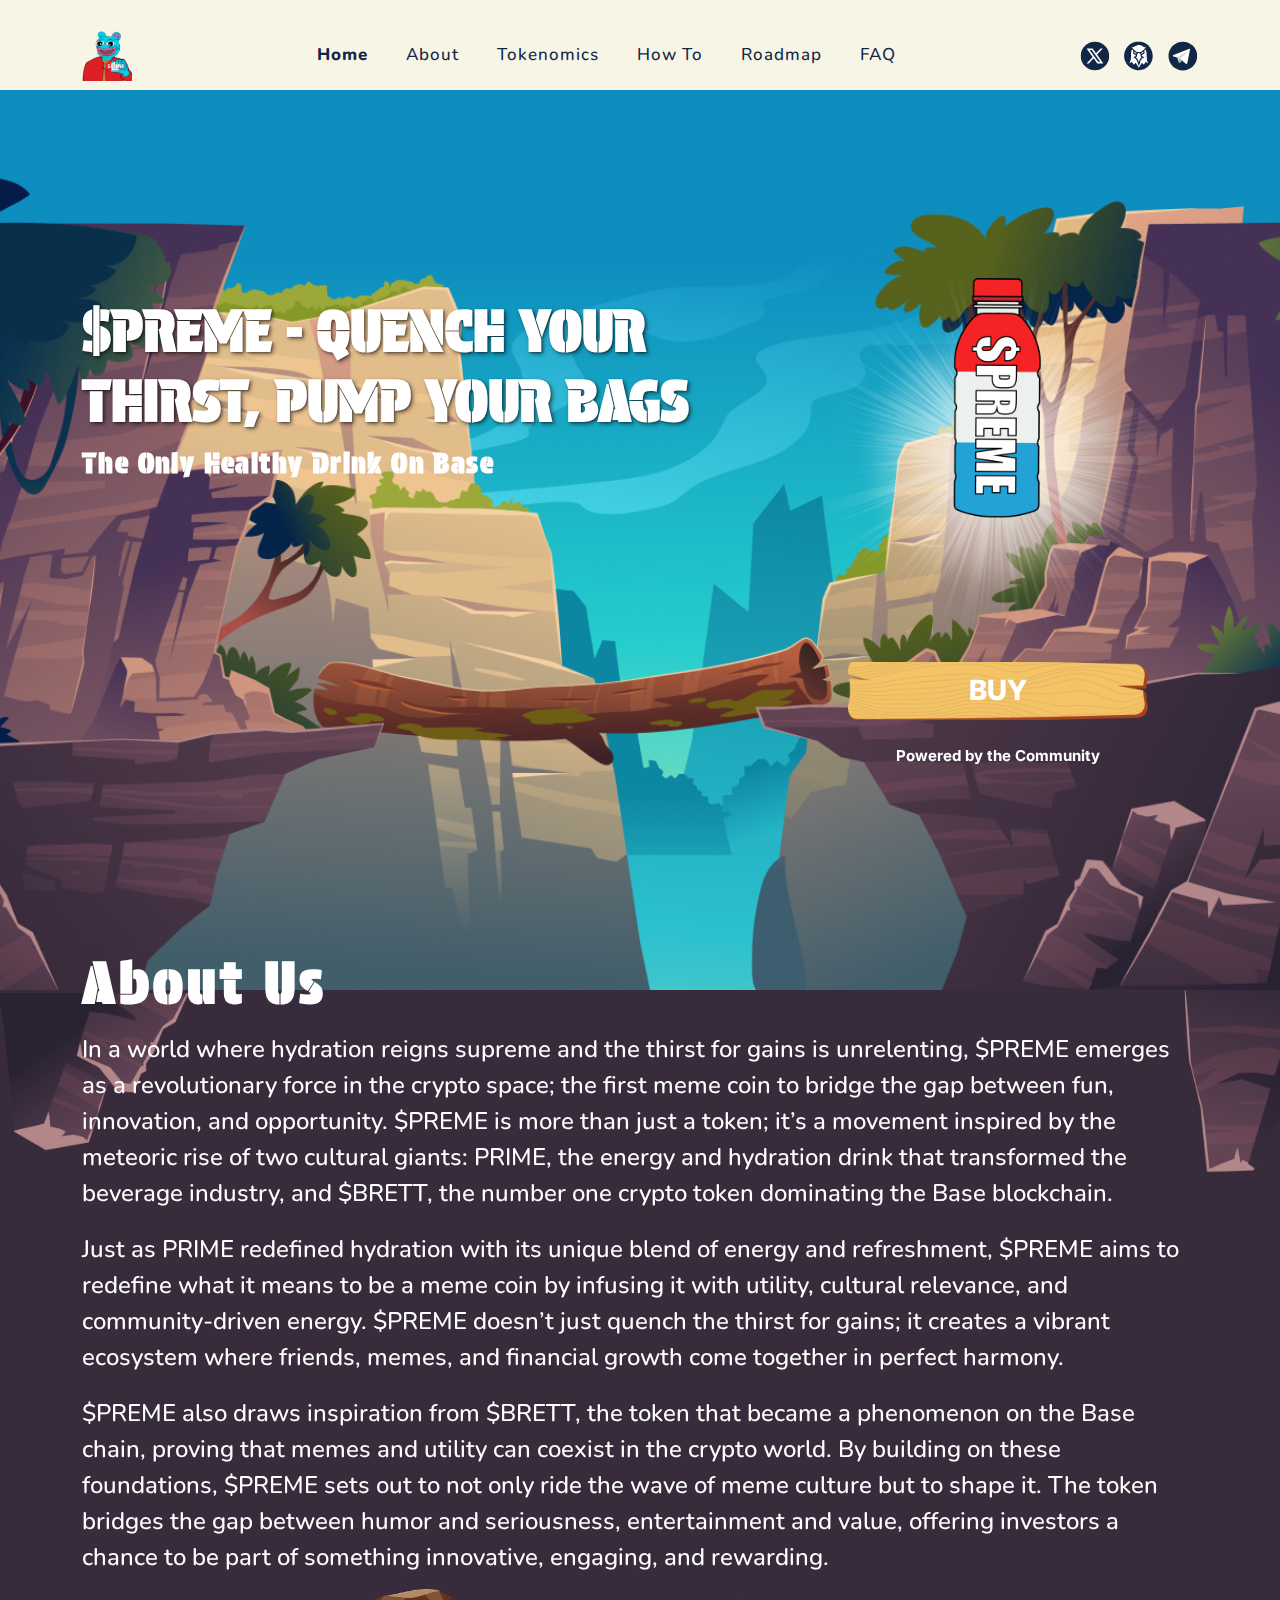
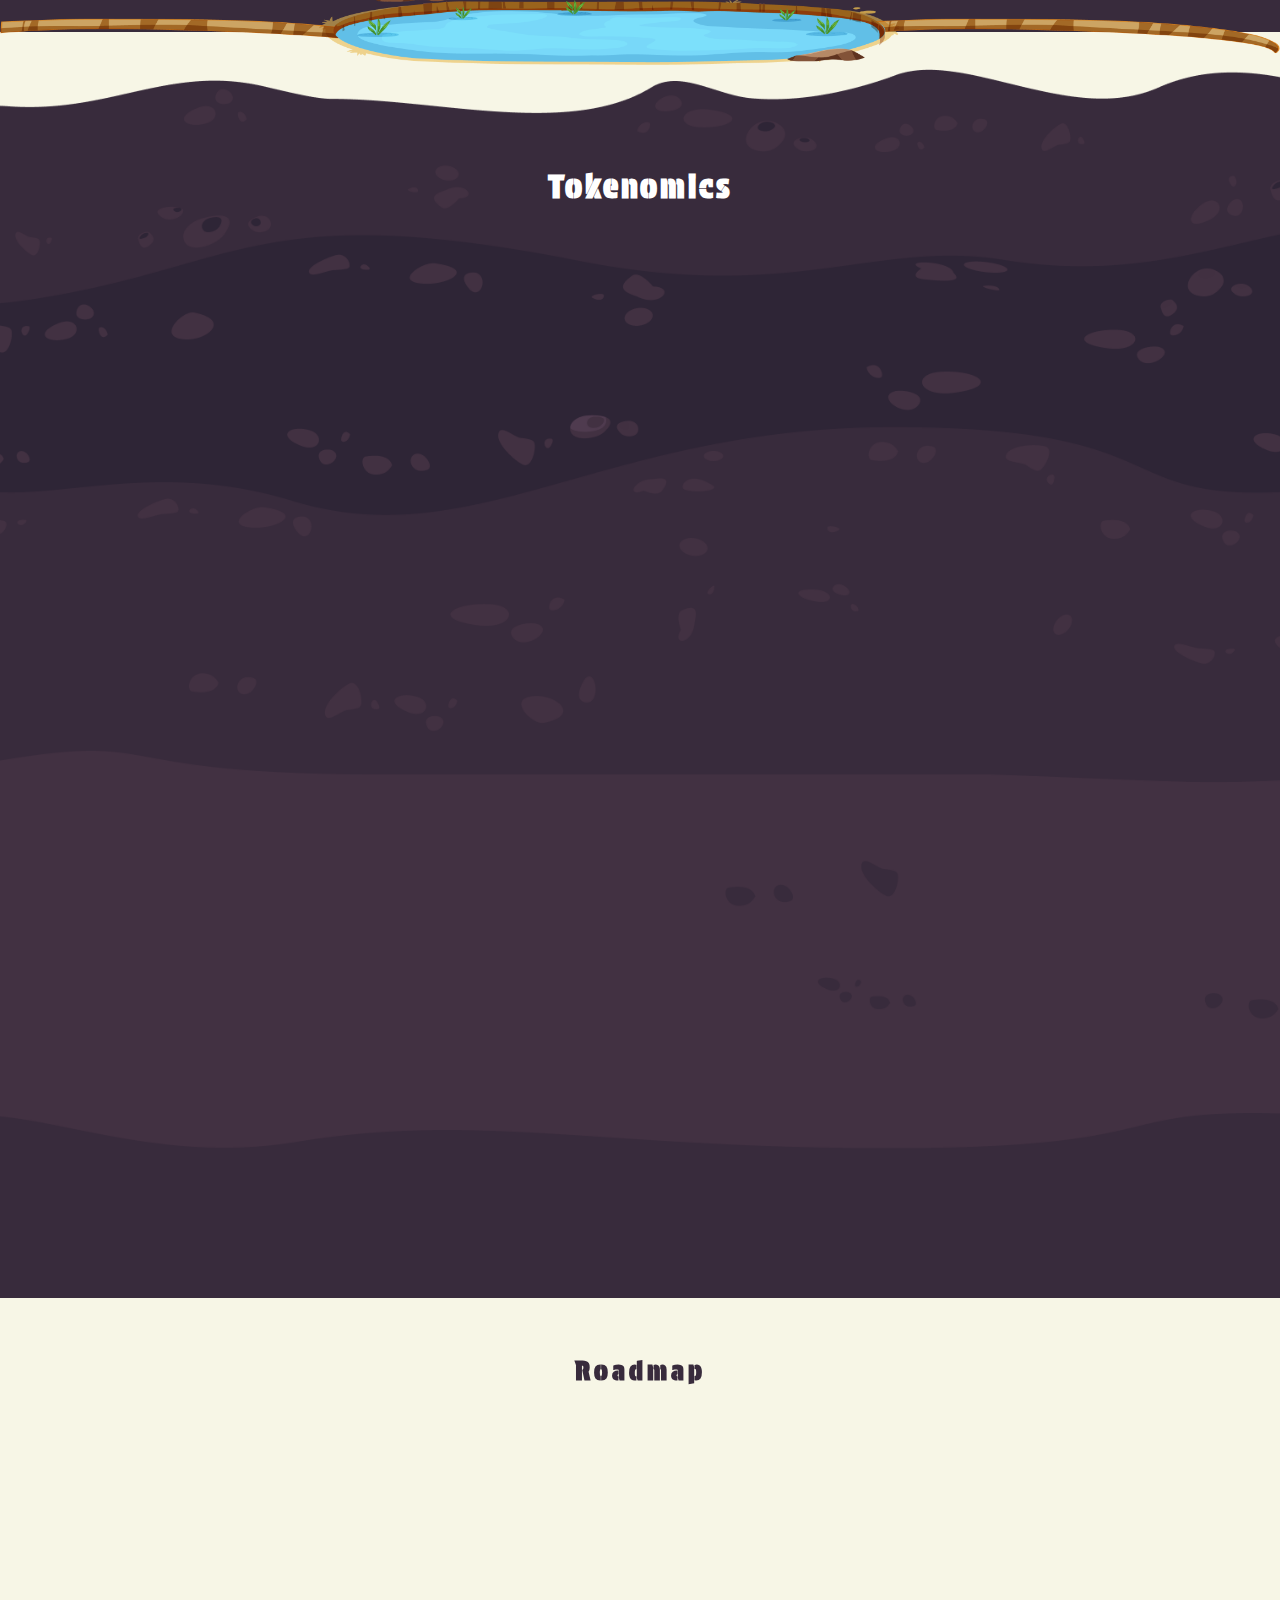
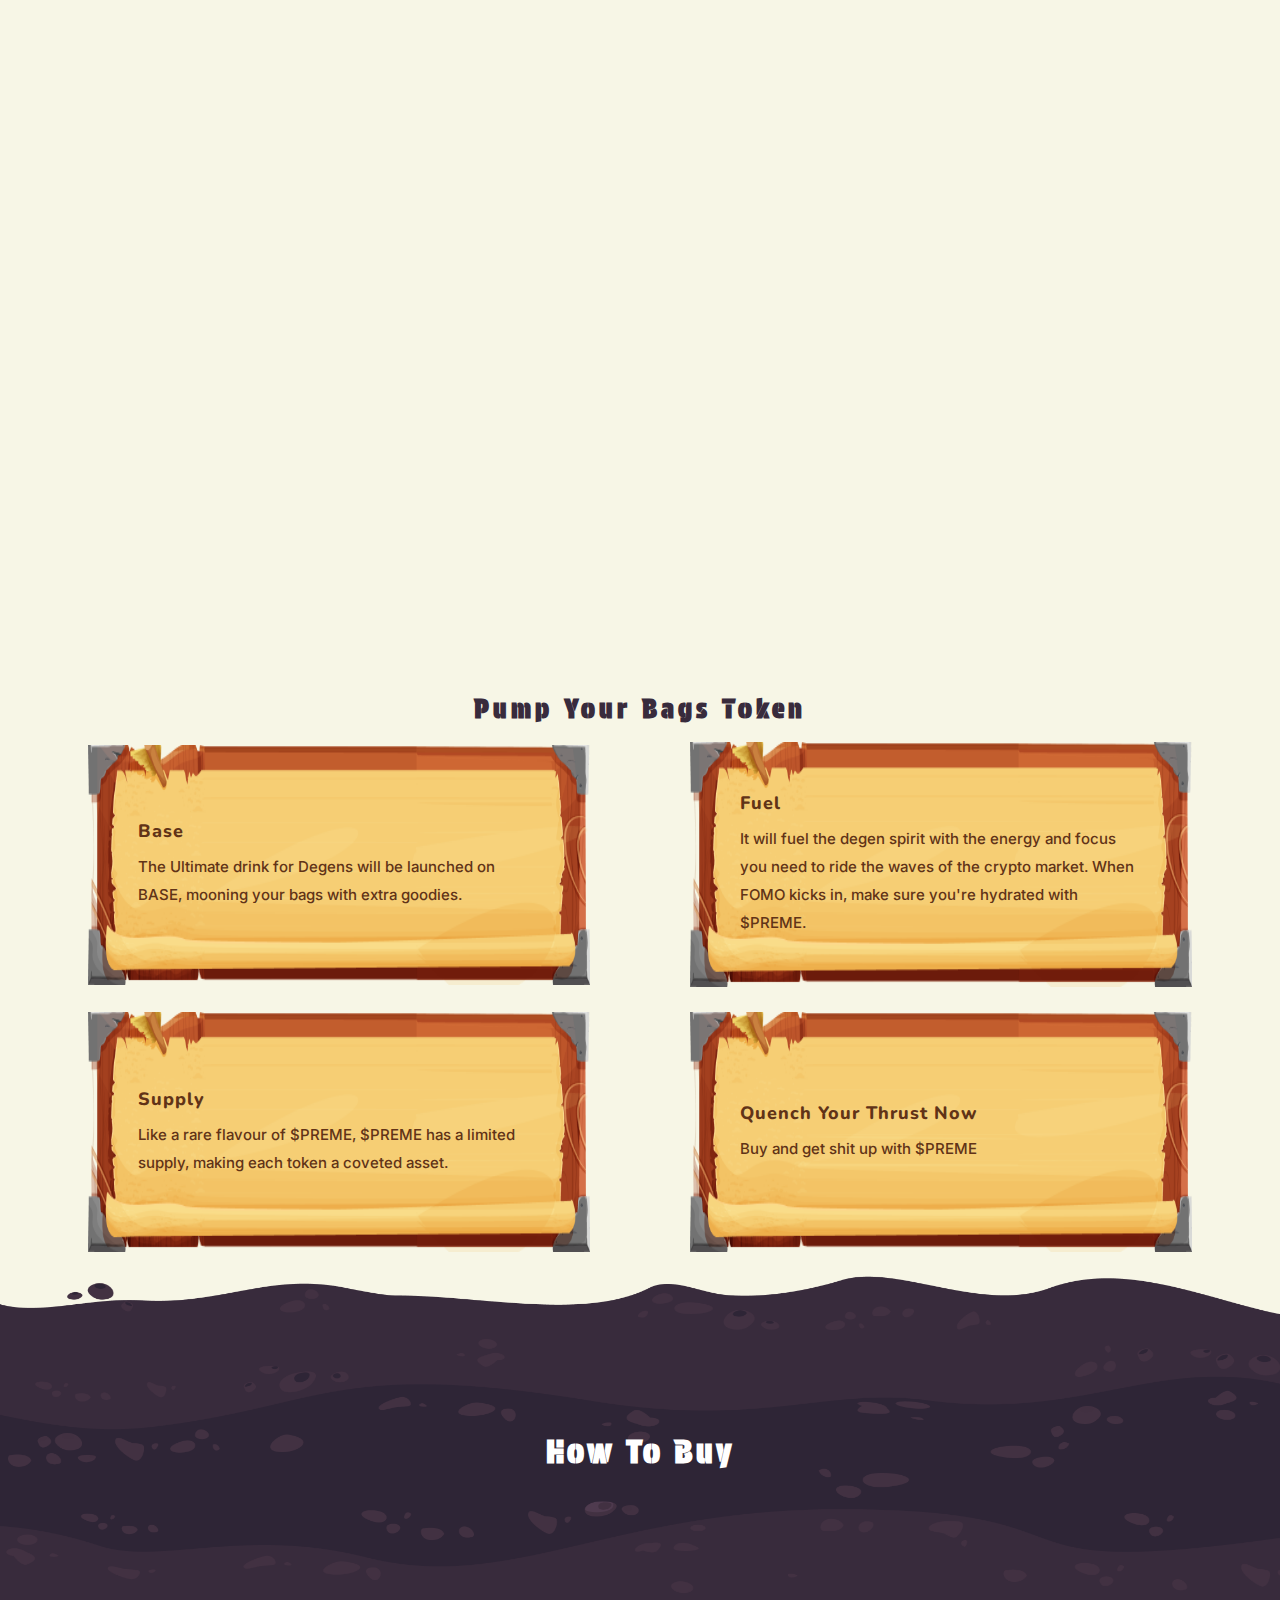
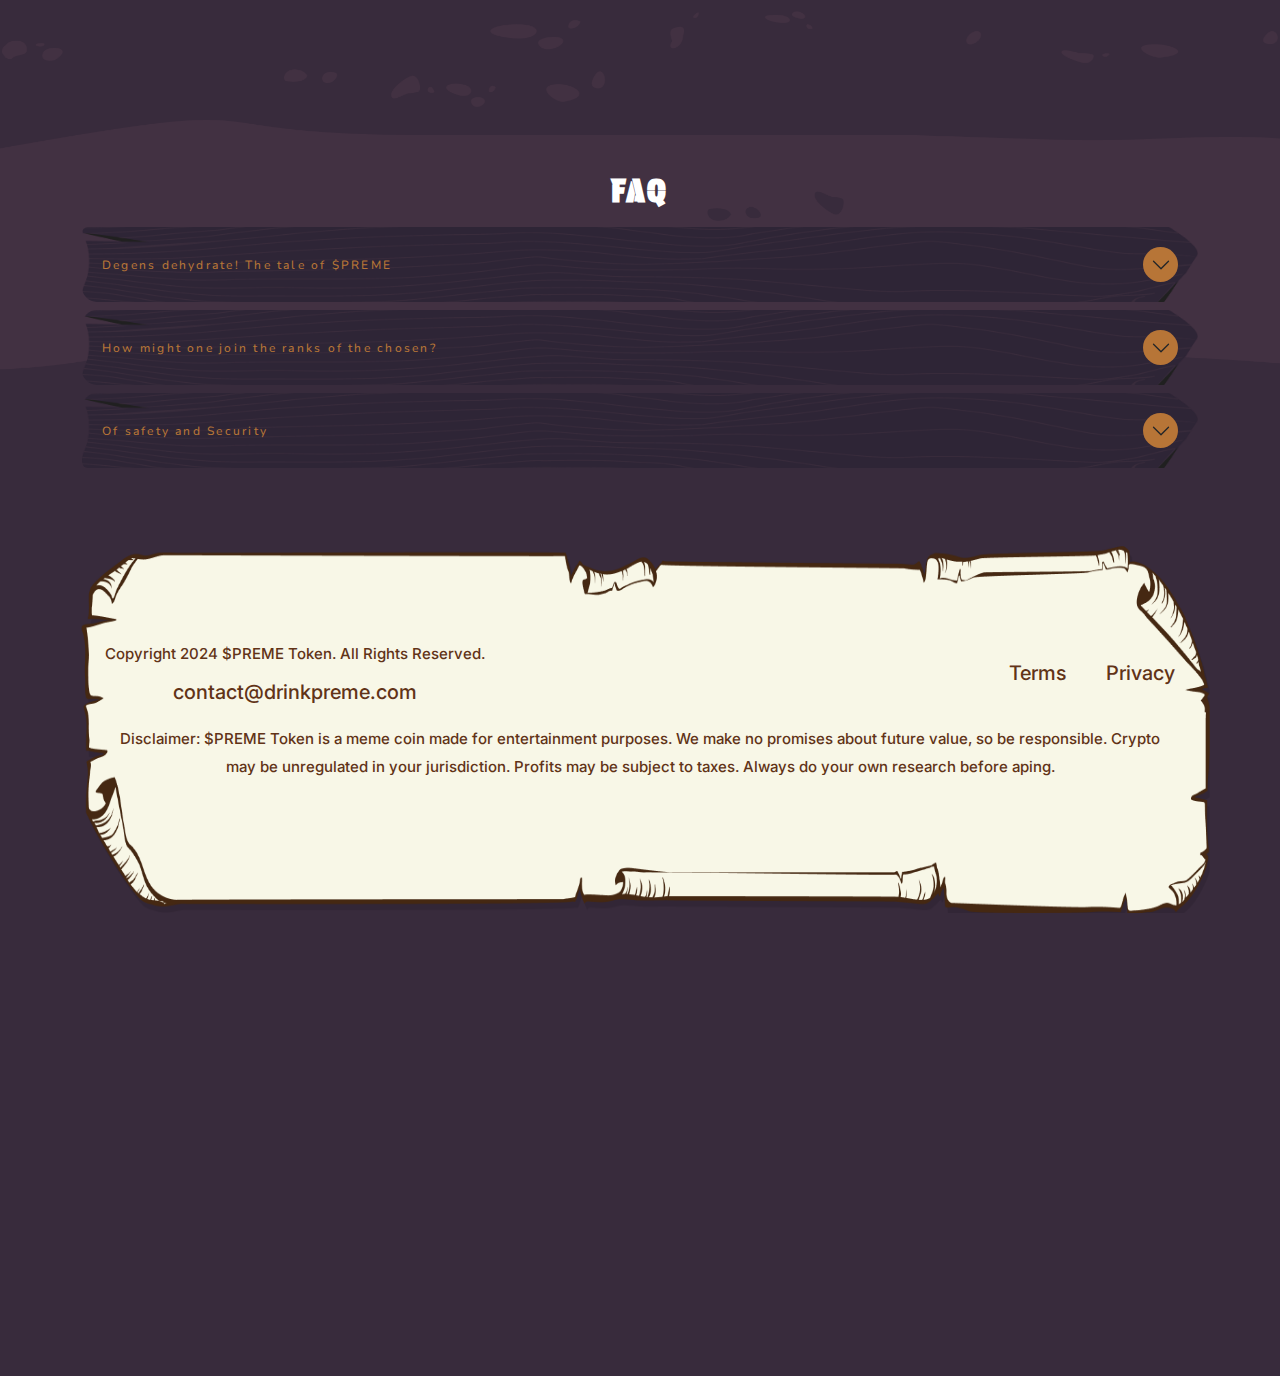
==== index.html @ 11e1de34 "first commit" ====
<!DOCTYPE html>
<html lang="en">

<head>
  <meta charset="UTF-8" />
  <meta name="viewport" content="width=device-width, initial-scale=1.0, maximum-scale=1.0" />
  <title>$preme</title>
  <!-- Favicon -->
  <link rel="icon" href="assets/images/nav-logo.png" type="image/x-icon" />
  <!-- All Plugins CSS -->
  <link rel="stylesheet" href="./assets/css/plugins/bootstrap.min.css" />
  <link rel="stylesheet" href="./assets/css/plugins/aos.css" />
  <link rel="stylesheet" href="./assets/css/plugins/nice-select.min.css" />
  <link rel="stylesheet" href="./assets/css/plugins/owl.carousel.min.css" />
  <!-- Font Awesome CDN -->
  <link href="https://cdnjs.cloudflare.com/ajax/libs/font-awesome/6.0.0-beta3/css/all.min.css" rel="stylesheet" />
  <!-- Custom Css -->
  <link rel="stylesheet" href="./assets/css/helper.css" />
  <link rel="stylesheet" href="./assets/css/style.css" />
  <link rel="stylesheet" href="./assets/css/responsive.css" />
</head>

<body>
  <!-- header area starts -->
  <header class="header-for-desktop">
    <div class="container navbar-items-container">
      <a href="index.html" class="header-logo">
        <img src="assets/images/nav-logo.png" alt="" srcset="" />
      </a>
      <!-- routes -->
      <div class="header-routes">
        <a href="index.html" class="bi-route active">Home</a>
        <a href="#about-section-link" class="bi-route">About</a>
        <a href="#tokenomics-section-link" class="bi-route">Tokenomics</a>
        <a href="#how-to-section-link" class="bi-route">How to</a>
        <a href="#roadmap-section-link" class="bi-route">Roadmap</a>
        <a href="#faq-section-link" class="bi-route">FAQ</a>
      </div>
      <!-- social links -->
      <div class="header-social-links">
        <a href="https://x.com/PREME_BASE" target="_blank">
          <svg xmlns="http://www.w3.org/2000/svg" width="30" height="30" viewBox="0 0 30 30" fill="none">
            <g clip-path="url(#clip0_24699_24105)">
              <path
                d="M29.2288 14.9113C29.2288 22.8015 22.8328 29.1975 14.9425 29.1975C7.05227 29.1975 0.65625 22.8015 0.65625 14.9113C0.65625 7.02102 7.05227 0.625 14.9425 0.625C22.8328 0.625 29.2288 7.02102 29.2288 14.9113Z"
                fill="#122746" />
              <path
                d="M17.0039 13.5991L22.7831 7.41797H20.5884L16.0527 12.2702L12.5789 7.41797H6.57617L12.6522 15.9057L6.57617 22.4053H8.77075L13.6043 17.2353L17.3052 22.4053H23.3079L17.0039 13.5991ZM9.66885 9.00708H11.7613L20.2146 20.8148H18.1221L9.66885 9.00708Z"
                fill="white" />
            </g>
            <defs>
              <clipPath id="clip0_24699_24105">
                <rect width="28.75" height="30" fill="white" transform="translate(0.65625)" />
              </clipPath>
            </defs>
          </svg>
        </a>

        <a href="#">
          <svg xmlns="http://www.w3.org/2000/svg" width="31" height="30" viewBox="0 0 31 30" fill="none">
            <path
              d="M22.5563 4.19785L13.1801 2.8584L7.37579 3.30487L5.58984 22.9502L14.073 27.8615H18.5379L26.1281 22.9502L25.2351 6.87675L22.5563 4.19785Z"
              fill="white" />
            <path
              d="M14.9145 0.625C15.256 0.625 15.601 0.625 15.9425 0.625C15.9669 0.628485 15.9913 0.638941 16.0156 0.638941C16.1028 0.642427 16.1865 0.638941 16.2735 0.645913C16.8799 0.684251 17.4793 0.757444 18.0751 0.868976C19.375 1.11295 20.6156 1.52075 21.7935 2.12023C24.794 3.64334 27.0138 5.93324 28.4251 8.98991C29.2266 10.7222 29.6518 12.545 29.6936 14.455C29.711 15.1974 29.6971 15.9398 29.5996 16.6788C29.5229 17.2781 29.4183 17.8708 29.265 18.4528C28.5436 21.2166 27.1358 23.5728 25.0169 25.4898C22.4974 27.7658 19.5319 28.989 16.1411 29.1808C15.4441 29.2191 14.7506 29.1983 14.0606 29.1354C13.3671 29.0728 12.6841 28.9576 12.0082 28.7869C9.35268 28.1246 7.07012 26.8106 5.16392 24.8484C3.55392 23.1929 2.41439 21.2515 1.7453 19.0383C1.41076 17.9404 1.21561 16.8181 1.15985 15.6714C1.15636 15.5878 1.13894 15.5041 1.125 15.4204C1.125 15.0789 1.125 14.7338 1.125 14.3923C1.13545 14.312 1.15288 14.232 1.15985 14.1483C1.18773 13.8415 1.20515 13.5349 1.23652 13.2281C1.29924 12.6391 1.40379 12.0536 1.55015 11.4785C2.26803 8.62046 3.72468 6.2051 5.92012 4.23934C7.67995 2.67091 9.71511 1.60439 12.0116 1.03628C12.6006 0.889889 13.1964 0.778356 13.7993 0.719105C14.1478 0.684251 14.4998 0.666825 14.8518 0.638941C14.8726 0.638941 14.8935 0.628485 14.9145 0.625ZM15.7926 26.8525C16.838 25.169 17.8731 23.503 18.915 21.83C19.5701 22.4331 20.2114 23.0255 20.8666 23.625C21.4904 22.6316 22.1071 21.6489 22.7275 20.659C23.5116 21.2724 24.2851 21.8789 25.0588 22.4888C25.0588 22.4888 25.0658 22.4888 25.0658 22.4923C25.0658 22.4923 25.0728 22.4923 25.0763 22.4923C25.0763 22.4923 25.0763 22.4888 25.0833 22.4819C25.0763 22.454 25.0658 22.4261 25.0554 22.3946C24.902 21.966 24.7556 21.5408 24.5988 21.1121C24.306 20.3105 24.0308 19.5018 23.9506 18.6445C23.9158 18.2575 23.867 17.8743 23.8286 17.4908C23.7974 17.1561 23.7694 16.8216 23.745 16.4835C23.7136 16.0513 23.6823 15.6156 23.6579 15.1834C23.6335 14.7826 23.6125 14.3784 23.5951 13.9775C23.5638 13.3885 23.5325 12.7995 23.5081 12.2069C23.4871 11.7538 23.4523 11.3007 23.3756 10.8546C23.2293 10.0007 22.9505 9.19208 22.5218 8.43574C22.5079 8.40786 22.4905 8.38346 22.4661 8.34513C22.4313 8.38695 22.3999 8.4218 22.372 8.46014C22.1211 8.76685 21.8771 9.08054 21.5914 9.35588C21.546 9.40119 21.5078 9.45348 21.4729 9.50575C21.3788 9.64514 21.33 9.80204 21.3335 9.97276C21.3335 10.1227 21.3684 10.2621 21.4171 10.4015C21.5043 10.6524 21.5705 10.9104 21.5914 11.1787C21.6541 11.9316 21.4171 12.566 20.8386 13.0643C20.525 13.3328 20.1591 13.507 19.7654 13.6185C19.511 13.6883 19.2566 13.7474 18.9986 13.8103C18.929 13.8276 18.8593 13.845 18.7861 13.8659C18.7756 14.0438 18.7791 14.2145 18.8105 14.3853C18.8836 14.7581 19.0859 15.0405 19.389 15.2601C19.5771 15.396 19.7863 15.4971 19.9919 15.6051C20.2184 15.7201 20.4449 15.8353 20.6644 15.9606C20.8213 16.0513 20.9606 16.1698 21.0756 16.3091C21.1 16.3406 21.1244 16.372 21.1489 16.4068C20.9466 16.5358 20.7585 16.6613 20.5425 16.7484C19.5458 17.1493 18.7478 17.7975 18.1624 18.7036C17.8138 19.2439 17.563 19.8295 17.3713 20.4394C17.19 21.0145 17.0194 21.593 16.8206 22.1611C16.4931 23.1161 16.148 24.0676 15.81 25.0226C15.8031 25.0436 15.7926 25.061 15.7823 25.0889C15.7718 25.068 15.7613 25.054 15.7579 25.0401C15.6603 24.7788 15.5556 24.5208 15.4686 24.2559C15.0225 22.921 14.5764 21.5861 14.1339 20.2478C13.9875 19.8085 13.8238 19.3764 13.6006 18.965C13.0849 18.0205 12.3427 17.327 11.3425 16.9156C11.2066 16.8599 11.0742 16.7833 10.9453 16.71C10.8059 16.6299 10.67 16.5428 10.5306 16.4556C10.5027 16.4383 10.4783 16.4208 10.4434 16.3999C10.4713 16.365 10.4923 16.3336 10.5166 16.3058C10.6595 16.1385 10.8372 16.006 11.0288 15.9015C11.2345 15.7899 11.4471 15.6854 11.6561 15.5808C11.8618 15.4798 12.0639 15.3751 12.2485 15.2393C12.5692 15.0023 12.7608 14.6885 12.7957 14.2876C12.8096 14.1274 12.8061 13.967 12.7713 13.8068C12.7469 13.7998 12.7295 13.7963 12.7121 13.7928C12.5413 13.7649 12.374 13.7405 12.2033 13.7161C11.9071 13.6674 11.6213 13.5941 11.346 13.4686C10.3842 13.026 9.87889 12.0779 10.0531 11.0393C10.0845 10.8546 10.1263 10.6734 10.1611 10.4886C10.196 10.2969 10.21 10.1052 10.1995 9.91009C10.1786 9.58941 10.0496 9.31754 9.83359 9.08403C9.61753 8.8505 9.35964 8.66578 9.08783 8.495C9.08435 8.495 9.07738 8.495 9.06692 8.495C9.05647 8.51241 9.04253 8.52985 9.03208 8.54728C8.4745 9.49181 8.17133 10.513 8.11557 11.6074C8.09117 12.0954 8.09814 12.5834 8.09465 13.0748C8.08769 13.7335 8.09117 14.3958 8.08072 15.0545C8.07025 15.762 8.02844 16.4695 7.9448 17.1736C7.88557 17.6825 7.80193 18.1844 7.68345 18.6828C7.5301 19.3345 7.32799 19.9723 7.11193 20.6066C6.90633 21.2201 6.69375 21.83 6.48467 22.4435C6.4742 22.4784 6.46375 22.5096 6.4533 22.5446C6.46027 22.5446 6.46375 22.5516 6.47073 22.5516C7.26875 21.9241 8.06329 21.2968 8.86829 20.6625C9.4851 21.6559 10.095 22.6423 10.7117 23.6355C11.3704 23.036 12.0221 22.4435 12.6807 21.844C13.7191 23.517 14.7506 25.1795 15.7926 26.863V26.8525ZM8.63132 5.54288C8.6348 5.57424 8.6348 5.5847 8.63828 5.59515C8.77072 5.97855 8.9345 6.34451 9.16102 6.67911C9.63494 7.37619 10.1786 8.0175 10.785 8.60653C11.4784 9.2792 12.2381 9.87516 13.0501 10.4015C13.3219 10.5758 13.5973 10.75 13.8795 10.9034C14.2698 11.1195 14.681 11.1404 15.0991 10.9766C15.249 10.9174 15.4058 10.8895 15.5661 10.8965C15.7823 10.9069 15.9948 10.9278 16.2109 10.9487C16.4444 10.9731 16.6778 10.9975 16.9113 11.0254C16.9705 11.0324 17.0298 11.0463 17.089 11.0567C17.2388 11.0776 17.3816 11.0672 17.5176 10.98C17.8348 10.7814 18.1624 10.5967 18.4759 10.398C19.274 9.89615 20.0266 9.34194 20.7201 8.70063C21.6611 7.82929 22.4278 6.82549 23.0098 5.68229C23.0271 5.64395 23.048 5.60561 23.0654 5.56728C22.9645 5.60561 22.8773 5.65789 22.7866 5.7032C22.6613 5.76943 22.5428 5.8461 22.4348 5.9437C22.3093 6.05174 22.1734 6.14236 22.02 6.21208C21.8598 6.28178 21.696 6.31663 21.5216 6.30269C21.3231 6.28875 21.1419 6.22253 20.978 6.11796C20.8004 6.00295 20.6261 5.88095 20.4589 5.74851C19.2496 4.797 17.887 4.23934 16.3468 4.12084C15.7544 4.07553 15.1654 4.10341 14.5834 4.20798C13.5763 4.38573 12.6458 4.75866 11.7921 5.31981C11.562 5.47316 11.3391 5.6335 11.109 5.79034C10.9069 5.92626 10.6978 6.05523 10.4747 6.15281C10.3284 6.21555 10.1786 6.26435 10.0183 6.27829C9.72555 6.30966 9.4607 6.22949 9.21329 6.07265C9.01814 5.94718 8.85435 5.79034 8.7045 5.61606C8.68359 5.59168 8.66268 5.57076 8.63132 5.5359V5.54288ZM12.6982 16.2779C12.7365 16.3023 12.7608 16.3233 12.7852 16.3371C13.4265 16.7309 13.9561 17.2468 14.3744 17.8743C14.6984 18.3586 14.9494 18.8815 15.1619 19.4253C15.371 19.9689 15.5696 20.5195 15.7718 21.0633C15.7823 21.0946 15.7961 21.126 15.817 21.1748C15.831 21.1295 15.8414 21.1051 15.8519 21.0771C15.932 20.8298 16.0121 20.5823 16.0958 20.3384C16.298 19.7354 16.5175 19.1359 16.8068 18.5643C17.2738 17.6371 17.9184 16.8704 18.8001 16.3091C18.8175 16.2988 18.8314 16.2848 18.8593 16.2639C18.814 16.25 18.7826 16.2395 18.7513 16.2291C18.5666 16.1768 18.3889 16.1106 18.225 16.013C17.8905 15.8178 17.678 15.532 17.5804 15.1555C17.528 14.9534 17.5071 14.7478 17.5141 14.5421C17.528 14.1065 17.4375 13.6918 17.2911 13.2839C17.1831 12.9806 17.0228 12.7019 16.7998 12.4649C16.2143 11.8375 15.2874 11.8968 14.7611 12.444C14.5276 12.6879 14.3744 12.9736 14.2663 13.2909C14.1374 13.6709 14.0886 14.0611 14.0571 14.4585C14.0398 14.7025 14.0189 14.9464 13.9596 15.1834C13.8655 15.5808 13.6529 15.891 13.2801 16.0756C13.1511 16.1385 13.0153 16.1803 12.8828 16.2291C12.827 16.25 12.7713 16.2604 12.6982 16.2779ZM11.4052 10.7535C11.3948 10.771 11.3878 10.7814 11.3843 10.7919C11.3216 10.9941 11.2693 11.1996 11.2484 11.4122C11.224 11.6562 11.2798 11.8723 11.468 12.0431C11.6144 12.179 11.7781 12.2871 11.9558 12.3742C12.1824 12.4858 12.4263 12.5485 12.6807 12.545C13.0013 12.545 13.301 12.4509 13.5868 12.3115C13.6355 12.2871 13.6844 12.2592 13.7505 12.2244C12.9629 11.7259 12.1893 11.238 11.4122 10.7465L11.4052 10.7535ZM17.8418 12.2383C17.9811 12.301 18.0996 12.3603 18.2215 12.4091C18.5388 12.5345 18.8698 12.6008 19.2078 12.531C19.6921 12.4334 20.0616 12.1895 20.2323 11.7016C20.2498 11.6492 20.2706 11.5935 20.288 11.5412C20.3474 11.3704 20.403 11.1996 20.4624 11.0289C20.4693 11.008 20.4728 10.987 20.4798 10.9626C20.3683 10.8999 20.2601 10.8406 20.1556 10.778C19.389 11.2624 18.6258 11.7434 17.8418 12.2383Z"
              fill="#122746" />
          </svg>
        </a>

        <a href="https://t.me/+R_FqHHPoMPdhMjc8" target="_blank">
          <svg xmlns="http://www.w3.org/2000/svg" width="31" height="30" viewBox="0 0 31 30" fill="none">
            <g clip-path="url(#clip0_24699_24117)">
              <path
                d="M15.8515 0.625C12.0391 0.625 8.38273 2.1395 5.6869 4.83534C2.99107 7.53118 1.47656 11.1875 1.47656 15C1.47656 18.8125 2.99107 22.4689 5.6869 25.1646C8.38273 27.8605 12.0391 29.375 15.8515 29.375C19.664 29.375 23.3204 27.8605 26.0163 25.1646C28.712 22.4689 30.2265 18.8125 30.2265 15C30.2265 11.1875 28.712 7.53118 26.0163 4.83534C23.3204 2.1395 19.664 0.625 15.8515 0.625Z"
                fill="#122746" />
              <path
                d="M23.0071 8.53125L20.3146 22.2781C20.3146 22.2781 20.1989 22.9063 19.4198 22.9063C19.0058 22.9063 18.7923 22.7094 18.7923 22.7094L12.9603 17.87L10.1069 16.4318L6.44488 15.4579C6.44488 15.4579 5.79297 15.2695 5.79297 14.7305C5.79297 14.2813 6.46357 14.067 6.46357 14.067L21.7844 7.98069C21.7844 7.98069 22.2523 7.81178 22.5938 7.8125C22.8037 7.8125 23.0429 7.90235 23.0429 8.17188C23.0429 8.35156 23.0071 8.53125 23.0071 8.53125Z"
                fill="white" />
              <path
                d="M15.1336 19.6761L12.6712 22.1011C12.6712 22.1011 12.5641 22.1839 12.4211 22.1874C12.3715 22.1889 12.3183 22.181 12.2637 22.1565L12.9566 17.8691L15.1336 19.6761Z"
                fill="#B0BEC5" />
              <path
                d="M20.0939 10.8283C19.9724 10.6702 19.7482 10.6414 19.5901 10.7615L10.1055 16.4374C10.1055 16.4374 11.6192 20.6723 11.8499 21.4054C12.0813 22.1393 12.2668 22.1558 12.2668 22.1558L12.9597 17.8684L20.0264 11.3314C20.1846 11.2114 20.2139 10.9864 20.0939 10.8283Z"
                fill="#CFD8DC" />
            </g>
            <defs>
              <clipPath id="clip0_24699_24117">
                <rect width="30" height="30" fill="white" transform="translate(0.40625)" />
              </clipPath>
            </defs>
          </svg>
        </a>
      </div>

      <!-- Language selector with flag icon -->
      <div style="display: none;" class="custom-select" id="languageSelector">
        <div class="select-trigger">
          <span>EN</span>
          <div class="language-flag">
            <img src="assets/images/en.png" alt="EN" />
          </div>
          <svg xmlns="http://www.w3.org/2000/svg" width="21" height="32" viewBox="0 0 21 32" fill="none">
            <mask id="mask0_24699_24152" style="mask-type: luminance" maskUnits="userSpaceOnUse" x="1" y="10" width="19"
              height="12">
              <path d="M1.09375 10.75V21.25H19.7604V10.75H1.09375Z" fill="white" />
            </mask>
            <g mask="url(#mask0_24699_24152)">
              <path d="M2.26367 11.916L10.4303 20.0827L18.597 11.916" stroke="#122746" stroke-width="2.33333"
                stroke-linecap="round" stroke-linejoin="round" />
            </g>
          </svg>
        </div>
        <ul class="select-options">
          <li data-value="en" data-img="assets/images/us.jpg">
            <span>US</span><img src="assets/images/us.jpg" alt="" srcset="" />
          </li>
          <li data-value="gb" data-img="assets/images/gb.jpg">
            <span>GB</span><img src="assets/images/gb.jpg" alt="" srcset="" />
          </li>
          <li data-value="fr" data-img="assets/images/fr.jpg">
            <span>FR</span><img src="assets/images/fr.jpg" alt="" srcset="" />
          </li>
          <li data-value="de" data-img="assets/images/de.jpg">
            <span>DE</span><img src="assets/images/de.jpg" alt="" srcset="" />
          </li>
          <li data-value="es" data-img="assets/images/es.jpg">
            <span>ES</span><img src="assets/images/es.jpg" alt="" srcset="" />
          </li>
        </ul>
      </div>
    </div>
  </header>



  <!-- mobile header -->
  <header class="header-for-mobile">
    <div class="container header-for-mobile-container">
      <a href="index.html" class="header-logo">
        <img src="assets/images/nav-logo.png" alt="" srcset="" />
      </a>
      <div class="mobile-header-routes">
        <svg id="open-mobile-header" xmlns="http://www.w3.org/2000/svg" width="24" height="24" viewBox="0 0 24 24"
          fill="none">
          <path d="M12 4.5H3" stroke="white" stroke-width="1.5" stroke-linecap="round" stroke-linejoin="round" />
          <path d="M12 9.5H3" stroke="white" stroke-width="1.5" stroke-linecap="round" stroke-linejoin="round" />
          <path d="M21 14.5H3" stroke="white" stroke-width="1.5" stroke-linecap="round" stroke-linejoin="round" />
          <path d="M21 19.5H3" stroke="white" stroke-width="1.5" stroke-linecap="round" stroke-linejoin="round" />
        </svg>
        <div class="mobile-header-route-box">
          <!-- Language selector with flag icon -->
          <div style="display: none;" class="custom-select-mobile" id="languageSelector-mobile">
            <div class="select-trigger-mobile">
              <span>EN</span>
              <div class="language-flag" data-mobile-flag-prev>
                <img src="assets/images/en.png" alt="EN" />
              </div>
              <svg xmlns="http://www.w3.org/2000/svg" width="21" height="32" viewBox="0 0 21 32" fill="none">
                <mask id="mask0_24699_24152" style="mask-type: luminance" maskUnits="userSpaceOnUse" x="1" y="10"
                  width="19" height="12">
                  <path d="M1.09375 10.75V21.25H19.7604V10.75H1.09375Z" fill="white" />
                </mask>
                <g mask="url(#mask0_24699_24152)">
                  <path d="M2.26367 11.916L10.4303 20.0827L18.597 11.916" stroke="#122746" stroke-width="2.33333"
                    stroke-linecap="round" stroke-linejoin="round" />
                </g>
              </svg>
            </div>
            <ul class="select-options-mobile">
              <li data-value="en" data-img="assets/images/us.jpg" options-mb>
                <span>US</span><img src="assets/images/us.jpg" alt="" srcset="" />
              </li>
              <li data-value="gb" data-img="assets/images/gb.jpg" options-mb>
                <span>GB</span><img src="assets/images/gb.jpg" alt="" srcset="" />
              </li>
              <li data-value="fr" data-img="assets/images/fr.jpg" options-mb>
                <span>FR</span><img src="assets/images/fr.jpg" alt="" srcset="" />
              </li>
              <li data-value="de" data-img="assets/images/de.jpg" options-mb>
                <span>DE</span><img src="assets/images/de.jpg" alt="" srcset="" />
              </li>
              <li data-value="es" data-img="assets/images/es.jpg" options-mb>
                <span>ES</span><img src="assets/images/es.jpg" alt="" srcset="" />
              </li>
            </ul>
          </div>



          <!-- routes -->
          <div class="header-routes-mobile">
            <a href="index.html" class="bi-route active">Home</a>
            <a href="#about-section-link" class="bi-route">About</a>
            <a href="#tokenomics-section-link" class="bi-route">Tokenomics</a>
            <a href="#how-to-section-link" class="bi-route">How to</a>
            <a href="#roadmap-section-link" class="bi-route">Roadmap</a>
            <a href="#faq-section-link" class="bi-route">FAQ</a>
          </div>






          <!-- social links -->
          <div class="header-social-links">
            <a href="https://x.com/PREME_BASE" target="_blank">
              <svg xmlns="http://www.w3.org/2000/svg" width="30" height="30" viewBox="0 0 30 30" fill="none">
                <g clip-path="url(#clip0_24699_24105)">
                  <path
                    d="M29.2288 14.9113C29.2288 22.8015 22.8328 29.1975 14.9425 29.1975C7.05227 29.1975 0.65625 22.8015 0.65625 14.9113C0.65625 7.02102 7.05227 0.625 14.9425 0.625C22.8328 0.625 29.2288 7.02102 29.2288 14.9113Z"
                    fill="#122746" />
                  <path
                    d="M17.0039 13.5991L22.7831 7.41797H20.5884L16.0527 12.2702L12.5789 7.41797H6.57617L12.6522 15.9057L6.57617 22.4053H8.77075L13.6043 17.2353L17.3052 22.4053H23.3079L17.0039 13.5991ZM9.66885 9.00708H11.7613L20.2146 20.8148H18.1221L9.66885 9.00708Z"
                    fill="white" />
                </g>
                <defs>
                  <clipPath id="clip0_24699_24105">
                    <rect width="28.75" height="30" fill="white" transform="translate(0.65625)" />
                  </clipPath>
                </defs>
              </svg>
            </a>

            <a href="#">
              <svg xmlns="http://www.w3.org/2000/svg" width="31" height="30" viewBox="0 0 31 30" fill="none">
                <path
                  d="M22.5563 4.19785L13.1801 2.8584L7.37579 3.30487L5.58984 22.9502L14.073 27.8615H18.5379L26.1281 22.9502L25.2351 6.87675L22.5563 4.19785Z"
                  fill="white" />
                <path
                  d="M14.9145 0.625C15.256 0.625 15.601 0.625 15.9425 0.625C15.9669 0.628485 15.9913 0.638941 16.0156 0.638941C16.1028 0.642427 16.1865 0.638941 16.2735 0.645913C16.8799 0.684251 17.4793 0.757444 18.0751 0.868976C19.375 1.11295 20.6156 1.52075 21.7935 2.12023C24.794 3.64334 27.0138 5.93324 28.4251 8.98991C29.2266 10.7222 29.6518 12.545 29.6936 14.455C29.711 15.1974 29.6971 15.9398 29.5996 16.6788C29.5229 17.2781 29.4183 17.8708 29.265 18.4528C28.5436 21.2166 27.1358 23.5728 25.0169 25.4898C22.4974 27.7658 19.5319 28.989 16.1411 29.1808C15.4441 29.2191 14.7506 29.1983 14.0606 29.1354C13.3671 29.0728 12.6841 28.9576 12.0082 28.7869C9.35268 28.1246 7.07012 26.8106 5.16392 24.8484C3.55392 23.1929 2.41439 21.2515 1.7453 19.0383C1.41076 17.9404 1.21561 16.8181 1.15985 15.6714C1.15636 15.5878 1.13894 15.5041 1.125 15.4204C1.125 15.0789 1.125 14.7338 1.125 14.3923C1.13545 14.312 1.15288 14.232 1.15985 14.1483C1.18773 13.8415 1.20515 13.5349 1.23652 13.2281C1.29924 12.6391 1.40379 12.0536 1.55015 11.4785C2.26803 8.62046 3.72468 6.2051 5.92012 4.23934C7.67995 2.67091 9.71511 1.60439 12.0116 1.03628C12.6006 0.889889 13.1964 0.778356 13.7993 0.719105C14.1478 0.684251 14.4998 0.666825 14.8518 0.638941C14.8726 0.638941 14.8935 0.628485 14.9145 0.625ZM15.7926 26.8525C16.838 25.169 17.8731 23.503 18.915 21.83C19.5701 22.4331 20.2114 23.0255 20.8666 23.625C21.4904 22.6316 22.1071 21.6489 22.7275 20.659C23.5116 21.2724 24.2851 21.8789 25.0588 22.4888C25.0588 22.4888 25.0658 22.4888 25.0658 22.4923C25.0658 22.4923 25.0728 22.4923 25.0763 22.4923C25.0763 22.4923 25.0763 22.4888 25.0833 22.4819C25.0763 22.454 25.0658 22.4261 25.0554 22.3946C24.902 21.966 24.7556 21.5408 24.5988 21.1121C24.306 20.3105 24.0308 19.5018 23.9506 18.6445C23.9158 18.2575 23.867 17.8743 23.8286 17.4908C23.7974 17.1561 23.7694 16.8216 23.745 16.4835C23.7136 16.0513 23.6823 15.6156 23.6579 15.1834C23.6335 14.7826 23.6125 14.3784 23.5951 13.9775C23.5638 13.3885 23.5325 12.7995 23.5081 12.2069C23.4871 11.7538 23.4523 11.3007 23.3756 10.8546C23.2293 10.0007 22.9505 9.19208 22.5218 8.43574C22.5079 8.40786 22.4905 8.38346 22.4661 8.34513C22.4313 8.38695 22.3999 8.4218 22.372 8.46014C22.1211 8.76685 21.8771 9.08054 21.5914 9.35588C21.546 9.40119 21.5078 9.45348 21.4729 9.50575C21.3788 9.64514 21.33 9.80204 21.3335 9.97276C21.3335 10.1227 21.3684 10.2621 21.4171 10.4015C21.5043 10.6524 21.5705 10.9104 21.5914 11.1787C21.6541 11.9316 21.4171 12.566 20.8386 13.0643C20.525 13.3328 20.1591 13.507 19.7654 13.6185C19.511 13.6883 19.2566 13.7474 18.9986 13.8103C18.929 13.8276 18.8593 13.845 18.7861 13.8659C18.7756 14.0438 18.7791 14.2145 18.8105 14.3853C18.8836 14.7581 19.0859 15.0405 19.389 15.2601C19.5771 15.396 19.7863 15.4971 19.9919 15.6051C20.2184 15.7201 20.4449 15.8353 20.6644 15.9606C20.8213 16.0513 20.9606 16.1698 21.0756 16.3091C21.1 16.3406 21.1244 16.372 21.1489 16.4068C20.9466 16.5358 20.7585 16.6613 20.5425 16.7484C19.5458 17.1493 18.7478 17.7975 18.1624 18.7036C17.8138 19.2439 17.563 19.8295 17.3713 20.4394C17.19 21.0145 17.0194 21.593 16.8206 22.1611C16.4931 23.1161 16.148 24.0676 15.81 25.0226C15.8031 25.0436 15.7926 25.061 15.7823 25.0889C15.7718 25.068 15.7613 25.054 15.7579 25.0401C15.6603 24.7788 15.5556 24.5208 15.4686 24.2559C15.0225 22.921 14.5764 21.5861 14.1339 20.2478C13.9875 19.8085 13.8238 19.3764 13.6006 18.965C13.0849 18.0205 12.3427 17.327 11.3425 16.9156C11.2066 16.8599 11.0742 16.7833 10.9453 16.71C10.8059 16.6299 10.67 16.5428 10.5306 16.4556C10.5027 16.4383 10.4783 16.4208 10.4434 16.3999C10.4713 16.365 10.4923 16.3336 10.5166 16.3058C10.6595 16.1385 10.8372 16.006 11.0288 15.9015C11.2345 15.7899 11.4471 15.6854 11.6561 15.5808C11.8618 15.4798 12.0639 15.3751 12.2485 15.2393C12.5692 15.0023 12.7608 14.6885 12.7957 14.2876C12.8096 14.1274 12.8061 13.967 12.7713 13.8068C12.7469 13.7998 12.7295 13.7963 12.7121 13.7928C12.5413 13.7649 12.374 13.7405 12.2033 13.7161C11.9071 13.6674 11.6213 13.5941 11.346 13.4686C10.3842 13.026 9.87889 12.0779 10.0531 11.0393C10.0845 10.8546 10.1263 10.6734 10.1611 10.4886C10.196 10.2969 10.21 10.1052 10.1995 9.91009C10.1786 9.58941 10.0496 9.31754 9.83359 9.08403C9.61753 8.8505 9.35964 8.66578 9.08783 8.495C9.08435 8.495 9.07738 8.495 9.06692 8.495C9.05647 8.51241 9.04253 8.52985 9.03208 8.54728C8.4745 9.49181 8.17133 10.513 8.11557 11.6074C8.09117 12.0954 8.09814 12.5834 8.09465 13.0748C8.08769 13.7335 8.09117 14.3958 8.08072 15.0545C8.07025 15.762 8.02844 16.4695 7.9448 17.1736C7.88557 17.6825 7.80193 18.1844 7.68345 18.6828C7.5301 19.3345 7.32799 19.9723 7.11193 20.6066C6.90633 21.2201 6.69375 21.83 6.48467 22.4435C6.4742 22.4784 6.46375 22.5096 6.4533 22.5446C6.46027 22.5446 6.46375 22.5516 6.47073 22.5516C7.26875 21.9241 8.06329 21.2968 8.86829 20.6625C9.4851 21.6559 10.095 22.6423 10.7117 23.6355C11.3704 23.036 12.0221 22.4435 12.6807 21.844C13.7191 23.517 14.7506 25.1795 15.7926 26.863V26.8525ZM8.63132 5.54288C8.6348 5.57424 8.6348 5.5847 8.63828 5.59515C8.77072 5.97855 8.9345 6.34451 9.16102 6.67911C9.63494 7.37619 10.1786 8.0175 10.785 8.60653C11.4784 9.2792 12.2381 9.87516 13.0501 10.4015C13.3219 10.5758 13.5973 10.75 13.8795 10.9034C14.2698 11.1195 14.681 11.1404 15.0991 10.9766C15.249 10.9174 15.4058 10.8895 15.5661 10.8965C15.7823 10.9069 15.9948 10.9278 16.2109 10.9487C16.4444 10.9731 16.6778 10.9975 16.9113 11.0254C16.9705 11.0324 17.0298 11.0463 17.089 11.0567C17.2388 11.0776 17.3816 11.0672 17.5176 10.98C17.8348 10.7814 18.1624 10.5967 18.4759 10.398C19.274 9.89615 20.0266 9.34194 20.7201 8.70063C21.6611 7.82929 22.4278 6.82549 23.0098 5.68229C23.0271 5.64395 23.048 5.60561 23.0654 5.56728C22.9645 5.60561 22.8773 5.65789 22.7866 5.7032C22.6613 5.76943 22.5428 5.8461 22.4348 5.9437C22.3093 6.05174 22.1734 6.14236 22.02 6.21208C21.8598 6.28178 21.696 6.31663 21.5216 6.30269C21.3231 6.28875 21.1419 6.22253 20.978 6.11796C20.8004 6.00295 20.6261 5.88095 20.4589 5.74851C19.2496 4.797 17.887 4.23934 16.3468 4.12084C15.7544 4.07553 15.1654 4.10341 14.5834 4.20798C13.5763 4.38573 12.6458 4.75866 11.7921 5.31981C11.562 5.47316 11.3391 5.6335 11.109 5.79034C10.9069 5.92626 10.6978 6.05523 10.4747 6.15281C10.3284 6.21555 10.1786 6.26435 10.0183 6.27829C9.72555 6.30966 9.4607 6.22949 9.21329 6.07265C9.01814 5.94718 8.85435 5.79034 8.7045 5.61606C8.68359 5.59168 8.66268 5.57076 8.63132 5.5359V5.54288ZM12.6982 16.2779C12.7365 16.3023 12.7608 16.3233 12.7852 16.3371C13.4265 16.7309 13.9561 17.2468 14.3744 17.8743C14.6984 18.3586 14.9494 18.8815 15.1619 19.4253C15.371 19.9689 15.5696 20.5195 15.7718 21.0633C15.7823 21.0946 15.7961 21.126 15.817 21.1748C15.831 21.1295 15.8414 21.1051 15.8519 21.0771C15.932 20.8298 16.0121 20.5823 16.0958 20.3384C16.298 19.7354 16.5175 19.1359 16.8068 18.5643C17.2738 17.6371 17.9184 16.8704 18.8001 16.3091C18.8175 16.2988 18.8314 16.2848 18.8593 16.2639C18.814 16.25 18.7826 16.2395 18.7513 16.2291C18.5666 16.1768 18.3889 16.1106 18.225 16.013C17.8905 15.8178 17.678 15.532 17.5804 15.1555C17.528 14.9534 17.5071 14.7478 17.5141 14.5421C17.528 14.1065 17.4375 13.6918 17.2911 13.2839C17.1831 12.9806 17.0228 12.7019 16.7998 12.4649C16.2143 11.8375 15.2874 11.8968 14.7611 12.444C14.5276 12.6879 14.3744 12.9736 14.2663 13.2909C14.1374 13.6709 14.0886 14.0611 14.0571 14.4585C14.0398 14.7025 14.0189 14.9464 13.9596 15.1834C13.8655 15.5808 13.6529 15.891 13.2801 16.0756C13.1511 16.1385 13.0153 16.1803 12.8828 16.2291C12.827 16.25 12.7713 16.2604 12.6982 16.2779ZM11.4052 10.7535C11.3948 10.771 11.3878 10.7814 11.3843 10.7919C11.3216 10.9941 11.2693 11.1996 11.2484 11.4122C11.224 11.6562 11.2798 11.8723 11.468 12.0431C11.6144 12.179 11.7781 12.2871 11.9558 12.3742C12.1824 12.4858 12.4263 12.5485 12.6807 12.545C13.0013 12.545 13.301 12.4509 13.5868 12.3115C13.6355 12.2871 13.6844 12.2592 13.7505 12.2244C12.9629 11.7259 12.1893 11.238 11.4122 10.7465L11.4052 10.7535ZM17.8418 12.2383C17.9811 12.301 18.0996 12.3603 18.2215 12.4091C18.5388 12.5345 18.8698 12.6008 19.2078 12.531C19.6921 12.4334 20.0616 12.1895 20.2323 11.7016C20.2498 11.6492 20.2706 11.5935 20.288 11.5412C20.3474 11.3704 20.403 11.1996 20.4624 11.0289C20.4693 11.008 20.4728 10.987 20.4798 10.9626C20.3683 10.8999 20.2601 10.8406 20.1556 10.778C19.389 11.2624 18.6258 11.7434 17.8418 12.2383Z"
                  fill="#122746" />
              </svg>
            </a>

            <a href="https://t.me/+R_FqHHPoMPdhMjc8" target="_blank">
              <svg xmlns="http://www.w3.org/2000/svg" width="31" height="30" viewBox="0 0 31 30" fill="none">
                <g clip-path="url(#clip0_24699_24117)">
                  <path
                    d="M15.8515 0.625C12.0391 0.625 8.38273 2.1395 5.6869 4.83534C2.99107 7.53118 1.47656 11.1875 1.47656 15C1.47656 18.8125 2.99107 22.4689 5.6869 25.1646C8.38273 27.8605 12.0391 29.375 15.8515 29.375C19.664 29.375 23.3204 27.8605 26.0163 25.1646C28.712 22.4689 30.2265 18.8125 30.2265 15C30.2265 11.1875 28.712 7.53118 26.0163 4.83534C23.3204 2.1395 19.664 0.625 15.8515 0.625Z"
                    fill="#122746" />
                  <path
                    d="M23.0071 8.53125L20.3146 22.2781C20.3146 22.2781 20.1989 22.9063 19.4198 22.9063C19.0058 22.9063 18.7923 22.7094 18.7923 22.7094L12.9603 17.87L10.1069 16.4318L6.44488 15.4579C6.44488 15.4579 5.79297 15.2695 5.79297 14.7305C5.79297 14.2813 6.46357 14.067 6.46357 14.067L21.7844 7.98069C21.7844 7.98069 22.2523 7.81178 22.5938 7.8125C22.8037 7.8125 23.0429 7.90235 23.0429 8.17188C23.0429 8.35156 23.0071 8.53125 23.0071 8.53125Z"
                    fill="white" />
                  <path
                    d="M15.1336 19.6761L12.6712 22.1011C12.6712 22.1011 12.5641 22.1839 12.4211 22.1874C12.3715 22.1889 12.3183 22.181 12.2637 22.1565L12.9566 17.8691L15.1336 19.6761Z"
                    fill="#B0BEC5" />
                  <path
                    d="M20.0939 10.8283C19.9724 10.6702 19.7482 10.6414 19.5901 10.7615L10.1055 16.4374C10.1055 16.4374 11.6192 20.6723 11.8499 21.4054C12.0813 22.1393 12.2668 22.1558 12.2668 22.1558L12.9597 17.8684L20.0264 11.3314C20.1846 11.2114 20.2139 10.9864 20.0939 10.8283Z"
                    fill="#CFD8DC" />
                </g>
                <defs>
                  <clipPath id="clip0_24699_24117">
                    <rect width="30" height="30" fill="white" transform="translate(0.40625)" />
                  </clipPath>
                </defs>
              </svg>
            </a>
          </div>


        </div>
      </div>
    </div>
  </header>
  <!-- header area ends -->

  <!-- main area starts -->
  <main>
    <!-- banner -->
    <div class="banner-section" id="banner-section-link">
      <div class="container banner-contents-container">
        <div class="banner-contents-left" data-aos="fade-right">
          <div class="banner-title" data-aos="zoom-in" data-aos-delay="500">
            $PREME - QUENCH YOUR THIRST, PUMP YOUR BAGS
          </div>
          <div class="banner-subtitle" data-aos="zoom-in" data-aos-delay="1000">
            The Only Healthy Drink On Base
          </div>
        </div>
        <div class="banner-contents-right">
          <div class="preme-botle-shine-box" data-aos="fade-left">
            <div class="shine-bottle-image">
              <img src="assets/images/bottle-shine.png" alt="" srcset="">
            </div>
            <a href="https://app.uniswap.org/" class="tab-submit-btn">Buy</a>
            <p class="powered-by">Powered by the Community</p>
          </div>
        </div>
      </div>
    </div>
    <!-- about section -->
    <div class="about-section" id="about-section-link">
      <div class="water-fall" data-water-fall>
        <img src="assets/images/water-fall.png" alt="" srcset="" />
      </div>
      <div class="container about-us-container">
        <div class="about-left" data-aos="fade-right">
          <div class="about-botle-logo">
            <img src="assets/images/spreme-bottle.png" alt="" srcset="" />
          </div>
          <h1 class="about-title">About Us</h1>
          <div class="about_paras">
            <p> In a world where hydration reigns supreme and the thirst for gains is unrelenting, $PREME emerges as a
              revolutionary force in the crypto space; the first meme coin to bridge the gap between fun, innovation,
              and
              opportunity. $PREME is more than just a token; it’s a movement inspired by the meteoric rise of two
              cultural
              giants: PRIME, the energy and hydration drink that transformed the beverage industry, and $BRETT, the
              number
              one crypto token dominating the Base blockchain.</p>

            <p>Just as PRIME redefined hydration with its unique blend of energy and refreshment, $PREME aims to
              redefine
              what it means to be a meme coin by infusing it with utility, cultural relevance, and community-driven
              energy. $PREME doesn’t just quench the thirst for gains; it creates a vibrant ecosystem where friends,
              memes, and financial growth come together in perfect harmony.</p>

            <p>$PREME also draws inspiration from $BRETT, the token that became a phenomenon on the Base chain, proving
              that memes and utility can coexist in the crypto world. By building on these foundations, $PREME sets out
              to
              not only ride the wave of meme culture but to shape it. The token bridges the gap between humor and
              seriousness, entertainment and value, offering investors a chance to be part of something innovative,
              engaging, and rewarding.</p>

          </div>
        </div>
        <div class="about-right" style="display: none;">
          <div class="spreme-cat">
            <img data-aos="zoom-in" src="assets/images/spreme-with-bottole.png" alt="" srcset="" />
          </div>
        </div>
      </div>
      <div class="flame-wrapper" data-aos="zoom-in">
        <img src="assets/images/about-flower.png" alt="" srcset="" />
      </div>
      <div class="water-img" data-water-img>
        <img src="assets/images/water.png" alt="" srcset="" />
      </div>
      <div class="pond-wrapper">
        <img src="assets/images/pond.png" alt="" srcset="" />
      </div>
    </div>

    <!-- hits and timeline and song tweets -->
    

    <!-- token section -->
    <div class="token-section" id="tokenomics-section-link">
      <!-- left-hill -->
      <div class="float-hill left-hill" data-aos="fade-right" data-aos-delay="500">
        <img src="assets/images/hill-1.png" alt="" srcset="" />
      </div>
      <!-- right hill -->
      <div class="float-hill right-hill" data-aos="fade-left" data-aos-delay="600">
        <img src="assets/images/hill-2.png" alt="" srcset="" />
      </div>
      <!-- token contents -->
      <div  class="container token-content-container">
        <div class="token-section-title">Tokenomics</div>
        <div class="token-info-container" data-aos="zoom-in" data-aos-delay="500">
          <div class="pie-chart" id="chart"></div>
          <!-- percentage -->
          <div class="percentage-of-token">
            <div class="percentage-item">
              <h1 class="percent-title">Team</h1>
              <div class="percent-num">10%</div>
            </div>

            <div class="percentage-item">
              <h1 class="percent-title">Listing On Exchanges</h1>
              <div class="percent-num">10%</div>
            </div>
            <div class="percentage-item">
              <h1 class="percent-title">Community Rewards</h1>
              <div class="percent-num">20%</div>
            </div>
            <div class="percentage-item">
              <h1 class="percent-title">Liquidity </h1>
              <div class="percent-num">60%</div>
            </div>

          </div>
          <div class="token-informations">
            <h2 class="token-info-title">Token Information</h2>
            <p class="token-info-subtitle">
              $PREME tokenomics contains an allocation for giving
              the $PREME community access to the greatest drink in history and
              pump their bags on BASE.
            </p>
            <div class="token-infos">
              20% of the supply will be used to reward early adopters like
              YOU.
            </div>
            <div class="token-infos">
              60% of the supply will be allocated to the TREASURY all for
              liquidity
            </div>
            <div class="token-infos">
              10% of the supply is reserved for CEX Launches
            </div>

            <div class="token-infos special">Token Address </div>

            <div class="token-number">
              <b>$PREME:</b> <span>xxxxxxxxxxxxxxxxxxxxxxxxxx</span>
            </div>


          </div>
        </div>
      </div>

      <!-- bottom flower -->
      <div class="bottom-flower">
        <img data-aos="fade-up" src="assets/images/flower-bg.png" alt="" srcset="" />
      </div>
    </div>

    <!-- RoadMap section -->
    <div class="hits-and-timeline" id="roadmap-section-link">
      <!-- trees -->
      <div class="trees-wrapper" data-aos="fade-down">
        <img src="assets/images/tree-2nd.png" alt="" srcset="" class="second-tree" />
      </div>
      <!-- title -->
      <h1 class="section-title">Roadmap</h1>

      <!-- Phase container -->
      <div class="container phase-container">
        <!-- phase card -->
        <div class="phase-card" data-aos="flip-left" data-aos-delay="500">
          <div class="phase-title">Phase 1</div>
          <div class="phase-img">
            <img src="assets/images/phase-1.png" alt="" srcset="" />
          </div>
          <div class="phase-text">
            <span><span class=" bold_text ">1.Token</span> minting and smart contract deployment. </span>
            <span> <span class="bold_text">2.Launch</span> liquidity pool on [Uniswap]</span>
            <span> <span class="bold_text">3.Begin</span> marketing campaigns (Twitter, Telegram,).</span>
            <span> <span class="bold_text">4.Organize</span> community-building events (AMAs, meme contests, etc.)
            </span>
            <span> <span class="bold_text">5.Partner</span> with key influencers and projects like $BRETT.  </span>
 
          </div>
        </div>

        <!-- phase card -->
        <div class="phase-card" data-aos="flip-left" data-aos-delay="700">
          <div class="phase-title">Phase 2</div>
          <div class="phase-img">
            <img src="assets/images/phase-2.png" alt="" srcset="" />
          </div>
          <div class="phase-text">
            <span> <span class="bold_text">1.Introduce</span>  rewards and incentives</span>
            <span> <span class="bold_text">2.Expand</span> partnerships with existing projects. </span>
            <span> <span class="bold_text">3.Launch</span>  PREME AI Agent to engage and interact with the community.</span>
            <span> <span class="bold_text">4.Develop</span> a series of activities inspired by PREME’s branding. </span>

          </div>
        </div>

        <!-- phase card -->
        <div class="phase-card" data-aos="flip-left" data-aos-delay="900">
          <div class="phase-title">Phase 3</div>
          <div class="phase-img">
            <img src="assets/images/phase-3.png" alt="" srcset="" />
          </div>
          <div class="phase-text">
            <span> <span class="bold_text">1.List</span>  PREME on centralized exchanges.</span>

            <span> <span class="bold_text">2.Collaborate</span>  with e-commerce platforms for utility integration.  </span>
            <span> <span class="bold_text">3.Launch</span>  merch line blending anime and crypto fashion.   </span>
            <span> <span class="bold_text">4.Scale</span> marketing campaigns globally. </span>

          </div>
        </div>
      </div>

      <!-- content -->
      <h1 class="section-title">Pump Your Bags Token</h1>
      <div class="container tab-box-container tab-box-roadmap">
        <!-- item 1  -->
        <div class="tab-box-item">
          <div class="tab-box-content">
            <h2 class="tab-content-title">Base</h2>
            <p class="tab-content-text">
              The Ultimate drink for Degens will be launched on BASE, mooning
              your bags with extra goodies.
            </p>
          </div>
          <svg data-aos="fade-down" data-aos-delay="500" xmlns="http://www.w3.org/2000/svg" width="641" height="265"
            viewBox="0 0 641 265" fill="none">
            <path fill-rule="evenodd" clip-rule="evenodd"
              d="M95.7145 2.8478C95.5155 2.42034 95.4501 1.94527 95.5153 1.48117C95.537 1.01344 95.7741 0.622392 96.0928 0.355524C96.4115 0.0886574 96.7656 0.000828806 97.1115 0.0883969C97.4603 0.117499 97.7518 0.43528 97.9943 0.86637C100.436 5.76559 102.167 12.7771 103.149 20.8414C104.155 29.3184 104.366 38.9031 103.793 48.4222C103.238 57.5319 101.899 66.5764 99.8734 74.3895C97.9648 81.567 95.4458 87.7543 92.3161 92.0123C91.4256 93.288 90.0991 95.4664 88.6748 97.8714C87.9638 99.0446 87.2475 100.335 86.534 101.566C86.399 110.124 85.727 117.053 84.3304 123.568C83.9384 125.414 83.5055 127.197 82.9853 128.973L83.2527 130.756C86.2382 149.376 87.3944 156.516 83.3029 178.654C83.0035 180.39 83.5133 182.604 83.9931 184.522C84.1021 185.001 84.211 185.48 84.3255 185.841C84.3583 186.079 84.2166 186.302 83.9933 186.401C83.7699 186.499 83.5573 186.364 83.5219 186.185C83.4129 185.707 83.3011 185.286 83.2329 184.87C82.7559 182.893 82.208 180.559 82.5591 178.651C86.5989 156.685 85.4401 149.604 82.4954 131.045L82.5007 130.928C79.4539 140.945 74.5623 151.102 67.201 166.393L66.814 167.183C65.2617 170.457 64.2188 174.068 63.4375 177.701C62.6533 181.392 62.1691 185.225 61.7392 188.828C61.3255 192.08 60.9663 195.102 60.4002 197.872C60.2912 198.333 60.0544 198.724 59.7792 198.994C59.5068 199.207 59.109 199.291 58.7631 199.203C58.4197 199.056 58.1282 198.74 57.9265 198.37C57.7712 197.946 57.7057 197.471 57.771 197.008C58.0488 195.74 58.2446 194.347 58.4897 192.841C58.6855 191.449 58.8897 189.881 59.0964 188.255C59.5754 184.539 60.0653 180.589 60.8602 176.664C61.6579 172.681 62.8014 168.785 64.5445 165.174L64.9313 164.384C73.8915 145.764 79.1232 134.872 81.7503 122.59C82.8095 117.69 83.3973 112.574 83.7178 106.614C82.9525 108.017 82.3833 108.967 82.1517 109.242C81.8738 109.57 81.517 109.717 81.1684 109.688C80.8196 109.659 80.479 109.454 80.2773 109.085C80.0348 108.654 79.9694 108.179 79.9885 107.77C80.0102 107.302 80.1599 106.904 80.4378 106.575C80.9007 106.026 82.0556 103.775 82.4859 102.989L83.962 100.413C84.0591 92.6732 83.6955 83.5453 82.9609 72.0389C82.9365 71.626 82.8765 71.0341 82.819 70.3838C82.2529 73.1537 81.6184 75.5073 80.9976 77.5683C79.7179 81.5701 78.3642 84.333 77.0597 86.9828C75.8559 89.3475 74.7448 91.6024 73.9061 94.5845C73.0238 97.5628 72.4114 101.327 72.1562 106.823C72.1345 107.29 71.9381 107.744 71.704 108.076C71.4261 108.405 71.1129 108.555 70.7205 108.522C70.3283 108.49 70.034 108.23 69.7861 107.916C69.5381 107.602 69.429 107.123 69.4535 106.597C70.0049 94.7284 72.2736 90.1637 74.8337 84.9775C76.0429 82.496 77.3473 79.8462 78.5264 76.1297C79.7056 72.4129 80.8055 67.5745 81.6055 60.7156C81.15 57.332 80.5857 53.4699 79.9885 49.3702C78.4315 38.6168 76.5608 26.1351 75.1919 16.9822L75.1974 16.8652C73.9866 9.01668 73.1878 3.60891 73.3457 3.03516C73.4545 2.57471 73.7351 2.18731 74.0484 2.03737C74.3644 1.82898 74.7157 1.79962 75.0591 1.94566C75.4024 2.0917 75.6912 2.46792 75.8028 2.8881C75.9581 3.31191 75.98 3.78332 75.8684 4.30223C75.8114 4.59093 76.0975 5.02559 76.3673 6.75024C76.6647 8.8293 77.139 11.8035 77.8044 16.3197L77.7882 16.6706C78.5264 17.73 79.7009 19.7649 81.0224 22.399C82.8265 25.9538 85.1429 30.7251 87.3338 35.3685C89.0859 39.095 90.7156 42.6353 91.8983 45.434C92.9639 47.9294 93.705 49.8692 93.9204 50.885C94.0294 51.3637 93.9642 51.8279 93.8117 52.2847C93.6619 52.683 93.3404 53.0083 93.0272 53.1582C92.6703 53.3046 92.3243 53.217 92.0272 53.0162C91.733 52.7568 91.4879 52.3842 91.3789 51.9056C91.2372 51.1894 90.572 49.4905 89.5856 47.1778C88.4438 44.4413 86.8115 40.9596 85.1409 37.3572C83.1108 33.0206 80.9144 28.4941 79.1541 24.9429C80.2912 32.4919 81.559 40.9907 82.6826 48.832C83.2771 52.9902 83.8389 56.9107 84.2917 60.3527L84.2807 60.5866C85.0362 65.9907 85.5433 70.1416 85.6363 71.9101C86.2069 81.2899 86.543 89.1241 86.6202 95.9389C88.0938 93.4209 89.5129 91.1328 90.4499 89.8024C93.3451 85.8768 95.668 80.1428 97.4243 73.4222C99.3902 65.9561 100.626 57.2552 101.167 48.4377C101.724 39.2693 101.543 29.9808 100.564 21.8581C99.6471 14.269 98.0717 7.68125 95.829 3.20949L95.7145 2.8478ZM631.499 51.4364C631.499 51.4364 631.215 50.9432 631.186 50.6474C631.155 50.3513 631.21 50.1211 631.223 49.8288C631.278 49.5986 631.374 49.4303 631.466 49.3207C631.466 49.3207 631.923 48.8894 632.234 48.798C632.544 48.7065 632.849 48.7319 633.109 48.8123C633.455 48.8998 633.752 49.1007 634 49.4149C636.138 52.3519 637.721 56.8861 638.776 62.4325C639.866 68.158 640.427 74.9544 640.435 82.292C640.451 89.5124 639.872 97.2703 638.815 104.93C637.779 112.18 636.263 119.39 634.209 125.909C634.055 126.425 633.732 126.75 633.289 126.889C633.021 126.984 632.714 127.017 632.368 126.93C632.193 126.915 632.021 126.842 631.894 126.773C631.681 126.638 631.47 126.502 631.348 126.258C631.104 125.885 630.991 125.465 631.057 125.001L631.073 124.65C633.121 118.247 634.582 111.267 635.608 104.251C636.656 96.7671 637.181 89.2396 637.205 82.1397C637.226 75.0983 636.699 68.5393 635.64 63.1098C634.649 58.0382 633.261 53.9899 631.411 51.4292L631.499 51.4364ZM569.442 62.9263L569.403 61.8665C569.207 54.8069 569.928 48.7044 571.793 44.3406C571.845 44.1689 571.896 43.9971 571.902 43.8803C571.922 43.4709 571.894 43.1166 571.736 42.7512C571.617 42.5063 571.449 42.3164 571.281 42.1849C571.113 42.0534 570.896 41.9767 570.681 41.9001C570.376 41.8747 570.028 41.8456 569.76 41.9408C569.36 42.0834 569.041 42.3502 568.846 42.8033C566.784 47.6202 565.995 54.2455 566.167 61.8312C566.399 70.009 567.757 79.3958 569.946 88.7933C572.283 98.79 575.492 108.86 579.191 117.738C582.775 126.312 586.806 133.751 590.898 138.905C593.378 142.047 595.432 144.918 596.97 147.629C598.462 150.336 599.526 152.89 600.018 155.455L600.012 155.571C600.467 158.016 600.442 160.479 599.885 163.015C599.281 165.664 598.099 168.5 596.252 171.516C596.159 171.684 596.059 171.91 596.049 172.144C596.032 172.495 596.02 172.787 596.135 173.091C596.213 173.332 596.334 173.518 596.501 173.708C596.501 173.708 596.921 174.095 597.224 174.179C597.526 174.263 597.833 174.23 598.138 174.255C598.492 174.168 598.853 173.963 599.045 173.568C601.083 170.217 602.412 167.041 603.123 163.989C603.34 163.068 603.469 162.199 603.553 161.325C603.926 161.767 604.301 162.151 604.72 162.596C607.094 165.142 610.154 168.039 613.382 171.067L613.47 171.074C619.42 176.736 625.793 182.726 628.597 187.362C629.9 189.467 630.344 191.206 629.424 192.185C629.238 192.405 629.14 192.631 629.043 192.858C628.986 193.147 629.017 193.384 629.003 193.676C629.003 193.676 629.113 194.155 629.236 194.341C629.4 194.59 629.65 194.845 629.949 194.988C630.25 195.13 630.555 195.156 630.821 195.061C631.172 195.031 631.487 194.881 631.761 194.611C634.573 191.559 632.849 187.189 629.048 182.352C625.619 178.016 620.46 173.184 615.598 168.611C609.478 162.818 603.819 157.474 603.279 154.964C602.717 151.982 601.54 149.067 599.84 146.107C598.183 143.152 596.047 140.156 593.442 136.887C589.513 131.981 585.649 124.733 582.183 116.461C581.513 114.879 580.887 113.242 580.221 111.602C583.258 114.027 587.133 117.285 591.465 121.051C596.301 125.269 601.636 130.058 606.84 134.836C609.064 136.899 611.285 138.963 613.425 140.961C619.334 146.561 624.732 151.883 628.482 155.952C631.606 159.323 633.596 161.72 633.691 162.491C633.754 163.024 634.039 163.459 634.465 163.729C634.721 163.868 635.024 163.952 635.329 163.977L635.722 164.01C635.991 163.856 636.214 163.758 636.396 163.597C636.718 163.272 636.912 162.877 636.892 162.347L636.906 162.055C636.667 160.567 634.442 157.623 630.903 153.747C627.073 149.554 621.589 144.166 615.555 138.439L614.297 137.278C615.493 137.906 616.73 138.596 618.008 139.348C620.347 140.776 622.723 142.383 624.753 143.902C626.612 145.348 628.167 146.711 629.121 147.847L629.451 148.285C629.654 148.596 629.994 148.8 630.342 148.888C630.647 148.913 630.952 148.939 631.214 148.961C631.524 148.869 631.794 148.716 631.982 148.438C632.12 148.273 632.218 148.046 632.269 147.875C632.327 147.586 632.337 147.352 632.308 147.056C632.279 146.76 632.157 146.516 631.995 146.267L631.499 145.639C630.422 144.316 628.701 142.764 626.67 141.245C624.56 139.601 622.055 137.925 619.586 136.428C617.034 134.865 614.467 133.594 612.321 132.711C610.773 132.112 609.39 131.762 608.341 131.733C603.221 127.021 598.052 122.422 593.341 118.332C586.824 112.623 581.176 107.984 577.997 105.782C576.031 100.042 574.343 94.0317 572.955 88.1053C571.275 80.9219 570.075 73.7787 569.549 67.2199C571.928 68.7683 574.339 70.5542 576.615 72.3877C579.06 74.411 581.235 76.5881 582.839 78.7763C584.115 80.5262 585.038 82.3053 585.309 84.03C585.552 85.4002 585.354 86.7923 584.592 88.1373C584.496 88.3056 584.442 88.5358 584.389 88.766C584.371 89.1167 584.358 89.4091 584.475 89.7123C584.475 89.7123 584.674 90.1399 584.84 90.3298C585.006 90.5198 585.262 90.6585 585.565 90.7424C585.868 90.8264 586.175 90.7934 586.437 90.8152C586.791 90.7273 587.154 90.4641 587.391 90.0731C588.581 88.0007 588.858 85.7935 588.522 83.594C588.149 81.2737 587.029 79.0087 585.425 76.8204C583.654 74.4423 581.313 72.0752 578.701 69.9204C575.709 67.4403 572.404 65.1102 569.297 63.2077L569.442 62.9263ZM522.045 160.099C522.045 160.099 522.141 159.931 522.187 159.876C516.792 147.922 517.32 139.397 518.303 122.927L518.308 122.81C518.451 119.712 518.697 116.328 518.908 111.767C519.098 107.675 520.268 101.316 522.096 94.0145C523.923 86.7132 526.455 78.3552 529.23 70.4285C531.704 63.3569 534.467 56.6031 537.174 51.0771C539.64 46.0591 542.102 42.0387 544.398 39.7066C544.629 39.4325 544.986 39.2861 545.293 39.2531C545.6 39.2787 545.905 39.3041 546.162 39.3844C546.506 39.5304 546.757 39.7862 546.921 40.0346C547.042 40.2208 547.079 40.3998 547.11 40.6374C547.143 40.8748 547.13 41.1672 547.073 41.4558C547.016 41.7446 546.874 41.9676 546.688 42.1868C544.621 44.3033 542.301 48.1008 539.982 52.8373C537.322 58.2501 534.655 64.8358 532.234 71.7356C529.463 79.5454 527.026 87.7352 525.203 94.9781C524.132 99.1734 523.34 103.04 522.795 106.281C526.748 106.904 529.492 110.01 531.43 114.456C533.443 119.143 534.516 125.278 535.067 131.311C535.356 134.504 535.516 137.628 535.6 140.512C535.685 143.453 535.739 146.04 535.727 148.152L535.778 152.734L535.898 152.979C535.898 152.979 536.009 153.399 535.999 153.633C535.987 153.867 535.976 154.101 535.878 154.327C535.778 154.613 535.591 154.89 535.321 155.044C535.051 155.198 534.741 155.289 534.389 155.318C534.084 155.293 533.779 155.267 533.525 155.07C532.931 154.668 532.669 153.708 532.56 152.29C532.478 151.227 532.456 149.816 532.449 148.113C532.415 145.998 532.405 143.356 532.316 140.59C532.228 137.765 532.065 134.699 531.77 131.622C531.241 126.061 530.36 120.529 528.673 116.339C527.225 112.638 525.158 110.059 522.242 109.698C522.158 110.571 522.078 111.386 522.045 112.088C521.877 115.713 521.65 119.626 521.441 123.189L521.435 123.306C520.689 135.628 520.245 143.28 522.449 151.387C523.985 156.974 526.778 162.783 531.667 170.586C532.382 171.174 533.269 171.894 534.367 172.748C536.648 174.523 539.737 176.777 543.079 179.227C550.018 184.326 558.313 190.418 564.5 195.689C571.277 201.477 575.549 206.529 573.245 209.038C573.012 209.311 572.699 209.462 572.348 209.491C572.086 209.47 571.779 209.501 571.519 209.421C571.257 209.399 571.048 209.206 570.88 209.075C570.71 208.944 570.546 208.694 570.47 208.454C570.315 208.029 570.331 207.68 570.437 207.277C570.437 207.277 570.587 206.879 570.726 206.714C571.328 206.001 567.513 202.396 562.038 197.831C555.972 192.746 547.851 186.727 541.039 181.698L537.021 178.722C537.922 180.03 538.866 181.4 539.851 182.773C540.961 184.333 541.59 186.792 541.891 189.752C542.223 192.949 542.131 196.815 541.766 200.893C541.355 205.966 540.537 211.355 539.614 216.149C538.522 221.751 537.248 226.576 536.306 228.962C536.111 229.415 535.788 229.74 535.391 229.826C535.124 229.92 534.815 229.953 534.469 229.865C534.252 229.847 534.039 229.712 533.867 229.638C533.654 229.503 533.488 229.314 533.367 229.128C533.166 228.759 533.093 228.401 533.156 227.995C533.164 227.819 533.174 227.645 533.265 227.534C534.158 225.261 535.333 220.723 536.415 215.295C537.334 210.619 538.1 205.399 538.547 200.506C538.856 196.658 538.979 193.089 538.678 190.129C538.442 187.703 538.002 185.847 537.222 184.725C533.981 180.111 531.239 176.009 528.958 172.356C528.286 171.771 527.784 171.26 527.54 170.887C527.417 170.701 527.337 170.518 527.301 170.339C527.229 170.04 527.239 169.806 527.294 169.576C526.076 167.537 524.984 165.626 524.06 163.847C523.542 166.504 524.423 169.219 525.306 171.875L525.378 172.174C526.526 175.733 527.628 179.347 526.346 183.407C525.066 187.408 521.416 191.564 513.017 196.205C512.79 196.361 512.483 196.395 512.178 196.369C511.917 196.348 511.612 196.322 511.399 196.188C511.143 196.049 510.975 195.916 510.807 195.726C510.644 195.478 510.527 195.175 510.5 194.821C510.515 194.47 510.533 194.119 510.721 193.841C510.721 193.841 511 193.454 511.225 193.355C526.041 185.259 524.227 179.063 522.275 173.031L522.197 172.848C521.547 170.857 520.894 168.865 520.687 166.735C520.442 164.484 520.675 162.274 521.879 159.909L522.045 160.099ZM339.198 31.6787L339.206 31.5033C339.094 31.0831 339.157 30.6775 339.302 30.3961C339.302 30.3961 339.632 29.8952 339.855 29.7965L340.12 29.7014C340.388 29.6064 340.691 29.6902 340.949 29.7705C341.25 29.913 341.498 30.227 341.609 30.6474C344.427 39.6865 339.483 51.8929 333.373 62.8868C333.967 68.9231 334.553 75.1348 334.977 81.0982C335.571 89.0126 336.017 96.3864 336.069 101.849C336.105 103.906 336.066 105.723 335.948 107.298L336.079 107.308C336.079 107.308 336.372 107.568 336.497 107.696C336.497 107.696 336.785 108.13 336.814 108.426L344.054 123.997L356.312 150.258C356.312 150.258 356.554 150.689 356.588 150.927C356.697 151.406 356.59 151.808 356.353 152.199C356.353 152.199 356.076 152.528 355.896 152.63C355.671 152.729 355.321 152.758 354.97 152.788C354.62 152.758 354.272 152.729 353.973 152.587C353.586 152.437 353.244 152.233 353.037 151.981C352.957 151.856 351.2 148.188 348.771 143.055L340.368 125.157C338.18 120.455 336.191 116.18 334.84 113.25L334.602 112.703C331.389 118.773 328.722 123.422 326.498 127.051C324.175 130.907 322.295 133.685 320.837 135.853C318.531 139.358 317.165 141.416 316.3 144.043C315.684 145.987 315.272 148.301 314.932 151.852C314.586 155.521 314.273 160.367 313.824 167.196L313.011 179.982C312.983 180.567 312.698 181.071 312.292 181.331C312.022 181.484 311.713 181.576 311.364 181.547C311.016 181.518 310.715 181.375 310.508 181.123C310.129 180.798 309.935 180.254 309.962 179.669C310.162 175.401 310.58 171.093 310.775 166.883C311.645 152.869 312.044 147.151 313.425 142.806C314.447 139.663 315.905 137.495 318.353 133.767C319.809 131.6 321.646 128.818 323.966 125.021C326.287 121.223 329.095 116.351 332.456 109.941C332.886 109.155 333.027 106.115 332.925 101.704C332.824 96.3548 332.415 89.1601 331.811 81.4208C331.452 76.9301 331.059 72.2019 330.616 67.5868C328.294 71.4429 325.978 75.1235 323.905 78.296C322.162 80.9678 320.653 83.3069 319.604 85.1563C318.605 86.8923 317.978 88.1313 317.91 88.6538C317.886 89.18 317.65 89.5711 317.333 89.7796C317.107 89.9367 316.796 90.0281 316.491 90.0027C316.186 89.9773 315.932 89.7801 315.725 89.5281C315.477 89.2138 315.366 88.7937 315.387 88.3259L315.393 88.209C315.665 86.1187 318.357 81.8826 321.941 76.3126C324.44 72.4125 327.413 67.7891 330.174 62.972C329.732 58.3569 329.238 53.9139 328.769 49.8835C327.618 39.8096 326.61 32.3302 326.205 31.5922C326.127 31.4095 326.049 31.2268 326.016 30.9893C325.945 30.6311 326.004 30.2841 326.105 29.999C326.203 29.7725 326.346 29.5495 326.527 29.3887C326.709 29.2277 326.889 29.1255 327.11 29.085C327.421 28.9936 327.725 29.0192 328.026 29.1614C328.368 29.3076 328.706 29.5704 328.865 29.9359C329.425 31.0392 330.59 38.9426 331.766 49.4294C332.075 52.2136 332.417 55.177 332.755 58.2573C333.57 56.7405 334.344 55.1618 335.071 53.6378C338.721 45.7251 340.966 37.8717 339.096 31.9639L339.102 31.8468L339.198 31.6787ZM472.836 166.322C472.357 169.099 471.908 174.051 471.556 179.715C471.107 186.603 470.693 194.551 470.351 200.979L470.343 201.153C470.128 205.772 469.948 209.632 469.758 211.846C469.557 214.294 468.912 216.882 468.051 219.393C467.191 221.902 466.112 224.395 465.076 226.891L465.072 227.008C462.423 233.185 459.867 239.194 461.33 243.483C461.59 244.501 461.758 245.572 461.928 246.643L462.13 247.95L463.744 256.537C464.273 259.282 464.693 261.547 464.801 262.026C464.797 262.143 464.832 262.321 464.869 262.442C464.848 262.909 464.742 263.311 464.508 263.644C464.367 263.866 464.14 264.025 463.918 264.122C463.74 264.167 463.562 264.21 463.386 264.255C463.036 264.226 462.688 264.197 462.432 264.058C462.005 263.847 461.717 263.411 461.61 262.932C461.356 261.797 459.884 253.926 458.937 248.859L458.167 244.743C456.244 239.008 459.093 232.319 462.038 225.464C464.052 220.702 466.114 215.885 466.399 211.623C466.448 210.572 466.562 209.055 466.646 207.242L466.945 200.811C467.247 195.261 467.599 188.599 467.974 182.409L466.745 186.298C464.648 192.814 462.208 200.123 459.744 207.019C457.832 212.375 455.931 217.499 454.198 221.816C452.666 225.62 451.249 228.79 450.053 230.979C449.86 231.373 449.498 231.637 449.098 231.78C448.787 231.87 448.439 231.842 448.138 231.7C447.88 231.62 447.624 231.481 447.458 231.289C447.292 231.1 447.126 230.91 447.05 230.67C446.934 230.306 446.864 229.949 446.923 229.603C446.934 229.368 447.03 229.2 447.124 229.032C448.271 226.955 449.596 223.897 451.126 220.151C452.855 215.893 454.71 210.824 456.574 205.522C458.993 198.681 461.432 191.371 463.527 184.914C466.39 176.055 468.66 168.615 469.444 165.863L469.602 165.289C469.714 164.77 469.778 164.306 469.885 163.904C470.356 161.302 470.794 157.524 471.128 153.149C471.474 148.542 471.767 143.166 471.978 137.667L471.642 138.343C469.993 141.786 468.054 144.911 466.155 147.159C464.258 149.407 463.14 151.779 462.423 154.066C461.7 156.412 461.324 158.846 460.996 161.225C460.74 162.965 460.484 164.704 460.099 166.374C459.712 168.103 459.155 169.758 458.249 171.385C458.055 171.779 457.692 172.043 457.291 172.185C456.982 172.277 456.633 172.248 456.289 172.102C456.031 172.021 455.818 171.886 455.609 171.692C455.443 171.503 455.277 171.313 455.2 171.071C455.085 170.71 455.015 170.352 455.075 170.005C455.075 170.005 455.181 169.603 455.276 169.434C455.992 168.144 456.453 166.715 456.781 165.276C457.16 163.722 457.363 162.155 457.618 160.474C457.999 157.923 458.382 155.314 459.204 152.683C460.074 149.997 461.381 147.288 463.56 144.653C465.319 142.569 467.07 139.722 468.619 136.506C470.075 133.458 471.371 130.045 472.228 126.653C472.295 121.435 472.314 116.331 472.219 111.803C472.219 111.803 472.064 111.321 472.033 111.083C472.006 110.729 472.064 110.382 472.166 110.097L472.094 107.86C471.92 102.211 471.543 98.0713 471.036 96.7378C470.956 96.5551 470.921 96.3761 470.89 96.1386C470.907 95.7293 470.925 95.3785 471.113 95.1008C471.113 95.1008 471.396 94.6549 471.576 94.5525C471.576 94.5525 471.98 94.2928 472.289 94.2598C472.641 94.2305 472.987 94.3182 473.245 94.3983C473.63 94.6066 473.964 94.9279 474.12 95.3517C474.784 97.0506 475.185 101.604 475.431 107.611C475.47 108.67 475.506 109.789 475.541 110.907C476.367 112.912 476.741 115.233 476.754 117.758C476.791 120.754 476.336 123.944 475.574 127.167C475.517 128.395 475.547 129.63 475.49 130.858C475.294 138.824 474.966 146.837 474.441 153.426C474.011 158.907 473.452 163.438 472.797 166.201L472.836 166.322ZM209.142 186.339C209.548 187.958 210.019 189.112 210.506 189.974C211.031 190.899 211.571 191.531 212.069 192.1C214.183 194.625 215.303 195.951 212.169 203.142L212.071 203.369C211.879 203.705 211.604 203.977 211.297 204.01C210.986 204.102 210.638 204.072 210.343 203.813L210.218 203.685C209.927 203.367 209.728 202.939 209.706 202.468C209.638 202.052 209.749 201.532 209.9 201.133C210.928 198.755 211.297 197.436 211.291 196.614C211.272 196.084 210.857 195.58 210.359 195.01C210.027 194.63 209.697 194.192 209.325 193.691L209.296 194.334C209.374 201.149 209.228 209.003 208.925 215.492C208.833 217.48 208.747 219.35 208.583 220.979C208.465 222.554 208.311 224.01 208.17 225.171C207.971 226.623 207.696 227.833 207.391 228.745C206.988 229.886 206.433 230.543 205.73 230.602C205.599 230.592 205.468 230.58 205.294 230.566C205.294 230.566 205.034 230.486 204.907 230.416C204.567 230.213 204.278 229.835 204.168 229.357C204.057 228.937 204.036 228.466 204.143 228.004L204.151 227.829C204.344 227.434 204.579 227.102 204.852 226.891L205.122 226.736C205.233 226.218 205.401 225.409 205.536 224.423C205.675 223.32 205.824 221.982 205.935 220.524C206.054 218.89 206.179 217.14 206.267 215.27C206.56 208.956 206.658 201.215 206.664 194.467C206.658 191.766 206.648 189.183 206.576 186.947L206.588 186.713C206.509 182.715 206.382 179.829 206.171 178.696C204.616 168.882 204.166 161.566 204.383 155.011C204.6 148.455 205.435 142.773 206.441 136.166L206.447 136.049C207.133 131.646 207.838 126.833 208.458 121.015C209.001 115.896 210.425 108.795 211.915 101.231L211.975 100.884C211.989 100.591 212.004 100.241 212.145 100.018C213.687 92.2812 215.291 84.1394 216.083 77.4557C216.872 70.8305 216.888 65.7842 215.293 64.3012C215.002 63.9834 214.803 63.5559 214.734 63.1395C214.666 62.7228 214.732 62.2587 214.885 61.8021L214.982 61.5754C215.172 61.2393 215.448 60.9686 215.715 60.8737C216.026 60.782 216.374 60.8111 216.671 61.012L216.796 61.1398C219.354 63.525 219.635 69.7113 218.75 77.5022C217.984 84.5402 216.319 93.0877 214.672 101.226C214.732 101.818 214.748 102.406 214.811 102.94C215.145 107.076 215.768 115.286 216.352 124.374L216.601 128.445C216.874 130.111 217.413 131.682 218.084 133.264C218.793 134.966 219.635 136.621 220.438 138.156C221.04 139.321 221.601 140.424 222.119 141.524C222.635 142.682 223.022 143.771 223.237 144.787C223.346 145.266 223.282 145.73 223.174 146.132C223.022 146.588 222.744 146.917 222.428 147.126L222.297 147.115C221.937 147.32 221.591 147.232 221.339 147.035C221.085 146.838 220.841 146.465 220.726 146.103L220.733 145.928C220.407 144.492 219.401 142.588 218.316 140.502C217.955 139.827 217.55 139.089 217.191 138.354C217.41 143.068 217.589 147.661 217.622 151.655C217.689 155.886 217.605 159.577 217.31 162.194C216.985 165.395 216.196 167.324 214.967 167.398C214.574 167.365 214.232 167.219 213.986 166.846C213.781 166.536 213.626 166.112 213.605 165.641C213.628 165.115 213.738 164.654 213.929 164.318C214.166 163.927 214.527 163.664 214.879 163.634C215.053 163.649 214.697 162.856 214.805 161.456C214.955 159.18 214.979 155.836 214.945 151.842C214.857 145.261 214.447 137.128 213.98 129.282L213.99 129.107C213.99 129.107 213.921 128.691 213.929 128.515L213.699 124.974C213.406 120.02 213.052 115.353 212.794 111.517L212.499 113.136C211.909 116.432 211.422 119.384 211.176 121.829C210.558 127.588 209.804 132.514 209.159 136.98L209.151 137.155C208.196 143.59 207.371 149.097 207.125 155.357C206.924 161.562 207.342 168.581 208.827 178.037C209.036 179.228 209.196 182.353 209.265 186.525L209.142 186.339ZM25.4954 185.334C26.0187 187.255 27.2125 192.637 28.7664 199.693C30.6801 208.422 33.1225 219.895 35.3471 230.41C37.0646 238.652 38.6349 246.297 39.6979 251.669C40.6849 256.798 41.0967 260.177 40.6337 260.726C40.3559 261.054 39.909 261.254 39.4241 261.33C39.029 261.355 38.5905 261.377 38.16 261.224C37.8141 261.137 37.5171 260.935 37.3073 260.742C37.0976 260.548 36.934 260.3 36.8168 259.997C36.6614 259.573 36.6397 259.102 36.7894 258.704C36.7894 258.704 36.9854 258.25 37.1243 258.086C37.3995 257.815 36.2579 256.019 35.4401 251.958C34.3769 246.588 32.8011 239.061 31.1164 231.055C28.9327 220.602 26.485 209.245 24.5713 200.516L23.0174 193.461C20.64 200.365 17.9548 206.363 15.0678 211.051C14.8308 211.443 14.3786 211.756 13.8937 211.834C13.5396 211.922 13.0601 211.881 12.6269 211.787C12.1502 211.688 11.7252 211.418 11.4746 211.162C11.3084 210.972 11.2293 210.789 11.1067 210.603C10.9895 210.3 10.9621 209.946 10.9784 209.595C10.9893 209.36 11.09 209.077 11.2289 208.911C15.4887 201.989 19.3666 191.983 22.2609 180.544C25.0979 169.395 27.0386 156.82 27.609 144.542C28.1088 133.785 27.4591 123.283 25.4418 113.958C24.1087 107.802 22.1382 102.179 19.4706 97.4368C19.2066 99.3516 18.8091 101.314 18.3217 103.328C16.8052 109.599 14.1692 116.422 10.4599 124.681C9.9207 125.928 9.4741 128.003 9.18024 130.561C8.88367 133.178 8.78875 136.163 8.9172 139.05C9.02106 141.524 9.34836 143.899 9.82266 145.934C10.2261 147.611 10.8147 149.069 11.5149 150.007C11.6811 150.197 11.7602 150.38 11.8365 150.621C11.9456 151.1 11.9266 151.509 11.7768 151.908C11.676 152.193 11.4908 152.412 11.2647 152.569C11.0386 152.726 10.7254 152.876 10.3712 152.964C9.9735 153.048 9.49399 153.008 9.10714 152.858C8.63037 152.76 8.24903 152.493 7.96021 152.117C6.92753 150.798 6.18071 148.975 5.62465 146.816C5.03317 144.478 4.67598 141.807 4.5421 139.037C4.38093 135.913 4.48666 132.693 4.79139 129.902C5.10155 126.993 5.65419 124.515 6.34048 122.929C9.95171 114.896 12.4926 108.241 13.9519 102.259C15.4086 96.3348 15.8274 91.0874 15.2899 85.7015C14.7552 80.2571 13.2234 74.6121 10.727 68.0648C8.23343 61.4591 4.7372 53.8308 0.355316 44.5437C0.235413 44.299 0.202646 44.0614 0.169922 43.824C0.186218 43.4732 0.202499 43.1225 0.390433 42.8446C0.488475 42.6181 0.627419 42.4534 0.807203 42.3512C1.08231 42.0805 1.52643 41.9416 2.00861 41.9232C2.44721 41.9009 2.88026 41.9959 3.26984 42.0872C3.74117 42.3025 4.16349 42.6312 4.36242 43.0587C8.78518 52.4078 12.3223 60.0985 14.895 66.8867C17.4649 73.7335 19.114 79.6817 19.676 85.4805C19.856 87.2564 19.908 88.9627 19.9164 90.6656L19.9981 90.7898C24.5811 96.6895 27.677 104.461 29.5879 113.248C31.6761 122.93 32.3504 133.845 31.8344 144.953C31.2505 157.524 29.2991 170.332 26.4048 181.77C26.0861 182.977 25.7649 184.241 25.4461 185.447L25.4954 185.334Z"
              fill="#985931" />
          </svg>
        </div>
        <!-- item 2 -->
        <div class="tab-box-item">
          <div class="tab-box-content">
            <h2 class="tab-content-title">Fuel</h2>
            <p class="tab-content-text">
              It will fuel the degen spirit with the energy and focus you need
              to ride the waves of the crypto market. When FOMO kicks in, make
              sure you're hydrated with $PREME.
            </p>
          </div>
          <svg data-aos="fade-down" data-aos-delay="1000" xmlns="http://www.w3.org/2000/svg" width="641" height="265"
            viewBox="0 0 641 265" fill="none">
            <path fill-rule="evenodd" clip-rule="evenodd"
              d="M95.7145 2.8478C95.5155 2.42034 95.4501 1.94527 95.5153 1.48117C95.537 1.01344 95.7741 0.622392 96.0928 0.355524C96.4115 0.0886574 96.7656 0.000828806 97.1115 0.0883969C97.4603 0.117499 97.7518 0.43528 97.9943 0.86637C100.436 5.76559 102.167 12.7771 103.149 20.8414C104.155 29.3184 104.366 38.9031 103.793 48.4222C103.238 57.5319 101.899 66.5764 99.8734 74.3895C97.9648 81.567 95.4458 87.7543 92.3161 92.0123C91.4256 93.288 90.0991 95.4664 88.6748 97.8714C87.9638 99.0446 87.2475 100.335 86.534 101.566C86.399 110.124 85.727 117.053 84.3304 123.568C83.9384 125.414 83.5055 127.197 82.9853 128.973L83.2527 130.756C86.2382 149.376 87.3944 156.516 83.3029 178.654C83.0035 180.39 83.5133 182.604 83.9931 184.522C84.1021 185.001 84.211 185.48 84.3255 185.841C84.3583 186.079 84.2166 186.302 83.9933 186.401C83.7699 186.499 83.5573 186.364 83.5219 186.185C83.4129 185.707 83.3011 185.286 83.2329 184.87C82.7559 182.893 82.208 180.559 82.5591 178.651C86.5989 156.685 85.4401 149.604 82.4954 131.045L82.5007 130.928C79.4539 140.945 74.5623 151.102 67.201 166.393L66.814 167.183C65.2617 170.457 64.2188 174.068 63.4375 177.701C62.6533 181.392 62.1691 185.225 61.7392 188.828C61.3255 192.08 60.9663 195.102 60.4002 197.872C60.2912 198.333 60.0544 198.724 59.7792 198.994C59.5068 199.207 59.109 199.291 58.7631 199.203C58.4197 199.056 58.1282 198.74 57.9265 198.37C57.7712 197.946 57.7057 197.471 57.771 197.008C58.0488 195.74 58.2446 194.347 58.4897 192.841C58.6855 191.449 58.8897 189.881 59.0964 188.255C59.5754 184.539 60.0653 180.589 60.8602 176.664C61.6579 172.681 62.8014 168.785 64.5445 165.174L64.9313 164.384C73.8915 145.764 79.1232 134.872 81.7503 122.59C82.8095 117.69 83.3973 112.574 83.7178 106.614C82.9525 108.017 82.3833 108.967 82.1517 109.242C81.8738 109.57 81.517 109.717 81.1684 109.688C80.8196 109.659 80.479 109.454 80.2773 109.085C80.0348 108.654 79.9694 108.179 79.9885 107.77C80.0102 107.302 80.1599 106.904 80.4378 106.575C80.9007 106.026 82.0556 103.775 82.4859 102.989L83.962 100.413C84.0591 92.6732 83.6955 83.5453 82.9609 72.0389C82.9365 71.626 82.8765 71.0341 82.819 70.3838C82.2529 73.1537 81.6184 75.5073 80.9976 77.5683C79.7179 81.5701 78.3642 84.333 77.0597 86.9828C75.8559 89.3475 74.7448 91.6024 73.9061 94.5845C73.0238 97.5628 72.4114 101.327 72.1562 106.823C72.1345 107.29 71.9381 107.744 71.704 108.076C71.4261 108.405 71.1129 108.555 70.7205 108.522C70.3283 108.49 70.034 108.23 69.7861 107.916C69.5381 107.602 69.429 107.123 69.4535 106.597C70.0049 94.7284 72.2736 90.1637 74.8337 84.9775C76.0429 82.496 77.3473 79.8462 78.5264 76.1297C79.7056 72.4129 80.8055 67.5745 81.6055 60.7156C81.15 57.332 80.5857 53.4699 79.9885 49.3702C78.4315 38.6168 76.5608 26.1351 75.1919 16.9822L75.1974 16.8652C73.9866 9.01668 73.1878 3.60891 73.3457 3.03516C73.4545 2.57471 73.7351 2.18731 74.0484 2.03737C74.3644 1.82898 74.7157 1.79962 75.0591 1.94566C75.4024 2.0917 75.6912 2.46792 75.8028 2.8881C75.9581 3.31191 75.98 3.78332 75.8684 4.30223C75.8114 4.59093 76.0975 5.02559 76.3673 6.75024C76.6647 8.8293 77.139 11.8035 77.8044 16.3197L77.7882 16.6706C78.5264 17.73 79.7009 19.7649 81.0224 22.399C82.8265 25.9538 85.1429 30.7251 87.3338 35.3685C89.0859 39.095 90.7156 42.6353 91.8983 45.434C92.9639 47.9294 93.705 49.8692 93.9204 50.885C94.0294 51.3637 93.9642 51.8279 93.8117 52.2847C93.6619 52.683 93.3404 53.0083 93.0272 53.1582C92.6703 53.3046 92.3243 53.217 92.0272 53.0162C91.733 52.7568 91.4879 52.3842 91.3789 51.9056C91.2372 51.1894 90.572 49.4905 89.5856 47.1778C88.4438 44.4413 86.8115 40.9596 85.1409 37.3572C83.1108 33.0206 80.9144 28.4941 79.1541 24.9429C80.2912 32.4919 81.559 40.9907 82.6826 48.832C83.2771 52.9902 83.8389 56.9107 84.2917 60.3527L84.2807 60.5866C85.0362 65.9907 85.5433 70.1416 85.6363 71.9101C86.2069 81.2899 86.543 89.1241 86.6202 95.9389C88.0938 93.4209 89.5129 91.1328 90.4499 89.8024C93.3451 85.8768 95.668 80.1428 97.4243 73.4222C99.3902 65.9561 100.626 57.2552 101.167 48.4377C101.724 39.2693 101.543 29.9808 100.564 21.8581C99.6471 14.269 98.0717 7.68125 95.829 3.20949L95.7145 2.8478ZM631.499 51.4364C631.499 51.4364 631.215 50.9432 631.186 50.6474C631.155 50.3513 631.21 50.1211 631.223 49.8288C631.278 49.5986 631.374 49.4303 631.466 49.3207C631.466 49.3207 631.923 48.8894 632.234 48.798C632.544 48.7065 632.849 48.7319 633.109 48.8123C633.455 48.8998 633.752 49.1007 634 49.4149C636.138 52.3519 637.721 56.8861 638.776 62.4325C639.866 68.158 640.427 74.9544 640.435 82.292C640.451 89.5124 639.872 97.2703 638.815 104.93C637.779 112.18 636.263 119.39 634.209 125.909C634.055 126.425 633.732 126.75 633.289 126.889C633.021 126.984 632.714 127.017 632.368 126.93C632.193 126.915 632.021 126.842 631.894 126.773C631.681 126.638 631.47 126.502 631.348 126.258C631.104 125.885 630.991 125.465 631.057 125.001L631.073 124.65C633.121 118.247 634.582 111.267 635.608 104.251C636.656 96.7671 637.181 89.2396 637.205 82.1397C637.226 75.0983 636.699 68.5393 635.64 63.1098C634.649 58.0382 633.261 53.9899 631.411 51.4292L631.499 51.4364ZM569.442 62.9263L569.403 61.8665C569.207 54.8069 569.928 48.7044 571.793 44.3406C571.845 44.1689 571.896 43.9971 571.902 43.8803C571.922 43.4709 571.894 43.1166 571.736 42.7512C571.617 42.5063 571.449 42.3164 571.281 42.1849C571.113 42.0534 570.896 41.9767 570.681 41.9001C570.376 41.8747 570.028 41.8456 569.76 41.9408C569.36 42.0834 569.041 42.3502 568.846 42.8033C566.784 47.6202 565.995 54.2455 566.167 61.8312C566.399 70.009 567.757 79.3958 569.946 88.7933C572.283 98.79 575.492 108.86 579.191 117.738C582.775 126.312 586.806 133.751 590.898 138.905C593.378 142.047 595.432 144.918 596.97 147.629C598.462 150.336 599.526 152.89 600.018 155.455L600.012 155.571C600.467 158.016 600.442 160.479 599.885 163.015C599.281 165.664 598.099 168.5 596.252 171.516C596.159 171.684 596.059 171.91 596.049 172.144C596.032 172.495 596.02 172.787 596.135 173.091C596.213 173.332 596.334 173.518 596.501 173.708C596.501 173.708 596.921 174.095 597.224 174.179C597.526 174.263 597.833 174.23 598.138 174.255C598.492 174.168 598.853 173.963 599.045 173.568C601.083 170.217 602.412 167.041 603.123 163.989C603.34 163.068 603.469 162.199 603.553 161.325C603.926 161.767 604.301 162.151 604.72 162.596C607.094 165.142 610.154 168.039 613.382 171.067L613.47 171.074C619.42 176.736 625.793 182.726 628.597 187.362C629.9 189.467 630.344 191.206 629.424 192.185C629.238 192.405 629.14 192.631 629.043 192.858C628.986 193.147 629.017 193.384 629.003 193.676C629.003 193.676 629.113 194.155 629.236 194.341C629.4 194.59 629.65 194.845 629.949 194.988C630.25 195.13 630.555 195.156 630.821 195.061C631.172 195.031 631.487 194.881 631.761 194.611C634.573 191.559 632.849 187.189 629.048 182.352C625.619 178.016 620.46 173.184 615.598 168.611C609.478 162.818 603.819 157.474 603.279 154.964C602.717 151.982 601.54 149.067 599.84 146.107C598.183 143.152 596.047 140.156 593.442 136.887C589.513 131.981 585.649 124.733 582.183 116.461C581.513 114.879 580.887 113.242 580.221 111.602C583.258 114.027 587.133 117.285 591.465 121.051C596.301 125.269 601.636 130.058 606.84 134.836C609.064 136.899 611.285 138.963 613.425 140.961C619.334 146.561 624.732 151.883 628.482 155.952C631.606 159.323 633.596 161.72 633.691 162.491C633.754 163.024 634.039 163.459 634.465 163.729C634.721 163.868 635.024 163.952 635.329 163.977L635.722 164.01C635.991 163.856 636.214 163.758 636.396 163.597C636.718 163.272 636.912 162.877 636.892 162.347L636.906 162.055C636.667 160.567 634.442 157.623 630.903 153.747C627.073 149.554 621.589 144.166 615.555 138.439L614.297 137.278C615.493 137.906 616.73 138.596 618.008 139.348C620.347 140.776 622.723 142.383 624.753 143.902C626.612 145.348 628.167 146.711 629.121 147.847L629.451 148.285C629.654 148.596 629.994 148.8 630.342 148.888C630.647 148.913 630.952 148.939 631.214 148.961C631.524 148.869 631.794 148.716 631.982 148.438C632.12 148.273 632.218 148.046 632.269 147.875C632.327 147.586 632.337 147.352 632.308 147.056C632.279 146.76 632.157 146.516 631.995 146.267L631.499 145.639C630.422 144.316 628.701 142.764 626.67 141.245C624.56 139.601 622.055 137.925 619.586 136.428C617.034 134.865 614.467 133.594 612.321 132.711C610.773 132.112 609.39 131.762 608.341 131.733C603.221 127.021 598.052 122.422 593.341 118.332C586.824 112.623 581.176 107.984 577.997 105.782C576.031 100.042 574.343 94.0317 572.955 88.1053C571.275 80.9219 570.075 73.7787 569.549 67.2199C571.928 68.7683 574.339 70.5542 576.615 72.3877C579.06 74.411 581.235 76.5881 582.839 78.7763C584.115 80.5262 585.038 82.3053 585.309 84.03C585.552 85.4002 585.354 86.7923 584.592 88.1373C584.496 88.3056 584.442 88.5358 584.389 88.766C584.371 89.1167 584.358 89.4091 584.475 89.7123C584.475 89.7123 584.674 90.1399 584.84 90.3298C585.006 90.5198 585.262 90.6585 585.565 90.7424C585.868 90.8264 586.175 90.7934 586.437 90.8152C586.791 90.7273 587.154 90.4641 587.391 90.0731C588.581 88.0007 588.858 85.7935 588.522 83.594C588.149 81.2737 587.029 79.0087 585.425 76.8204C583.654 74.4423 581.313 72.0752 578.701 69.9204C575.709 67.4403 572.404 65.1102 569.297 63.2077L569.442 62.9263ZM522.045 160.099C522.045 160.099 522.141 159.931 522.187 159.876C516.792 147.922 517.32 139.397 518.303 122.927L518.308 122.81C518.451 119.712 518.697 116.328 518.908 111.767C519.098 107.675 520.268 101.316 522.096 94.0145C523.923 86.7132 526.455 78.3552 529.23 70.4285C531.704 63.3569 534.467 56.6031 537.174 51.0771C539.64 46.0591 542.102 42.0387 544.398 39.7066C544.629 39.4325 544.986 39.2861 545.293 39.2531C545.6 39.2787 545.905 39.3041 546.162 39.3844C546.506 39.5304 546.757 39.7862 546.921 40.0346C547.042 40.2208 547.079 40.3998 547.11 40.6374C547.143 40.8748 547.13 41.1672 547.073 41.4558C547.016 41.7446 546.874 41.9676 546.688 42.1868C544.621 44.3033 542.301 48.1008 539.982 52.8373C537.322 58.2501 534.655 64.8358 532.234 71.7356C529.463 79.5454 527.026 87.7352 525.203 94.9781C524.132 99.1734 523.34 103.04 522.795 106.281C526.748 106.904 529.492 110.01 531.43 114.456C533.443 119.143 534.516 125.278 535.067 131.311C535.356 134.504 535.516 137.628 535.6 140.512C535.685 143.453 535.739 146.04 535.727 148.152L535.778 152.734L535.898 152.979C535.898 152.979 536.009 153.399 535.999 153.633C535.987 153.867 535.976 154.101 535.878 154.327C535.778 154.613 535.591 154.89 535.321 155.044C535.051 155.198 534.741 155.289 534.389 155.318C534.084 155.293 533.779 155.267 533.525 155.07C532.931 154.668 532.669 153.708 532.56 152.29C532.478 151.227 532.456 149.816 532.449 148.113C532.415 145.998 532.405 143.356 532.316 140.59C532.228 137.765 532.065 134.699 531.77 131.622C531.241 126.061 530.36 120.529 528.673 116.339C527.225 112.638 525.158 110.059 522.242 109.698C522.158 110.571 522.078 111.386 522.045 112.088C521.877 115.713 521.65 119.626 521.441 123.189L521.435 123.306C520.689 135.628 520.245 143.28 522.449 151.387C523.985 156.974 526.778 162.783 531.667 170.586C532.382 171.174 533.269 171.894 534.367 172.748C536.648 174.523 539.737 176.777 543.079 179.227C550.018 184.326 558.313 190.418 564.5 195.689C571.277 201.477 575.549 206.529 573.245 209.038C573.012 209.311 572.699 209.462 572.348 209.491C572.086 209.47 571.779 209.501 571.519 209.421C571.257 209.399 571.048 209.206 570.88 209.075C570.71 208.944 570.546 208.694 570.47 208.454C570.315 208.029 570.331 207.68 570.437 207.277C570.437 207.277 570.587 206.879 570.726 206.714C571.328 206.001 567.513 202.396 562.038 197.831C555.972 192.746 547.851 186.727 541.039 181.698L537.021 178.722C537.922 180.03 538.866 181.4 539.851 182.773C540.961 184.333 541.59 186.792 541.891 189.752C542.223 192.949 542.131 196.815 541.766 200.893C541.355 205.966 540.537 211.355 539.614 216.149C538.522 221.751 537.248 226.576 536.306 228.962C536.111 229.415 535.788 229.74 535.391 229.826C535.124 229.92 534.815 229.953 534.469 229.865C534.252 229.847 534.039 229.712 533.867 229.638C533.654 229.503 533.488 229.314 533.367 229.128C533.166 228.759 533.093 228.401 533.156 227.995C533.164 227.819 533.174 227.645 533.265 227.534C534.158 225.261 535.333 220.723 536.415 215.295C537.334 210.619 538.1 205.399 538.547 200.506C538.856 196.658 538.979 193.089 538.678 190.129C538.442 187.703 538.002 185.847 537.222 184.725C533.981 180.111 531.239 176.009 528.958 172.356C528.286 171.771 527.784 171.26 527.54 170.887C527.417 170.701 527.337 170.518 527.301 170.339C527.229 170.04 527.239 169.806 527.294 169.576C526.076 167.537 524.984 165.626 524.06 163.847C523.542 166.504 524.423 169.219 525.306 171.875L525.378 172.174C526.526 175.733 527.628 179.347 526.346 183.407C525.066 187.408 521.416 191.564 513.017 196.205C512.79 196.361 512.483 196.395 512.178 196.369C511.917 196.348 511.612 196.322 511.399 196.188C511.143 196.049 510.975 195.916 510.807 195.726C510.644 195.478 510.527 195.175 510.5 194.821C510.515 194.47 510.533 194.119 510.721 193.841C510.721 193.841 511 193.454 511.225 193.355C526.041 185.259 524.227 179.063 522.275 173.031L522.197 172.848C521.547 170.857 520.894 168.865 520.687 166.735C520.442 164.484 520.675 162.274 521.879 159.909L522.045 160.099ZM339.198 31.6787L339.206 31.5033C339.094 31.0831 339.157 30.6775 339.302 30.3961C339.302 30.3961 339.632 29.8952 339.855 29.7965L340.12 29.7014C340.388 29.6064 340.691 29.6902 340.949 29.7705C341.25 29.913 341.498 30.227 341.609 30.6474C344.427 39.6865 339.483 51.8929 333.373 62.8868C333.967 68.9231 334.553 75.1348 334.977 81.0982C335.571 89.0126 336.017 96.3864 336.069 101.849C336.105 103.906 336.066 105.723 335.948 107.298L336.079 107.308C336.079 107.308 336.372 107.568 336.497 107.696C336.497 107.696 336.785 108.13 336.814 108.426L344.054 123.997L356.312 150.258C356.312 150.258 356.554 150.689 356.588 150.927C356.697 151.406 356.59 151.808 356.353 152.199C356.353 152.199 356.076 152.528 355.896 152.63C355.671 152.729 355.321 152.758 354.97 152.788C354.62 152.758 354.272 152.729 353.973 152.587C353.586 152.437 353.244 152.233 353.037 151.981C352.957 151.856 351.2 148.188 348.771 143.055L340.368 125.157C338.18 120.455 336.191 116.18 334.84 113.25L334.602 112.703C331.389 118.773 328.722 123.422 326.498 127.051C324.175 130.907 322.295 133.685 320.837 135.853C318.531 139.358 317.165 141.416 316.3 144.043C315.684 145.987 315.272 148.301 314.932 151.852C314.586 155.521 314.273 160.367 313.824 167.196L313.011 179.982C312.983 180.567 312.698 181.071 312.292 181.331C312.022 181.484 311.713 181.576 311.364 181.547C311.016 181.518 310.715 181.375 310.508 181.123C310.129 180.798 309.935 180.254 309.962 179.669C310.162 175.401 310.58 171.093 310.775 166.883C311.645 152.869 312.044 147.151 313.425 142.806C314.447 139.663 315.905 137.495 318.353 133.767C319.809 131.6 321.646 128.818 323.966 125.021C326.287 121.223 329.095 116.351 332.456 109.941C332.886 109.155 333.027 106.115 332.925 101.704C332.824 96.3548 332.415 89.1601 331.811 81.4208C331.452 76.9301 331.059 72.2019 330.616 67.5868C328.294 71.4429 325.978 75.1235 323.905 78.296C322.162 80.9678 320.653 83.3069 319.604 85.1563C318.605 86.8923 317.978 88.1313 317.91 88.6538C317.886 89.18 317.65 89.5711 317.333 89.7796C317.107 89.9367 316.796 90.0281 316.491 90.0027C316.186 89.9773 315.932 89.7801 315.725 89.5281C315.477 89.2138 315.366 88.7937 315.387 88.3259L315.393 88.209C315.665 86.1187 318.357 81.8826 321.941 76.3126C324.44 72.4125 327.413 67.7891 330.174 62.972C329.732 58.3569 329.238 53.9139 328.769 49.8835C327.618 39.8096 326.61 32.3302 326.205 31.5922C326.127 31.4095 326.049 31.2268 326.016 30.9893C325.945 30.6311 326.004 30.2841 326.105 29.999C326.203 29.7725 326.346 29.5495 326.527 29.3887C326.709 29.2277 326.889 29.1255 327.11 29.085C327.421 28.9936 327.725 29.0192 328.026 29.1614C328.368 29.3076 328.706 29.5704 328.865 29.9359C329.425 31.0392 330.59 38.9426 331.766 49.4294C332.075 52.2136 332.417 55.177 332.755 58.2573C333.57 56.7405 334.344 55.1618 335.071 53.6378C338.721 45.7251 340.966 37.8717 339.096 31.9639L339.102 31.8468L339.198 31.6787ZM472.836 166.322C472.357 169.099 471.908 174.051 471.556 179.715C471.107 186.603 470.693 194.551 470.351 200.979L470.343 201.153C470.128 205.772 469.948 209.632 469.758 211.846C469.557 214.294 468.912 216.882 468.051 219.393C467.191 221.902 466.112 224.395 465.076 226.891L465.072 227.008C462.423 233.185 459.867 239.194 461.33 243.483C461.59 244.501 461.758 245.572 461.928 246.643L462.13 247.95L463.744 256.537C464.273 259.282 464.693 261.547 464.801 262.026C464.797 262.143 464.832 262.321 464.869 262.442C464.848 262.909 464.742 263.311 464.508 263.644C464.367 263.866 464.14 264.025 463.918 264.122C463.74 264.167 463.562 264.21 463.386 264.255C463.036 264.226 462.688 264.197 462.432 264.058C462.005 263.847 461.717 263.411 461.61 262.932C461.356 261.797 459.884 253.926 458.937 248.859L458.167 244.743C456.244 239.008 459.093 232.319 462.038 225.464C464.052 220.702 466.114 215.885 466.399 211.623C466.448 210.572 466.562 209.055 466.646 207.242L466.945 200.811C467.247 195.261 467.599 188.599 467.974 182.409L466.745 186.298C464.648 192.814 462.208 200.123 459.744 207.019C457.832 212.375 455.931 217.499 454.198 221.816C452.666 225.62 451.249 228.79 450.053 230.979C449.86 231.373 449.498 231.637 449.098 231.78C448.787 231.87 448.439 231.842 448.138 231.7C447.88 231.62 447.624 231.481 447.458 231.289C447.292 231.1 447.126 230.91 447.05 230.67C446.934 230.306 446.864 229.949 446.923 229.603C446.934 229.368 447.03 229.2 447.124 229.032C448.271 226.955 449.596 223.897 451.126 220.151C452.855 215.893 454.71 210.824 456.574 205.522C458.993 198.681 461.432 191.371 463.527 184.914C466.39 176.055 468.66 168.615 469.444 165.863L469.602 165.289C469.714 164.77 469.778 164.306 469.885 163.904C470.356 161.302 470.794 157.524 471.128 153.149C471.474 148.542 471.767 143.166 471.978 137.667L471.642 138.343C469.993 141.786 468.054 144.911 466.155 147.159C464.258 149.407 463.14 151.779 462.423 154.066C461.7 156.412 461.324 158.846 460.996 161.225C460.74 162.965 460.484 164.704 460.099 166.374C459.712 168.103 459.155 169.758 458.249 171.385C458.055 171.779 457.692 172.043 457.291 172.185C456.982 172.277 456.633 172.248 456.289 172.102C456.031 172.021 455.818 171.886 455.609 171.692C455.443 171.503 455.277 171.313 455.2 171.071C455.085 170.71 455.015 170.352 455.075 170.005C455.075 170.005 455.181 169.603 455.276 169.434C455.992 168.144 456.453 166.715 456.781 165.276C457.16 163.722 457.363 162.155 457.618 160.474C457.999 157.923 458.382 155.314 459.204 152.683C460.074 149.997 461.381 147.288 463.56 144.653C465.319 142.569 467.07 139.722 468.619 136.506C470.075 133.458 471.371 130.045 472.228 126.653C472.295 121.435 472.314 116.331 472.219 111.803C472.219 111.803 472.064 111.321 472.033 111.083C472.006 110.729 472.064 110.382 472.166 110.097L472.094 107.86C471.92 102.211 471.543 98.0713 471.036 96.7378C470.956 96.5551 470.921 96.3761 470.89 96.1386C470.907 95.7293 470.925 95.3785 471.113 95.1008C471.113 95.1008 471.396 94.6549 471.576 94.5525C471.576 94.5525 471.98 94.2928 472.289 94.2598C472.641 94.2305 472.987 94.3182 473.245 94.3983C473.63 94.6066 473.964 94.9279 474.12 95.3517C474.784 97.0506 475.185 101.604 475.431 107.611C475.47 108.67 475.506 109.789 475.541 110.907C476.367 112.912 476.741 115.233 476.754 117.758C476.791 120.754 476.336 123.944 475.574 127.167C475.517 128.395 475.547 129.63 475.49 130.858C475.294 138.824 474.966 146.837 474.441 153.426C474.011 158.907 473.452 163.438 472.797 166.201L472.836 166.322ZM209.142 186.339C209.548 187.958 210.019 189.112 210.506 189.974C211.031 190.899 211.571 191.531 212.069 192.1C214.183 194.625 215.303 195.951 212.169 203.142L212.071 203.369C211.879 203.705 211.604 203.977 211.297 204.01C210.986 204.102 210.638 204.072 210.343 203.813L210.218 203.685C209.927 203.367 209.728 202.939 209.706 202.468C209.638 202.052 209.749 201.532 209.9 201.133C210.928 198.755 211.297 197.436 211.291 196.614C211.272 196.084 210.857 195.58 210.359 195.01C210.027 194.63 209.697 194.192 209.325 193.691L209.296 194.334C209.374 201.149 209.228 209.003 208.925 215.492C208.833 217.48 208.747 219.35 208.583 220.979C208.465 222.554 208.311 224.01 208.17 225.171C207.971 226.623 207.696 227.833 207.391 228.745C206.988 229.886 206.433 230.543 205.73 230.602C205.599 230.592 205.468 230.58 205.294 230.566C205.294 230.566 205.034 230.486 204.907 230.416C204.567 230.213 204.278 229.835 204.168 229.357C204.057 228.937 204.036 228.466 204.143 228.004L204.151 227.829C204.344 227.434 204.579 227.102 204.852 226.891L205.122 226.736C205.233 226.218 205.401 225.409 205.536 224.423C205.675 223.32 205.824 221.982 205.935 220.524C206.054 218.89 206.179 217.14 206.267 215.27C206.56 208.956 206.658 201.215 206.664 194.467C206.658 191.766 206.648 189.183 206.576 186.947L206.588 186.713C206.509 182.715 206.382 179.829 206.171 178.696C204.616 168.882 204.166 161.566 204.383 155.011C204.6 148.455 205.435 142.773 206.441 136.166L206.447 136.049C207.133 131.646 207.838 126.833 208.458 121.015C209.001 115.896 210.425 108.795 211.915 101.231L211.975 100.884C211.989 100.591 212.004 100.241 212.145 100.018C213.687 92.2812 215.291 84.1394 216.083 77.4557C216.872 70.8305 216.888 65.7842 215.293 64.3012C215.002 63.9834 214.803 63.5559 214.734 63.1395C214.666 62.7228 214.732 62.2587 214.885 61.8021L214.982 61.5754C215.172 61.2393 215.448 60.9686 215.715 60.8737C216.026 60.782 216.374 60.8111 216.671 61.012L216.796 61.1398C219.354 63.525 219.635 69.7113 218.75 77.5022C217.984 84.5402 216.319 93.0877 214.672 101.226C214.732 101.818 214.748 102.406 214.811 102.94C215.145 107.076 215.768 115.286 216.352 124.374L216.601 128.445C216.874 130.111 217.413 131.682 218.084 133.264C218.793 134.966 219.635 136.621 220.438 138.156C221.04 139.321 221.601 140.424 222.119 141.524C222.635 142.682 223.022 143.771 223.237 144.787C223.346 145.266 223.282 145.73 223.174 146.132C223.022 146.588 222.744 146.917 222.428 147.126L222.297 147.115C221.937 147.32 221.591 147.232 221.339 147.035C221.085 146.838 220.841 146.465 220.726 146.103L220.733 145.928C220.407 144.492 219.401 142.588 218.316 140.502C217.955 139.827 217.55 139.089 217.191 138.354C217.41 143.068 217.589 147.661 217.622 151.655C217.689 155.886 217.605 159.577 217.31 162.194C216.985 165.395 216.196 167.324 214.967 167.398C214.574 167.365 214.232 167.219 213.986 166.846C213.781 166.536 213.626 166.112 213.605 165.641C213.628 165.115 213.738 164.654 213.929 164.318C214.166 163.927 214.527 163.664 214.879 163.634C215.053 163.649 214.697 162.856 214.805 161.456C214.955 159.18 214.979 155.836 214.945 151.842C214.857 145.261 214.447 137.128 213.98 129.282L213.99 129.107C213.99 129.107 213.921 128.691 213.929 128.515L213.699 124.974C213.406 120.02 213.052 115.353 212.794 111.517L212.499 113.136C211.909 116.432 211.422 119.384 211.176 121.829C210.558 127.588 209.804 132.514 209.159 136.98L209.151 137.155C208.196 143.59 207.371 149.097 207.125 155.357C206.924 161.562 207.342 168.581 208.827 178.037C209.036 179.228 209.196 182.353 209.265 186.525L209.142 186.339ZM25.4954 185.334C26.0187 187.255 27.2125 192.637 28.7664 199.693C30.6801 208.422 33.1225 219.895 35.3471 230.41C37.0646 238.652 38.6349 246.297 39.6979 251.669C40.6849 256.798 41.0967 260.177 40.6337 260.726C40.3559 261.054 39.909 261.254 39.4241 261.33C39.029 261.355 38.5905 261.377 38.16 261.224C37.8141 261.137 37.5171 260.935 37.3073 260.742C37.0976 260.548 36.934 260.3 36.8168 259.997C36.6614 259.573 36.6397 259.102 36.7894 258.704C36.7894 258.704 36.9854 258.25 37.1243 258.086C37.3995 257.815 36.2579 256.019 35.4401 251.958C34.3769 246.588 32.8011 239.061 31.1164 231.055C28.9327 220.602 26.485 209.245 24.5713 200.516L23.0174 193.461C20.64 200.365 17.9548 206.363 15.0678 211.051C14.8308 211.443 14.3786 211.756 13.8937 211.834C13.5396 211.922 13.0601 211.881 12.6269 211.787C12.1502 211.688 11.7252 211.418 11.4746 211.162C11.3084 210.972 11.2293 210.789 11.1067 210.603C10.9895 210.3 10.9621 209.946 10.9784 209.595C10.9893 209.36 11.09 209.077 11.2289 208.911C15.4887 201.989 19.3666 191.983 22.2609 180.544C25.0979 169.395 27.0386 156.82 27.609 144.542C28.1088 133.785 27.4591 123.283 25.4418 113.958C24.1087 107.802 22.1382 102.179 19.4706 97.4368C19.2066 99.3516 18.8091 101.314 18.3217 103.328C16.8052 109.599 14.1692 116.422 10.4599 124.681C9.9207 125.928 9.4741 128.003 9.18024 130.561C8.88367 133.178 8.78875 136.163 8.9172 139.05C9.02106 141.524 9.34836 143.899 9.82266 145.934C10.2261 147.611 10.8147 149.069 11.5149 150.007C11.6811 150.197 11.7602 150.38 11.8365 150.621C11.9456 151.1 11.9266 151.509 11.7768 151.908C11.676 152.193 11.4908 152.412 11.2647 152.569C11.0386 152.726 10.7254 152.876 10.3712 152.964C9.9735 153.048 9.49399 153.008 9.10714 152.858C8.63037 152.76 8.24903 152.493 7.96021 152.117C6.92753 150.798 6.18071 148.975 5.62465 146.816C5.03317 144.478 4.67598 141.807 4.5421 139.037C4.38093 135.913 4.48666 132.693 4.79139 129.902C5.10155 126.993 5.65419 124.515 6.34048 122.929C9.95171 114.896 12.4926 108.241 13.9519 102.259C15.4086 96.3348 15.8274 91.0874 15.2899 85.7015C14.7552 80.2571 13.2234 74.6121 10.727 68.0648C8.23343 61.4591 4.7372 53.8308 0.355316 44.5437C0.235413 44.299 0.202646 44.0614 0.169922 43.824C0.186218 43.4732 0.202499 43.1225 0.390433 42.8446C0.488475 42.6181 0.627419 42.4534 0.807203 42.3512C1.08231 42.0805 1.52643 41.9416 2.00861 41.9232C2.44721 41.9009 2.88026 41.9959 3.26984 42.0872C3.74117 42.3025 4.16349 42.6312 4.36242 43.0587C8.78518 52.4078 12.3223 60.0985 14.895 66.8867C17.4649 73.7335 19.114 79.6817 19.676 85.4805C19.856 87.2564 19.908 88.9627 19.9164 90.6656L19.9981 90.7898C24.5811 96.6895 27.677 104.461 29.5879 113.248C31.6761 122.93 32.3504 133.845 31.8344 144.953C31.2505 157.524 29.2991 170.332 26.4048 181.77C26.0861 182.977 25.7649 184.241 25.4461 185.447L25.4954 185.334Z"
              fill="#985931" />
          </svg>
        </div>
        <!-- item 3 -->
        <div class="tab-box-item">
          <div class="tab-box-content">
            <h2 class="tab-content-title">Supply</h2>
            <p class="tab-content-text">
              Like a rare flavour of $PREME, $PREME has a limited supply, making
              each token a coveted asset.
            </p>
          </div>
          <svg data-aos="fade-down" data-aos-delay="1500" xmlns="http://www.w3.org/2000/svg" width="641" height="265"
            viewBox="0 0 641 265" fill="none">
            <path fill-rule="evenodd" clip-rule="evenodd"
              d="M95.7145 2.8478C95.5155 2.42034 95.4501 1.94527 95.5153 1.48117C95.537 1.01344 95.7741 0.622392 96.0928 0.355524C96.4115 0.0886574 96.7656 0.000828806 97.1115 0.0883969C97.4603 0.117499 97.7518 0.43528 97.9943 0.86637C100.436 5.76559 102.167 12.7771 103.149 20.8414C104.155 29.3184 104.366 38.9031 103.793 48.4222C103.238 57.5319 101.899 66.5764 99.8734 74.3895C97.9648 81.567 95.4458 87.7543 92.3161 92.0123C91.4256 93.288 90.0991 95.4664 88.6748 97.8714C87.9638 99.0446 87.2475 100.335 86.534 101.566C86.399 110.124 85.727 117.053 84.3304 123.568C83.9384 125.414 83.5055 127.197 82.9853 128.973L83.2527 130.756C86.2382 149.376 87.3944 156.516 83.3029 178.654C83.0035 180.39 83.5133 182.604 83.9931 184.522C84.1021 185.001 84.211 185.48 84.3255 185.841C84.3583 186.079 84.2166 186.302 83.9933 186.401C83.7699 186.499 83.5573 186.364 83.5219 186.185C83.4129 185.707 83.3011 185.286 83.2329 184.87C82.7559 182.893 82.208 180.559 82.5591 178.651C86.5989 156.685 85.4401 149.604 82.4954 131.045L82.5007 130.928C79.4539 140.945 74.5623 151.102 67.201 166.393L66.814 167.183C65.2617 170.457 64.2188 174.068 63.4375 177.701C62.6533 181.392 62.1691 185.225 61.7392 188.828C61.3255 192.08 60.9663 195.102 60.4002 197.872C60.2912 198.333 60.0544 198.724 59.7792 198.994C59.5068 199.207 59.109 199.291 58.7631 199.203C58.4197 199.056 58.1282 198.74 57.9265 198.37C57.7712 197.946 57.7057 197.471 57.771 197.008C58.0488 195.74 58.2446 194.347 58.4897 192.841C58.6855 191.449 58.8897 189.881 59.0964 188.255C59.5754 184.539 60.0653 180.589 60.8602 176.664C61.6579 172.681 62.8014 168.785 64.5445 165.174L64.9313 164.384C73.8915 145.764 79.1232 134.872 81.7503 122.59C82.8095 117.69 83.3973 112.574 83.7178 106.614C82.9525 108.017 82.3833 108.967 82.1517 109.242C81.8738 109.57 81.517 109.717 81.1684 109.688C80.8196 109.659 80.479 109.454 80.2773 109.085C80.0348 108.654 79.9694 108.179 79.9885 107.77C80.0102 107.302 80.1599 106.904 80.4378 106.575C80.9007 106.026 82.0556 103.775 82.4859 102.989L83.962 100.413C84.0591 92.6732 83.6955 83.5453 82.9609 72.0389C82.9365 71.626 82.8765 71.0341 82.819 70.3838C82.2529 73.1537 81.6184 75.5073 80.9976 77.5683C79.7179 81.5701 78.3642 84.333 77.0597 86.9828C75.8559 89.3475 74.7448 91.6024 73.9061 94.5845C73.0238 97.5628 72.4114 101.327 72.1562 106.823C72.1345 107.29 71.9381 107.744 71.704 108.076C71.4261 108.405 71.1129 108.555 70.7205 108.522C70.3283 108.49 70.034 108.23 69.7861 107.916C69.5381 107.602 69.429 107.123 69.4535 106.597C70.0049 94.7284 72.2736 90.1637 74.8337 84.9775C76.0429 82.496 77.3473 79.8462 78.5264 76.1297C79.7056 72.4129 80.8055 67.5745 81.6055 60.7156C81.15 57.332 80.5857 53.4699 79.9885 49.3702C78.4315 38.6168 76.5608 26.1351 75.1919 16.9822L75.1974 16.8652C73.9866 9.01668 73.1878 3.60891 73.3457 3.03516C73.4545 2.57471 73.7351 2.18731 74.0484 2.03737C74.3644 1.82898 74.7157 1.79962 75.0591 1.94566C75.4024 2.0917 75.6912 2.46792 75.8028 2.8881C75.9581 3.31191 75.98 3.78332 75.8684 4.30223C75.8114 4.59093 76.0975 5.02559 76.3673 6.75024C76.6647 8.8293 77.139 11.8035 77.8044 16.3197L77.7882 16.6706C78.5264 17.73 79.7009 19.7649 81.0224 22.399C82.8265 25.9538 85.1429 30.7251 87.3338 35.3685C89.0859 39.095 90.7156 42.6353 91.8983 45.434C92.9639 47.9294 93.705 49.8692 93.9204 50.885C94.0294 51.3637 93.9642 51.8279 93.8117 52.2847C93.6619 52.683 93.3404 53.0083 93.0272 53.1582C92.6703 53.3046 92.3243 53.217 92.0272 53.0162C91.733 52.7568 91.4879 52.3842 91.3789 51.9056C91.2372 51.1894 90.572 49.4905 89.5856 47.1778C88.4438 44.4413 86.8115 40.9596 85.1409 37.3572C83.1108 33.0206 80.9144 28.4941 79.1541 24.9429C80.2912 32.4919 81.559 40.9907 82.6826 48.832C83.2771 52.9902 83.8389 56.9107 84.2917 60.3527L84.2807 60.5866C85.0362 65.9907 85.5433 70.1416 85.6363 71.9101C86.2069 81.2899 86.543 89.1241 86.6202 95.9389C88.0938 93.4209 89.5129 91.1328 90.4499 89.8024C93.3451 85.8768 95.668 80.1428 97.4243 73.4222C99.3902 65.9561 100.626 57.2552 101.167 48.4377C101.724 39.2693 101.543 29.9808 100.564 21.8581C99.6471 14.269 98.0717 7.68125 95.829 3.20949L95.7145 2.8478ZM631.499 51.4364C631.499 51.4364 631.215 50.9432 631.186 50.6474C631.155 50.3513 631.21 50.1211 631.223 49.8288C631.278 49.5986 631.374 49.4303 631.466 49.3207C631.466 49.3207 631.923 48.8894 632.234 48.798C632.544 48.7065 632.849 48.7319 633.109 48.8123C633.455 48.8998 633.752 49.1007 634 49.4149C636.138 52.3519 637.721 56.8861 638.776 62.4325C639.866 68.158 640.427 74.9544 640.435 82.292C640.451 89.5124 639.872 97.2703 638.815 104.93C637.779 112.18 636.263 119.39 634.209 125.909C634.055 126.425 633.732 126.75 633.289 126.889C633.021 126.984 632.714 127.017 632.368 126.93C632.193 126.915 632.021 126.842 631.894 126.773C631.681 126.638 631.47 126.502 631.348 126.258C631.104 125.885 630.991 125.465 631.057 125.001L631.073 124.65C633.121 118.247 634.582 111.267 635.608 104.251C636.656 96.7671 637.181 89.2396 637.205 82.1397C637.226 75.0983 636.699 68.5393 635.64 63.1098C634.649 58.0382 633.261 53.9899 631.411 51.4292L631.499 51.4364ZM569.442 62.9263L569.403 61.8665C569.207 54.8069 569.928 48.7044 571.793 44.3406C571.845 44.1689 571.896 43.9971 571.902 43.8803C571.922 43.4709 571.894 43.1166 571.736 42.7512C571.617 42.5063 571.449 42.3164 571.281 42.1849C571.113 42.0534 570.896 41.9767 570.681 41.9001C570.376 41.8747 570.028 41.8456 569.76 41.9408C569.36 42.0834 569.041 42.3502 568.846 42.8033C566.784 47.6202 565.995 54.2455 566.167 61.8312C566.399 70.009 567.757 79.3958 569.946 88.7933C572.283 98.79 575.492 108.86 579.191 117.738C582.775 126.312 586.806 133.751 590.898 138.905C593.378 142.047 595.432 144.918 596.97 147.629C598.462 150.336 599.526 152.89 600.018 155.455L600.012 155.571C600.467 158.016 600.442 160.479 599.885 163.015C599.281 165.664 598.099 168.5 596.252 171.516C596.159 171.684 596.059 171.91 596.049 172.144C596.032 172.495 596.02 172.787 596.135 173.091C596.213 173.332 596.334 173.518 596.501 173.708C596.501 173.708 596.921 174.095 597.224 174.179C597.526 174.263 597.833 174.23 598.138 174.255C598.492 174.168 598.853 173.963 599.045 173.568C601.083 170.217 602.412 167.041 603.123 163.989C603.34 163.068 603.469 162.199 603.553 161.325C603.926 161.767 604.301 162.151 604.72 162.596C607.094 165.142 610.154 168.039 613.382 171.067L613.47 171.074C619.42 176.736 625.793 182.726 628.597 187.362C629.9 189.467 630.344 191.206 629.424 192.185C629.238 192.405 629.14 192.631 629.043 192.858C628.986 193.147 629.017 193.384 629.003 193.676C629.003 193.676 629.113 194.155 629.236 194.341C629.4 194.59 629.65 194.845 629.949 194.988C630.25 195.13 630.555 195.156 630.821 195.061C631.172 195.031 631.487 194.881 631.761 194.611C634.573 191.559 632.849 187.189 629.048 182.352C625.619 178.016 620.46 173.184 615.598 168.611C609.478 162.818 603.819 157.474 603.279 154.964C602.717 151.982 601.54 149.067 599.84 146.107C598.183 143.152 596.047 140.156 593.442 136.887C589.513 131.981 585.649 124.733 582.183 116.461C581.513 114.879 580.887 113.242 580.221 111.602C583.258 114.027 587.133 117.285 591.465 121.051C596.301 125.269 601.636 130.058 606.84 134.836C609.064 136.899 611.285 138.963 613.425 140.961C619.334 146.561 624.732 151.883 628.482 155.952C631.606 159.323 633.596 161.72 633.691 162.491C633.754 163.024 634.039 163.459 634.465 163.729C634.721 163.868 635.024 163.952 635.329 163.977L635.722 164.01C635.991 163.856 636.214 163.758 636.396 163.597C636.718 163.272 636.912 162.877 636.892 162.347L636.906 162.055C636.667 160.567 634.442 157.623 630.903 153.747C627.073 149.554 621.589 144.166 615.555 138.439L614.297 137.278C615.493 137.906 616.73 138.596 618.008 139.348C620.347 140.776 622.723 142.383 624.753 143.902C626.612 145.348 628.167 146.711 629.121 147.847L629.451 148.285C629.654 148.596 629.994 148.8 630.342 148.888C630.647 148.913 630.952 148.939 631.214 148.961C631.524 148.869 631.794 148.716 631.982 148.438C632.12 148.273 632.218 148.046 632.269 147.875C632.327 147.586 632.337 147.352 632.308 147.056C632.279 146.76 632.157 146.516 631.995 146.267L631.499 145.639C630.422 144.316 628.701 142.764 626.67 141.245C624.56 139.601 622.055 137.925 619.586 136.428C617.034 134.865 614.467 133.594 612.321 132.711C610.773 132.112 609.39 131.762 608.341 131.733C603.221 127.021 598.052 122.422 593.341 118.332C586.824 112.623 581.176 107.984 577.997 105.782C576.031 100.042 574.343 94.0317 572.955 88.1053C571.275 80.9219 570.075 73.7787 569.549 67.2199C571.928 68.7683 574.339 70.5542 576.615 72.3877C579.06 74.411 581.235 76.5881 582.839 78.7763C584.115 80.5262 585.038 82.3053 585.309 84.03C585.552 85.4002 585.354 86.7923 584.592 88.1373C584.496 88.3056 584.442 88.5358 584.389 88.766C584.371 89.1167 584.358 89.4091 584.475 89.7123C584.475 89.7123 584.674 90.1399 584.84 90.3298C585.006 90.5198 585.262 90.6585 585.565 90.7424C585.868 90.8264 586.175 90.7934 586.437 90.8152C586.791 90.7273 587.154 90.4641 587.391 90.0731C588.581 88.0007 588.858 85.7935 588.522 83.594C588.149 81.2737 587.029 79.0087 585.425 76.8204C583.654 74.4423 581.313 72.0752 578.701 69.9204C575.709 67.4403 572.404 65.1102 569.297 63.2077L569.442 62.9263ZM522.045 160.099C522.045 160.099 522.141 159.931 522.187 159.876C516.792 147.922 517.32 139.397 518.303 122.927L518.308 122.81C518.451 119.712 518.697 116.328 518.908 111.767C519.098 107.675 520.268 101.316 522.096 94.0145C523.923 86.7132 526.455 78.3552 529.23 70.4285C531.704 63.3569 534.467 56.6031 537.174 51.0771C539.64 46.0591 542.102 42.0387 544.398 39.7066C544.629 39.4325 544.986 39.2861 545.293 39.2531C545.6 39.2787 545.905 39.3041 546.162 39.3844C546.506 39.5304 546.757 39.7862 546.921 40.0346C547.042 40.2208 547.079 40.3998 547.11 40.6374C547.143 40.8748 547.13 41.1672 547.073 41.4558C547.016 41.7446 546.874 41.9676 546.688 42.1868C544.621 44.3033 542.301 48.1008 539.982 52.8373C537.322 58.2501 534.655 64.8358 532.234 71.7356C529.463 79.5454 527.026 87.7352 525.203 94.9781C524.132 99.1734 523.34 103.04 522.795 106.281C526.748 106.904 529.492 110.01 531.43 114.456C533.443 119.143 534.516 125.278 535.067 131.311C535.356 134.504 535.516 137.628 535.6 140.512C535.685 143.453 535.739 146.04 535.727 148.152L535.778 152.734L535.898 152.979C535.898 152.979 536.009 153.399 535.999 153.633C535.987 153.867 535.976 154.101 535.878 154.327C535.778 154.613 535.591 154.89 535.321 155.044C535.051 155.198 534.741 155.289 534.389 155.318C534.084 155.293 533.779 155.267 533.525 155.07C532.931 154.668 532.669 153.708 532.56 152.29C532.478 151.227 532.456 149.816 532.449 148.113C532.415 145.998 532.405 143.356 532.316 140.59C532.228 137.765 532.065 134.699 531.77 131.622C531.241 126.061 530.36 120.529 528.673 116.339C527.225 112.638 525.158 110.059 522.242 109.698C522.158 110.571 522.078 111.386 522.045 112.088C521.877 115.713 521.65 119.626 521.441 123.189L521.435 123.306C520.689 135.628 520.245 143.28 522.449 151.387C523.985 156.974 526.778 162.783 531.667 170.586C532.382 171.174 533.269 171.894 534.367 172.748C536.648 174.523 539.737 176.777 543.079 179.227C550.018 184.326 558.313 190.418 564.5 195.689C571.277 201.477 575.549 206.529 573.245 209.038C573.012 209.311 572.699 209.462 572.348 209.491C572.086 209.47 571.779 209.501 571.519 209.421C571.257 209.399 571.048 209.206 570.88 209.075C570.71 208.944 570.546 208.694 570.47 208.454C570.315 208.029 570.331 207.68 570.437 207.277C570.437 207.277 570.587 206.879 570.726 206.714C571.328 206.001 567.513 202.396 562.038 197.831C555.972 192.746 547.851 186.727 541.039 181.698L537.021 178.722C537.922 180.03 538.866 181.4 539.851 182.773C540.961 184.333 541.59 186.792 541.891 189.752C542.223 192.949 542.131 196.815 541.766 200.893C541.355 205.966 540.537 211.355 539.614 216.149C538.522 221.751 537.248 226.576 536.306 228.962C536.111 229.415 535.788 229.74 535.391 229.826C535.124 229.92 534.815 229.953 534.469 229.865C534.252 229.847 534.039 229.712 533.867 229.638C533.654 229.503 533.488 229.314 533.367 229.128C533.166 228.759 533.093 228.401 533.156 227.995C533.164 227.819 533.174 227.645 533.265 227.534C534.158 225.261 535.333 220.723 536.415 215.295C537.334 210.619 538.1 205.399 538.547 200.506C538.856 196.658 538.979 193.089 538.678 190.129C538.442 187.703 538.002 185.847 537.222 184.725C533.981 180.111 531.239 176.009 528.958 172.356C528.286 171.771 527.784 171.26 527.54 170.887C527.417 170.701 527.337 170.518 527.301 170.339C527.229 170.04 527.239 169.806 527.294 169.576C526.076 167.537 524.984 165.626 524.06 163.847C523.542 166.504 524.423 169.219 525.306 171.875L525.378 172.174C526.526 175.733 527.628 179.347 526.346 183.407C525.066 187.408 521.416 191.564 513.017 196.205C512.79 196.361 512.483 196.395 512.178 196.369C511.917 196.348 511.612 196.322 511.399 196.188C511.143 196.049 510.975 195.916 510.807 195.726C510.644 195.478 510.527 195.175 510.5 194.821C510.515 194.47 510.533 194.119 510.721 193.841C510.721 193.841 511 193.454 511.225 193.355C526.041 185.259 524.227 179.063 522.275 173.031L522.197 172.848C521.547 170.857 520.894 168.865 520.687 166.735C520.442 164.484 520.675 162.274 521.879 159.909L522.045 160.099ZM339.198 31.6787L339.206 31.5033C339.094 31.0831 339.157 30.6775 339.302 30.3961C339.302 30.3961 339.632 29.8952 339.855 29.7965L340.12 29.7014C340.388 29.6064 340.691 29.6902 340.949 29.7705C341.25 29.913 341.498 30.227 341.609 30.6474C344.427 39.6865 339.483 51.8929 333.373 62.8868C333.967 68.9231 334.553 75.1348 334.977 81.0982C335.571 89.0126 336.017 96.3864 336.069 101.849C336.105 103.906 336.066 105.723 335.948 107.298L336.079 107.308C336.079 107.308 336.372 107.568 336.497 107.696C336.497 107.696 336.785 108.13 336.814 108.426L344.054 123.997L356.312 150.258C356.312 150.258 356.554 150.689 356.588 150.927C356.697 151.406 356.59 151.808 356.353 152.199C356.353 152.199 356.076 152.528 355.896 152.63C355.671 152.729 355.321 152.758 354.97 152.788C354.62 152.758 354.272 152.729 353.973 152.587C353.586 152.437 353.244 152.233 353.037 151.981C352.957 151.856 351.2 148.188 348.771 143.055L340.368 125.157C338.18 120.455 336.191 116.18 334.84 113.25L334.602 112.703C331.389 118.773 328.722 123.422 326.498 127.051C324.175 130.907 322.295 133.685 320.837 135.853C318.531 139.358 317.165 141.416 316.3 144.043C315.684 145.987 315.272 148.301 314.932 151.852C314.586 155.521 314.273 160.367 313.824 167.196L313.011 179.982C312.983 180.567 312.698 181.071 312.292 181.331C312.022 181.484 311.713 181.576 311.364 181.547C311.016 181.518 310.715 181.375 310.508 181.123C310.129 180.798 309.935 180.254 309.962 179.669C310.162 175.401 310.58 171.093 310.775 166.883C311.645 152.869 312.044 147.151 313.425 142.806C314.447 139.663 315.905 137.495 318.353 133.767C319.809 131.6 321.646 128.818 323.966 125.021C326.287 121.223 329.095 116.351 332.456 109.941C332.886 109.155 333.027 106.115 332.925 101.704C332.824 96.3548 332.415 89.1601 331.811 81.4208C331.452 76.9301 331.059 72.2019 330.616 67.5868C328.294 71.4429 325.978 75.1235 323.905 78.296C322.162 80.9678 320.653 83.3069 319.604 85.1563C318.605 86.8923 317.978 88.1313 317.91 88.6538C317.886 89.18 317.65 89.5711 317.333 89.7796C317.107 89.9367 316.796 90.0281 316.491 90.0027C316.186 89.9773 315.932 89.7801 315.725 89.5281C315.477 89.2138 315.366 88.7937 315.387 88.3259L315.393 88.209C315.665 86.1187 318.357 81.8826 321.941 76.3126C324.44 72.4125 327.413 67.7891 330.174 62.972C329.732 58.3569 329.238 53.9139 328.769 49.8835C327.618 39.8096 326.61 32.3302 326.205 31.5922C326.127 31.4095 326.049 31.2268 326.016 30.9893C325.945 30.6311 326.004 30.2841 326.105 29.999C326.203 29.7725 326.346 29.5495 326.527 29.3887C326.709 29.2277 326.889 29.1255 327.11 29.085C327.421 28.9936 327.725 29.0192 328.026 29.1614C328.368 29.3076 328.706 29.5704 328.865 29.9359C329.425 31.0392 330.59 38.9426 331.766 49.4294C332.075 52.2136 332.417 55.177 332.755 58.2573C333.57 56.7405 334.344 55.1618 335.071 53.6378C338.721 45.7251 340.966 37.8717 339.096 31.9639L339.102 31.8468L339.198 31.6787ZM472.836 166.322C472.357 169.099 471.908 174.051 471.556 179.715C471.107 186.603 470.693 194.551 470.351 200.979L470.343 201.153C470.128 205.772 469.948 209.632 469.758 211.846C469.557 214.294 468.912 216.882 468.051 219.393C467.191 221.902 466.112 224.395 465.076 226.891L465.072 227.008C462.423 233.185 459.867 239.194 461.33 243.483C461.59 244.501 461.758 245.572 461.928 246.643L462.13 247.95L463.744 256.537C464.273 259.282 464.693 261.547 464.801 262.026C464.797 262.143 464.832 262.321 464.869 262.442C464.848 262.909 464.742 263.311 464.508 263.644C464.367 263.866 464.14 264.025 463.918 264.122C463.74 264.167 463.562 264.21 463.386 264.255C463.036 264.226 462.688 264.197 462.432 264.058C462.005 263.847 461.717 263.411 461.61 262.932C461.356 261.797 459.884 253.926 458.937 248.859L458.167 244.743C456.244 239.008 459.093 232.319 462.038 225.464C464.052 220.702 466.114 215.885 466.399 211.623C466.448 210.572 466.562 209.055 466.646 207.242L466.945 200.811C467.247 195.261 467.599 188.599 467.974 182.409L466.745 186.298C464.648 192.814 462.208 200.123 459.744 207.019C457.832 212.375 455.931 217.499 454.198 221.816C452.666 225.62 451.249 228.79 450.053 230.979C449.86 231.373 449.498 231.637 449.098 231.78C448.787 231.87 448.439 231.842 448.138 231.7C447.88 231.62 447.624 231.481 447.458 231.289C447.292 231.1 447.126 230.91 447.05 230.67C446.934 230.306 446.864 229.949 446.923 229.603C446.934 229.368 447.03 229.2 447.124 229.032C448.271 226.955 449.596 223.897 451.126 220.151C452.855 215.893 454.71 210.824 456.574 205.522C458.993 198.681 461.432 191.371 463.527 184.914C466.39 176.055 468.66 168.615 469.444 165.863L469.602 165.289C469.714 164.77 469.778 164.306 469.885 163.904C470.356 161.302 470.794 157.524 471.128 153.149C471.474 148.542 471.767 143.166 471.978 137.667L471.642 138.343C469.993 141.786 468.054 144.911 466.155 147.159C464.258 149.407 463.14 151.779 462.423 154.066C461.7 156.412 461.324 158.846 460.996 161.225C460.74 162.965 460.484 164.704 460.099 166.374C459.712 168.103 459.155 169.758 458.249 171.385C458.055 171.779 457.692 172.043 457.291 172.185C456.982 172.277 456.633 172.248 456.289 172.102C456.031 172.021 455.818 171.886 455.609 171.692C455.443 171.503 455.277 171.313 455.2 171.071C455.085 170.71 455.015 170.352 455.075 170.005C455.075 170.005 455.181 169.603 455.276 169.434C455.992 168.144 456.453 166.715 456.781 165.276C457.16 163.722 457.363 162.155 457.618 160.474C457.999 157.923 458.382 155.314 459.204 152.683C460.074 149.997 461.381 147.288 463.56 144.653C465.319 142.569 467.07 139.722 468.619 136.506C470.075 133.458 471.371 130.045 472.228 126.653C472.295 121.435 472.314 116.331 472.219 111.803C472.219 111.803 472.064 111.321 472.033 111.083C472.006 110.729 472.064 110.382 472.166 110.097L472.094 107.86C471.92 102.211 471.543 98.0713 471.036 96.7378C470.956 96.5551 470.921 96.3761 470.89 96.1386C470.907 95.7293 470.925 95.3785 471.113 95.1008C471.113 95.1008 471.396 94.6549 471.576 94.5525C471.576 94.5525 471.98 94.2928 472.289 94.2598C472.641 94.2305 472.987 94.3182 473.245 94.3983C473.63 94.6066 473.964 94.9279 474.12 95.3517C474.784 97.0506 475.185 101.604 475.431 107.611C475.47 108.67 475.506 109.789 475.541 110.907C476.367 112.912 476.741 115.233 476.754 117.758C476.791 120.754 476.336 123.944 475.574 127.167C475.517 128.395 475.547 129.63 475.49 130.858C475.294 138.824 474.966 146.837 474.441 153.426C474.011 158.907 473.452 163.438 472.797 166.201L472.836 166.322ZM209.142 186.339C209.548 187.958 210.019 189.112 210.506 189.974C211.031 190.899 211.571 191.531 212.069 192.1C214.183 194.625 215.303 195.951 212.169 203.142L212.071 203.369C211.879 203.705 211.604 203.977 211.297 204.01C210.986 204.102 210.638 204.072 210.343 203.813L210.218 203.685C209.927 203.367 209.728 202.939 209.706 202.468C209.638 202.052 209.749 201.532 209.9 201.133C210.928 198.755 211.297 197.436 211.291 196.614C211.272 196.084 210.857 195.58 210.359 195.01C210.027 194.63 209.697 194.192 209.325 193.691L209.296 194.334C209.374 201.149 209.228 209.003 208.925 215.492C208.833 217.48 208.747 219.35 208.583 220.979C208.465 222.554 208.311 224.01 208.17 225.171C207.971 226.623 207.696 227.833 207.391 228.745C206.988 229.886 206.433 230.543 205.73 230.602C205.599 230.592 205.468 230.58 205.294 230.566C205.294 230.566 205.034 230.486 204.907 230.416C204.567 230.213 204.278 229.835 204.168 229.357C204.057 228.937 204.036 228.466 204.143 228.004L204.151 227.829C204.344 227.434 204.579 227.102 204.852 226.891L205.122 226.736C205.233 226.218 205.401 225.409 205.536 224.423C205.675 223.32 205.824 221.982 205.935 220.524C206.054 218.89 206.179 217.14 206.267 215.27C206.56 208.956 206.658 201.215 206.664 194.467C206.658 191.766 206.648 189.183 206.576 186.947L206.588 186.713C206.509 182.715 206.382 179.829 206.171 178.696C204.616 168.882 204.166 161.566 204.383 155.011C204.6 148.455 205.435 142.773 206.441 136.166L206.447 136.049C207.133 131.646 207.838 126.833 208.458 121.015C209.001 115.896 210.425 108.795 211.915 101.231L211.975 100.884C211.989 100.591 212.004 100.241 212.145 100.018C213.687 92.2812 215.291 84.1394 216.083 77.4557C216.872 70.8305 216.888 65.7842 215.293 64.3012C215.002 63.9834 214.803 63.5559 214.734 63.1395C214.666 62.7228 214.732 62.2587 214.885 61.8021L214.982 61.5754C215.172 61.2393 215.448 60.9686 215.715 60.8737C216.026 60.782 216.374 60.8111 216.671 61.012L216.796 61.1398C219.354 63.525 219.635 69.7113 218.75 77.5022C217.984 84.5402 216.319 93.0877 214.672 101.226C214.732 101.818 214.748 102.406 214.811 102.94C215.145 107.076 215.768 115.286 216.352 124.374L216.601 128.445C216.874 130.111 217.413 131.682 218.084 133.264C218.793 134.966 219.635 136.621 220.438 138.156C221.04 139.321 221.601 140.424 222.119 141.524C222.635 142.682 223.022 143.771 223.237 144.787C223.346 145.266 223.282 145.73 223.174 146.132C223.022 146.588 222.744 146.917 222.428 147.126L222.297 147.115C221.937 147.32 221.591 147.232 221.339 147.035C221.085 146.838 220.841 146.465 220.726 146.103L220.733 145.928C220.407 144.492 219.401 142.588 218.316 140.502C217.955 139.827 217.55 139.089 217.191 138.354C217.41 143.068 217.589 147.661 217.622 151.655C217.689 155.886 217.605 159.577 217.31 162.194C216.985 165.395 216.196 167.324 214.967 167.398C214.574 167.365 214.232 167.219 213.986 166.846C213.781 166.536 213.626 166.112 213.605 165.641C213.628 165.115 213.738 164.654 213.929 164.318C214.166 163.927 214.527 163.664 214.879 163.634C215.053 163.649 214.697 162.856 214.805 161.456C214.955 159.18 214.979 155.836 214.945 151.842C214.857 145.261 214.447 137.128 213.98 129.282L213.99 129.107C213.99 129.107 213.921 128.691 213.929 128.515L213.699 124.974C213.406 120.02 213.052 115.353 212.794 111.517L212.499 113.136C211.909 116.432 211.422 119.384 211.176 121.829C210.558 127.588 209.804 132.514 209.159 136.98L209.151 137.155C208.196 143.59 207.371 149.097 207.125 155.357C206.924 161.562 207.342 168.581 208.827 178.037C209.036 179.228 209.196 182.353 209.265 186.525L209.142 186.339ZM25.4954 185.334C26.0187 187.255 27.2125 192.637 28.7664 199.693C30.6801 208.422 33.1225 219.895 35.3471 230.41C37.0646 238.652 38.6349 246.297 39.6979 251.669C40.6849 256.798 41.0967 260.177 40.6337 260.726C40.3559 261.054 39.909 261.254 39.4241 261.33C39.029 261.355 38.5905 261.377 38.16 261.224C37.8141 261.137 37.5171 260.935 37.3073 260.742C37.0976 260.548 36.934 260.3 36.8168 259.997C36.6614 259.573 36.6397 259.102 36.7894 258.704C36.7894 258.704 36.9854 258.25 37.1243 258.086C37.3995 257.815 36.2579 256.019 35.4401 251.958C34.3769 246.588 32.8011 239.061 31.1164 231.055C28.9327 220.602 26.485 209.245 24.5713 200.516L23.0174 193.461C20.64 200.365 17.9548 206.363 15.0678 211.051C14.8308 211.443 14.3786 211.756 13.8937 211.834C13.5396 211.922 13.0601 211.881 12.6269 211.787C12.1502 211.688 11.7252 211.418 11.4746 211.162C11.3084 210.972 11.2293 210.789 11.1067 210.603C10.9895 210.3 10.9621 209.946 10.9784 209.595C10.9893 209.36 11.09 209.077 11.2289 208.911C15.4887 201.989 19.3666 191.983 22.2609 180.544C25.0979 169.395 27.0386 156.82 27.609 144.542C28.1088 133.785 27.4591 123.283 25.4418 113.958C24.1087 107.802 22.1382 102.179 19.4706 97.4368C19.2066 99.3516 18.8091 101.314 18.3217 103.328C16.8052 109.599 14.1692 116.422 10.4599 124.681C9.9207 125.928 9.4741 128.003 9.18024 130.561C8.88367 133.178 8.78875 136.163 8.9172 139.05C9.02106 141.524 9.34836 143.899 9.82266 145.934C10.2261 147.611 10.8147 149.069 11.5149 150.007C11.6811 150.197 11.7602 150.38 11.8365 150.621C11.9456 151.1 11.9266 151.509 11.7768 151.908C11.676 152.193 11.4908 152.412 11.2647 152.569C11.0386 152.726 10.7254 152.876 10.3712 152.964C9.9735 153.048 9.49399 153.008 9.10714 152.858C8.63037 152.76 8.24903 152.493 7.96021 152.117C6.92753 150.798 6.18071 148.975 5.62465 146.816C5.03317 144.478 4.67598 141.807 4.5421 139.037C4.38093 135.913 4.48666 132.693 4.79139 129.902C5.10155 126.993 5.65419 124.515 6.34048 122.929C9.95171 114.896 12.4926 108.241 13.9519 102.259C15.4086 96.3348 15.8274 91.0874 15.2899 85.7015C14.7552 80.2571 13.2234 74.6121 10.727 68.0648C8.23343 61.4591 4.7372 53.8308 0.355316 44.5437C0.235413 44.299 0.202646 44.0614 0.169922 43.824C0.186218 43.4732 0.202499 43.1225 0.390433 42.8446C0.488475 42.6181 0.627419 42.4534 0.807203 42.3512C1.08231 42.0805 1.52643 41.9416 2.00861 41.9232C2.44721 41.9009 2.88026 41.9959 3.26984 42.0872C3.74117 42.3025 4.16349 42.6312 4.36242 43.0587C8.78518 52.4078 12.3223 60.0985 14.895 66.8867C17.4649 73.7335 19.114 79.6817 19.676 85.4805C19.856 87.2564 19.908 88.9627 19.9164 90.6656L19.9981 90.7898C24.5811 96.6895 27.677 104.461 29.5879 113.248C31.6761 122.93 32.3504 133.845 31.8344 144.953C31.2505 157.524 29.2991 170.332 26.4048 181.77C26.0861 182.977 25.7649 184.241 25.4461 185.447L25.4954 185.334Z"
              fill="#985931" />
          </svg>
        </div>

        <div class="tab-box-item">
          <div class="tab-box-content">
            <h2 class="tab-content-title">Quench Your Thrust Now</h2>
            <p class="tab-content-text">
              Buy and get shit up with $PREME
            </p>
          </div>
          <svg data-aos="fade-down" data-aos-delay="1500" xmlns="http://www.w3.org/2000/svg" width="641" height="265"
            viewBox="0 0 641 265" fill="none">
            <path fill-rule="evenodd" clip-rule="evenodd"
              d="M95.7145 2.8478C95.5155 2.42034 95.4501 1.94527 95.5153 1.48117C95.537 1.01344 95.7741 0.622392 96.0928 0.355524C96.4115 0.0886574 96.7656 0.000828806 97.1115 0.0883969C97.4603 0.117499 97.7518 0.43528 97.9943 0.86637C100.436 5.76559 102.167 12.7771 103.149 20.8414C104.155 29.3184 104.366 38.9031 103.793 48.4222C103.238 57.5319 101.899 66.5764 99.8734 74.3895C97.9648 81.567 95.4458 87.7543 92.3161 92.0123C91.4256 93.288 90.0991 95.4664 88.6748 97.8714C87.9638 99.0446 87.2475 100.335 86.534 101.566C86.399 110.124 85.727 117.053 84.3304 123.568C83.9384 125.414 83.5055 127.197 82.9853 128.973L83.2527 130.756C86.2382 149.376 87.3944 156.516 83.3029 178.654C83.0035 180.39 83.5133 182.604 83.9931 184.522C84.1021 185.001 84.211 185.48 84.3255 185.841C84.3583 186.079 84.2166 186.302 83.9933 186.401C83.7699 186.499 83.5573 186.364 83.5219 186.185C83.4129 185.707 83.3011 185.286 83.2329 184.87C82.7559 182.893 82.208 180.559 82.5591 178.651C86.5989 156.685 85.4401 149.604 82.4954 131.045L82.5007 130.928C79.4539 140.945 74.5623 151.102 67.201 166.393L66.814 167.183C65.2617 170.457 64.2188 174.068 63.4375 177.701C62.6533 181.392 62.1691 185.225 61.7392 188.828C61.3255 192.08 60.9663 195.102 60.4002 197.872C60.2912 198.333 60.0544 198.724 59.7792 198.994C59.5068 199.207 59.109 199.291 58.7631 199.203C58.4197 199.056 58.1282 198.74 57.9265 198.37C57.7712 197.946 57.7057 197.471 57.771 197.008C58.0488 195.74 58.2446 194.347 58.4897 192.841C58.6855 191.449 58.8897 189.881 59.0964 188.255C59.5754 184.539 60.0653 180.589 60.8602 176.664C61.6579 172.681 62.8014 168.785 64.5445 165.174L64.9313 164.384C73.8915 145.764 79.1232 134.872 81.7503 122.59C82.8095 117.69 83.3973 112.574 83.7178 106.614C82.9525 108.017 82.3833 108.967 82.1517 109.242C81.8738 109.57 81.517 109.717 81.1684 109.688C80.8196 109.659 80.479 109.454 80.2773 109.085C80.0348 108.654 79.9694 108.179 79.9885 107.77C80.0102 107.302 80.1599 106.904 80.4378 106.575C80.9007 106.026 82.0556 103.775 82.4859 102.989L83.962 100.413C84.0591 92.6732 83.6955 83.5453 82.9609 72.0389C82.9365 71.626 82.8765 71.0341 82.819 70.3838C82.2529 73.1537 81.6184 75.5073 80.9976 77.5683C79.7179 81.5701 78.3642 84.333 77.0597 86.9828C75.8559 89.3475 74.7448 91.6024 73.9061 94.5845C73.0238 97.5628 72.4114 101.327 72.1562 106.823C72.1345 107.29 71.9381 107.744 71.704 108.076C71.4261 108.405 71.1129 108.555 70.7205 108.522C70.3283 108.49 70.034 108.23 69.7861 107.916C69.5381 107.602 69.429 107.123 69.4535 106.597C70.0049 94.7284 72.2736 90.1637 74.8337 84.9775C76.0429 82.496 77.3473 79.8462 78.5264 76.1297C79.7056 72.4129 80.8055 67.5745 81.6055 60.7156C81.15 57.332 80.5857 53.4699 79.9885 49.3702C78.4315 38.6168 76.5608 26.1351 75.1919 16.9822L75.1974 16.8652C73.9866 9.01668 73.1878 3.60891 73.3457 3.03516C73.4545 2.57471 73.7351 2.18731 74.0484 2.03737C74.3644 1.82898 74.7157 1.79962 75.0591 1.94566C75.4024 2.0917 75.6912 2.46792 75.8028 2.8881C75.9581 3.31191 75.98 3.78332 75.8684 4.30223C75.8114 4.59093 76.0975 5.02559 76.3673 6.75024C76.6647 8.8293 77.139 11.8035 77.8044 16.3197L77.7882 16.6706C78.5264 17.73 79.7009 19.7649 81.0224 22.399C82.8265 25.9538 85.1429 30.7251 87.3338 35.3685C89.0859 39.095 90.7156 42.6353 91.8983 45.434C92.9639 47.9294 93.705 49.8692 93.9204 50.885C94.0294 51.3637 93.9642 51.8279 93.8117 52.2847C93.6619 52.683 93.3404 53.0083 93.0272 53.1582C92.6703 53.3046 92.3243 53.217 92.0272 53.0162C91.733 52.7568 91.4879 52.3842 91.3789 51.9056C91.2372 51.1894 90.572 49.4905 89.5856 47.1778C88.4438 44.4413 86.8115 40.9596 85.1409 37.3572C83.1108 33.0206 80.9144 28.4941 79.1541 24.9429C80.2912 32.4919 81.559 40.9907 82.6826 48.832C83.2771 52.9902 83.8389 56.9107 84.2917 60.3527L84.2807 60.5866C85.0362 65.9907 85.5433 70.1416 85.6363 71.9101C86.2069 81.2899 86.543 89.1241 86.6202 95.9389C88.0938 93.4209 89.5129 91.1328 90.4499 89.8024C93.3451 85.8768 95.668 80.1428 97.4243 73.4222C99.3902 65.9561 100.626 57.2552 101.167 48.4377C101.724 39.2693 101.543 29.9808 100.564 21.8581C99.6471 14.269 98.0717 7.68125 95.829 3.20949L95.7145 2.8478ZM631.499 51.4364C631.499 51.4364 631.215 50.9432 631.186 50.6474C631.155 50.3513 631.21 50.1211 631.223 49.8288C631.278 49.5986 631.374 49.4303 631.466 49.3207C631.466 49.3207 631.923 48.8894 632.234 48.798C632.544 48.7065 632.849 48.7319 633.109 48.8123C633.455 48.8998 633.752 49.1007 634 49.4149C636.138 52.3519 637.721 56.8861 638.776 62.4325C639.866 68.158 640.427 74.9544 640.435 82.292C640.451 89.5124 639.872 97.2703 638.815 104.93C637.779 112.18 636.263 119.39 634.209 125.909C634.055 126.425 633.732 126.75 633.289 126.889C633.021 126.984 632.714 127.017 632.368 126.93C632.193 126.915 632.021 126.842 631.894 126.773C631.681 126.638 631.47 126.502 631.348 126.258C631.104 125.885 630.991 125.465 631.057 125.001L631.073 124.65C633.121 118.247 634.582 111.267 635.608 104.251C636.656 96.7671 637.181 89.2396 637.205 82.1397C637.226 75.0983 636.699 68.5393 635.64 63.1098C634.649 58.0382 633.261 53.9899 631.411 51.4292L631.499 51.4364ZM569.442 62.9263L569.403 61.8665C569.207 54.8069 569.928 48.7044 571.793 44.3406C571.845 44.1689 571.896 43.9971 571.902 43.8803C571.922 43.4709 571.894 43.1166 571.736 42.7512C571.617 42.5063 571.449 42.3164 571.281 42.1849C571.113 42.0534 570.896 41.9767 570.681 41.9001C570.376 41.8747 570.028 41.8456 569.76 41.9408C569.36 42.0834 569.041 42.3502 568.846 42.8033C566.784 47.6202 565.995 54.2455 566.167 61.8312C566.399 70.009 567.757 79.3958 569.946 88.7933C572.283 98.79 575.492 108.86 579.191 117.738C582.775 126.312 586.806 133.751 590.898 138.905C593.378 142.047 595.432 144.918 596.97 147.629C598.462 150.336 599.526 152.89 600.018 155.455L600.012 155.571C600.467 158.016 600.442 160.479 599.885 163.015C599.281 165.664 598.099 168.5 596.252 171.516C596.159 171.684 596.059 171.91 596.049 172.144C596.032 172.495 596.02 172.787 596.135 173.091C596.213 173.332 596.334 173.518 596.501 173.708C596.501 173.708 596.921 174.095 597.224 174.179C597.526 174.263 597.833 174.23 598.138 174.255C598.492 174.168 598.853 173.963 599.045 173.568C601.083 170.217 602.412 167.041 603.123 163.989C603.34 163.068 603.469 162.199 603.553 161.325C603.926 161.767 604.301 162.151 604.72 162.596C607.094 165.142 610.154 168.039 613.382 171.067L613.47 171.074C619.42 176.736 625.793 182.726 628.597 187.362C629.9 189.467 630.344 191.206 629.424 192.185C629.238 192.405 629.14 192.631 629.043 192.858C628.986 193.147 629.017 193.384 629.003 193.676C629.003 193.676 629.113 194.155 629.236 194.341C629.4 194.59 629.65 194.845 629.949 194.988C630.25 195.13 630.555 195.156 630.821 195.061C631.172 195.031 631.487 194.881 631.761 194.611C634.573 191.559 632.849 187.189 629.048 182.352C625.619 178.016 620.46 173.184 615.598 168.611C609.478 162.818 603.819 157.474 603.279 154.964C602.717 151.982 601.54 149.067 599.84 146.107C598.183 143.152 596.047 140.156 593.442 136.887C589.513 131.981 585.649 124.733 582.183 116.461C581.513 114.879 580.887 113.242 580.221 111.602C583.258 114.027 587.133 117.285 591.465 121.051C596.301 125.269 601.636 130.058 606.84 134.836C609.064 136.899 611.285 138.963 613.425 140.961C619.334 146.561 624.732 151.883 628.482 155.952C631.606 159.323 633.596 161.72 633.691 162.491C633.754 163.024 634.039 163.459 634.465 163.729C634.721 163.868 635.024 163.952 635.329 163.977L635.722 164.01C635.991 163.856 636.214 163.758 636.396 163.597C636.718 163.272 636.912 162.877 636.892 162.347L636.906 162.055C636.667 160.567 634.442 157.623 630.903 153.747C627.073 149.554 621.589 144.166 615.555 138.439L614.297 137.278C615.493 137.906 616.73 138.596 618.008 139.348C620.347 140.776 622.723 142.383 624.753 143.902C626.612 145.348 628.167 146.711 629.121 147.847L629.451 148.285C629.654 148.596 629.994 148.8 630.342 148.888C630.647 148.913 630.952 148.939 631.214 148.961C631.524 148.869 631.794 148.716 631.982 148.438C632.12 148.273 632.218 148.046 632.269 147.875C632.327 147.586 632.337 147.352 632.308 147.056C632.279 146.76 632.157 146.516 631.995 146.267L631.499 145.639C630.422 144.316 628.701 142.764 626.67 141.245C624.56 139.601 622.055 137.925 619.586 136.428C617.034 134.865 614.467 133.594 612.321 132.711C610.773 132.112 609.39 131.762 608.341 131.733C603.221 127.021 598.052 122.422 593.341 118.332C586.824 112.623 581.176 107.984 577.997 105.782C576.031 100.042 574.343 94.0317 572.955 88.1053C571.275 80.9219 570.075 73.7787 569.549 67.2199C571.928 68.7683 574.339 70.5542 576.615 72.3877C579.06 74.411 581.235 76.5881 582.839 78.7763C584.115 80.5262 585.038 82.3053 585.309 84.03C585.552 85.4002 585.354 86.7923 584.592 88.1373C584.496 88.3056 584.442 88.5358 584.389 88.766C584.371 89.1167 584.358 89.4091 584.475 89.7123C584.475 89.7123 584.674 90.1399 584.84 90.3298C585.006 90.5198 585.262 90.6585 585.565 90.7424C585.868 90.8264 586.175 90.7934 586.437 90.8152C586.791 90.7273 587.154 90.4641 587.391 90.0731C588.581 88.0007 588.858 85.7935 588.522 83.594C588.149 81.2737 587.029 79.0087 585.425 76.8204C583.654 74.4423 581.313 72.0752 578.701 69.9204C575.709 67.4403 572.404 65.1102 569.297 63.2077L569.442 62.9263ZM522.045 160.099C522.045 160.099 522.141 159.931 522.187 159.876C516.792 147.922 517.32 139.397 518.303 122.927L518.308 122.81C518.451 119.712 518.697 116.328 518.908 111.767C519.098 107.675 520.268 101.316 522.096 94.0145C523.923 86.7132 526.455 78.3552 529.23 70.4285C531.704 63.3569 534.467 56.6031 537.174 51.0771C539.64 46.0591 542.102 42.0387 544.398 39.7066C544.629 39.4325 544.986 39.2861 545.293 39.2531C545.6 39.2787 545.905 39.3041 546.162 39.3844C546.506 39.5304 546.757 39.7862 546.921 40.0346C547.042 40.2208 547.079 40.3998 547.11 40.6374C547.143 40.8748 547.13 41.1672 547.073 41.4558C547.016 41.7446 546.874 41.9676 546.688 42.1868C544.621 44.3033 542.301 48.1008 539.982 52.8373C537.322 58.2501 534.655 64.8358 532.234 71.7356C529.463 79.5454 527.026 87.7352 525.203 94.9781C524.132 99.1734 523.34 103.04 522.795 106.281C526.748 106.904 529.492 110.01 531.43 114.456C533.443 119.143 534.516 125.278 535.067 131.311C535.356 134.504 535.516 137.628 535.6 140.512C535.685 143.453 535.739 146.04 535.727 148.152L535.778 152.734L535.898 152.979C535.898 152.979 536.009 153.399 535.999 153.633C535.987 153.867 535.976 154.101 535.878 154.327C535.778 154.613 535.591 154.89 535.321 155.044C535.051 155.198 534.741 155.289 534.389 155.318C534.084 155.293 533.779 155.267 533.525 155.07C532.931 154.668 532.669 153.708 532.56 152.29C532.478 151.227 532.456 149.816 532.449 148.113C532.415 145.998 532.405 143.356 532.316 140.59C532.228 137.765 532.065 134.699 531.77 131.622C531.241 126.061 530.36 120.529 528.673 116.339C527.225 112.638 525.158 110.059 522.242 109.698C522.158 110.571 522.078 111.386 522.045 112.088C521.877 115.713 521.65 119.626 521.441 123.189L521.435 123.306C520.689 135.628 520.245 143.28 522.449 151.387C523.985 156.974 526.778 162.783 531.667 170.586C532.382 171.174 533.269 171.894 534.367 172.748C536.648 174.523 539.737 176.777 543.079 179.227C550.018 184.326 558.313 190.418 564.5 195.689C571.277 201.477 575.549 206.529 573.245 209.038C573.012 209.311 572.699 209.462 572.348 209.491C572.086 209.47 571.779 209.501 571.519 209.421C571.257 209.399 571.048 209.206 570.88 209.075C570.71 208.944 570.546 208.694 570.47 208.454C570.315 208.029 570.331 207.68 570.437 207.277C570.437 207.277 570.587 206.879 570.726 206.714C571.328 206.001 567.513 202.396 562.038 197.831C555.972 192.746 547.851 186.727 541.039 181.698L537.021 178.722C537.922 180.03 538.866 181.4 539.851 182.773C540.961 184.333 541.59 186.792 541.891 189.752C542.223 192.949 542.131 196.815 541.766 200.893C541.355 205.966 540.537 211.355 539.614 216.149C538.522 221.751 537.248 226.576 536.306 228.962C536.111 229.415 535.788 229.74 535.391 229.826C535.124 229.92 534.815 229.953 534.469 229.865C534.252 229.847 534.039 229.712 533.867 229.638C533.654 229.503 533.488 229.314 533.367 229.128C533.166 228.759 533.093 228.401 533.156 227.995C533.164 227.819 533.174 227.645 533.265 227.534C534.158 225.261 535.333 220.723 536.415 215.295C537.334 210.619 538.1 205.399 538.547 200.506C538.856 196.658 538.979 193.089 538.678 190.129C538.442 187.703 538.002 185.847 537.222 184.725C533.981 180.111 531.239 176.009 528.958 172.356C528.286 171.771 527.784 171.26 527.54 170.887C527.417 170.701 527.337 170.518 527.301 170.339C527.229 170.04 527.239 169.806 527.294 169.576C526.076 167.537 524.984 165.626 524.06 163.847C523.542 166.504 524.423 169.219 525.306 171.875L525.378 172.174C526.526 175.733 527.628 179.347 526.346 183.407C525.066 187.408 521.416 191.564 513.017 196.205C512.79 196.361 512.483 196.395 512.178 196.369C511.917 196.348 511.612 196.322 511.399 196.188C511.143 196.049 510.975 195.916 510.807 195.726C510.644 195.478 510.527 195.175 510.5 194.821C510.515 194.47 510.533 194.119 510.721 193.841C510.721 193.841 511 193.454 511.225 193.355C526.041 185.259 524.227 179.063 522.275 173.031L522.197 172.848C521.547 170.857 520.894 168.865 520.687 166.735C520.442 164.484 520.675 162.274 521.879 159.909L522.045 160.099ZM339.198 31.6787L339.206 31.5033C339.094 31.0831 339.157 30.6775 339.302 30.3961C339.302 30.3961 339.632 29.8952 339.855 29.7965L340.12 29.7014C340.388 29.6064 340.691 29.6902 340.949 29.7705C341.25 29.913 341.498 30.227 341.609 30.6474C344.427 39.6865 339.483 51.8929 333.373 62.8868C333.967 68.9231 334.553 75.1348 334.977 81.0982C335.571 89.0126 336.017 96.3864 336.069 101.849C336.105 103.906 336.066 105.723 335.948 107.298L336.079 107.308C336.079 107.308 336.372 107.568 336.497 107.696C336.497 107.696 336.785 108.13 336.814 108.426L344.054 123.997L356.312 150.258C356.312 150.258 356.554 150.689 356.588 150.927C356.697 151.406 356.59 151.808 356.353 152.199C356.353 152.199 356.076 152.528 355.896 152.63C355.671 152.729 355.321 152.758 354.97 152.788C354.62 152.758 354.272 152.729 353.973 152.587C353.586 152.437 353.244 152.233 353.037 151.981C352.957 151.856 351.2 148.188 348.771 143.055L340.368 125.157C338.18 120.455 336.191 116.18 334.84 113.25L334.602 112.703C331.389 118.773 328.722 123.422 326.498 127.051C324.175 130.907 322.295 133.685 320.837 135.853C318.531 139.358 317.165 141.416 316.3 144.043C315.684 145.987 315.272 148.301 314.932 151.852C314.586 155.521 314.273 160.367 313.824 167.196L313.011 179.982C312.983 180.567 312.698 181.071 312.292 181.331C312.022 181.484 311.713 181.576 311.364 181.547C311.016 181.518 310.715 181.375 310.508 181.123C310.129 180.798 309.935 180.254 309.962 179.669C310.162 175.401 310.58 171.093 310.775 166.883C311.645 152.869 312.044 147.151 313.425 142.806C314.447 139.663 315.905 137.495 318.353 133.767C319.809 131.6 321.646 128.818 323.966 125.021C326.287 121.223 329.095 116.351 332.456 109.941C332.886 109.155 333.027 106.115 332.925 101.704C332.824 96.3548 332.415 89.1601 331.811 81.4208C331.452 76.9301 331.059 72.2019 330.616 67.5868C328.294 71.4429 325.978 75.1235 323.905 78.296C322.162 80.9678 320.653 83.3069 319.604 85.1563C318.605 86.8923 317.978 88.1313 317.91 88.6538C317.886 89.18 317.65 89.5711 317.333 89.7796C317.107 89.9367 316.796 90.0281 316.491 90.0027C316.186 89.9773 315.932 89.7801 315.725 89.5281C315.477 89.2138 315.366 88.7937 315.387 88.3259L315.393 88.209C315.665 86.1187 318.357 81.8826 321.941 76.3126C324.44 72.4125 327.413 67.7891 330.174 62.972C329.732 58.3569 329.238 53.9139 328.769 49.8835C327.618 39.8096 326.61 32.3302 326.205 31.5922C326.127 31.4095 326.049 31.2268 326.016 30.9893C325.945 30.6311 326.004 30.2841 326.105 29.999C326.203 29.7725 326.346 29.5495 326.527 29.3887C326.709 29.2277 326.889 29.1255 327.11 29.085C327.421 28.9936 327.725 29.0192 328.026 29.1614C328.368 29.3076 328.706 29.5704 328.865 29.9359C329.425 31.0392 330.59 38.9426 331.766 49.4294C332.075 52.2136 332.417 55.177 332.755 58.2573C333.57 56.7405 334.344 55.1618 335.071 53.6378C338.721 45.7251 340.966 37.8717 339.096 31.9639L339.102 31.8468L339.198 31.6787ZM472.836 166.322C472.357 169.099 471.908 174.051 471.556 179.715C471.107 186.603 470.693 194.551 470.351 200.979L470.343 201.153C470.128 205.772 469.948 209.632 469.758 211.846C469.557 214.294 468.912 216.882 468.051 219.393C467.191 221.902 466.112 224.395 465.076 226.891L465.072 227.008C462.423 233.185 459.867 239.194 461.33 243.483C461.59 244.501 461.758 245.572 461.928 246.643L462.13 247.95L463.744 256.537C464.273 259.282 464.693 261.547 464.801 262.026C464.797 262.143 464.832 262.321 464.869 262.442C464.848 262.909 464.742 263.311 464.508 263.644C464.367 263.866 464.14 264.025 463.918 264.122C463.74 264.167 463.562 264.21 463.386 264.255C463.036 264.226 462.688 264.197 462.432 264.058C462.005 263.847 461.717 263.411 461.61 262.932C461.356 261.797 459.884 253.926 458.937 248.859L458.167 244.743C456.244 239.008 459.093 232.319 462.038 225.464C464.052 220.702 466.114 215.885 466.399 211.623C466.448 210.572 466.562 209.055 466.646 207.242L466.945 200.811C467.247 195.261 467.599 188.599 467.974 182.409L466.745 186.298C464.648 192.814 462.208 200.123 459.744 207.019C457.832 212.375 455.931 217.499 454.198 221.816C452.666 225.62 451.249 228.79 450.053 230.979C449.86 231.373 449.498 231.637 449.098 231.78C448.787 231.87 448.439 231.842 448.138 231.7C447.88 231.62 447.624 231.481 447.458 231.289C447.292 231.1 447.126 230.91 447.05 230.67C446.934 230.306 446.864 229.949 446.923 229.603C446.934 229.368 447.03 229.2 447.124 229.032C448.271 226.955 449.596 223.897 451.126 220.151C452.855 215.893 454.71 210.824 456.574 205.522C458.993 198.681 461.432 191.371 463.527 184.914C466.39 176.055 468.66 168.615 469.444 165.863L469.602 165.289C469.714 164.77 469.778 164.306 469.885 163.904C470.356 161.302 470.794 157.524 471.128 153.149C471.474 148.542 471.767 143.166 471.978 137.667L471.642 138.343C469.993 141.786 468.054 144.911 466.155 147.159C464.258 149.407 463.14 151.779 462.423 154.066C461.7 156.412 461.324 158.846 460.996 161.225C460.74 162.965 460.484 164.704 460.099 166.374C459.712 168.103 459.155 169.758 458.249 171.385C458.055 171.779 457.692 172.043 457.291 172.185C456.982 172.277 456.633 172.248 456.289 172.102C456.031 172.021 455.818 171.886 455.609 171.692C455.443 171.503 455.277 171.313 455.2 171.071C455.085 170.71 455.015 170.352 455.075 170.005C455.075 170.005 455.181 169.603 455.276 169.434C455.992 168.144 456.453 166.715 456.781 165.276C457.16 163.722 457.363 162.155 457.618 160.474C457.999 157.923 458.382 155.314 459.204 152.683C460.074 149.997 461.381 147.288 463.56 144.653C465.319 142.569 467.07 139.722 468.619 136.506C470.075 133.458 471.371 130.045 472.228 126.653C472.295 121.435 472.314 116.331 472.219 111.803C472.219 111.803 472.064 111.321 472.033 111.083C472.006 110.729 472.064 110.382 472.166 110.097L472.094 107.86C471.92 102.211 471.543 98.0713 471.036 96.7378C470.956 96.5551 470.921 96.3761 470.89 96.1386C470.907 95.7293 470.925 95.3785 471.113 95.1008C471.113 95.1008 471.396 94.6549 471.576 94.5525C471.576 94.5525 471.98 94.2928 472.289 94.2598C472.641 94.2305 472.987 94.3182 473.245 94.3983C473.63 94.6066 473.964 94.9279 474.12 95.3517C474.784 97.0506 475.185 101.604 475.431 107.611C475.47 108.67 475.506 109.789 475.541 110.907C476.367 112.912 476.741 115.233 476.754 117.758C476.791 120.754 476.336 123.944 475.574 127.167C475.517 128.395 475.547 129.63 475.49 130.858C475.294 138.824 474.966 146.837 474.441 153.426C474.011 158.907 473.452 163.438 472.797 166.201L472.836 166.322ZM209.142 186.339C209.548 187.958 210.019 189.112 210.506 189.974C211.031 190.899 211.571 191.531 212.069 192.1C214.183 194.625 215.303 195.951 212.169 203.142L212.071 203.369C211.879 203.705 211.604 203.977 211.297 204.01C210.986 204.102 210.638 204.072 210.343 203.813L210.218 203.685C209.927 203.367 209.728 202.939 209.706 202.468C209.638 202.052 209.749 201.532 209.9 201.133C210.928 198.755 211.297 197.436 211.291 196.614C211.272 196.084 210.857 195.58 210.359 195.01C210.027 194.63 209.697 194.192 209.325 193.691L209.296 194.334C209.374 201.149 209.228 209.003 208.925 215.492C208.833 217.48 208.747 219.35 208.583 220.979C208.465 222.554 208.311 224.01 208.17 225.171C207.971 226.623 207.696 227.833 207.391 228.745C206.988 229.886 206.433 230.543 205.73 230.602C205.599 230.592 205.468 230.58 205.294 230.566C205.294 230.566 205.034 230.486 204.907 230.416C204.567 230.213 204.278 229.835 204.168 229.357C204.057 228.937 204.036 228.466 204.143 228.004L204.151 227.829C204.344 227.434 204.579 227.102 204.852 226.891L205.122 226.736C205.233 226.218 205.401 225.409 205.536 224.423C205.675 223.32 205.824 221.982 205.935 220.524C206.054 218.89 206.179 217.14 206.267 215.27C206.56 208.956 206.658 201.215 206.664 194.467C206.658 191.766 206.648 189.183 206.576 186.947L206.588 186.713C206.509 182.715 206.382 179.829 206.171 178.696C204.616 168.882 204.166 161.566 204.383 155.011C204.6 148.455 205.435 142.773 206.441 136.166L206.447 136.049C207.133 131.646 207.838 126.833 208.458 121.015C209.001 115.896 210.425 108.795 211.915 101.231L211.975 100.884C211.989 100.591 212.004 100.241 212.145 100.018C213.687 92.2812 215.291 84.1394 216.083 77.4557C216.872 70.8305 216.888 65.7842 215.293 64.3012C215.002 63.9834 214.803 63.5559 214.734 63.1395C214.666 62.7228 214.732 62.2587 214.885 61.8021L214.982 61.5754C215.172 61.2393 215.448 60.9686 215.715 60.8737C216.026 60.782 216.374 60.8111 216.671 61.012L216.796 61.1398C219.354 63.525 219.635 69.7113 218.75 77.5022C217.984 84.5402 216.319 93.0877 214.672 101.226C214.732 101.818 214.748 102.406 214.811 102.94C215.145 107.076 215.768 115.286 216.352 124.374L216.601 128.445C216.874 130.111 217.413 131.682 218.084 133.264C218.793 134.966 219.635 136.621 220.438 138.156C221.04 139.321 221.601 140.424 222.119 141.524C222.635 142.682 223.022 143.771 223.237 144.787C223.346 145.266 223.282 145.73 223.174 146.132C223.022 146.588 222.744 146.917 222.428 147.126L222.297 147.115C221.937 147.32 221.591 147.232 221.339 147.035C221.085 146.838 220.841 146.465 220.726 146.103L220.733 145.928C220.407 144.492 219.401 142.588 218.316 140.502C217.955 139.827 217.55 139.089 217.191 138.354C217.41 143.068 217.589 147.661 217.622 151.655C217.689 155.886 217.605 159.577 217.31 162.194C216.985 165.395 216.196 167.324 214.967 167.398C214.574 167.365 214.232 167.219 213.986 166.846C213.781 166.536 213.626 166.112 213.605 165.641C213.628 165.115 213.738 164.654 213.929 164.318C214.166 163.927 214.527 163.664 214.879 163.634C215.053 163.649 214.697 162.856 214.805 161.456C214.955 159.18 214.979 155.836 214.945 151.842C214.857 145.261 214.447 137.128 213.98 129.282L213.99 129.107C213.99 129.107 213.921 128.691 213.929 128.515L213.699 124.974C213.406 120.02 213.052 115.353 212.794 111.517L212.499 113.136C211.909 116.432 211.422 119.384 211.176 121.829C210.558 127.588 209.804 132.514 209.159 136.98L209.151 137.155C208.196 143.59 207.371 149.097 207.125 155.357C206.924 161.562 207.342 168.581 208.827 178.037C209.036 179.228 209.196 182.353 209.265 186.525L209.142 186.339ZM25.4954 185.334C26.0187 187.255 27.2125 192.637 28.7664 199.693C30.6801 208.422 33.1225 219.895 35.3471 230.41C37.0646 238.652 38.6349 246.297 39.6979 251.669C40.6849 256.798 41.0967 260.177 40.6337 260.726C40.3559 261.054 39.909 261.254 39.4241 261.33C39.029 261.355 38.5905 261.377 38.16 261.224C37.8141 261.137 37.5171 260.935 37.3073 260.742C37.0976 260.548 36.934 260.3 36.8168 259.997C36.6614 259.573 36.6397 259.102 36.7894 258.704C36.7894 258.704 36.9854 258.25 37.1243 258.086C37.3995 257.815 36.2579 256.019 35.4401 251.958C34.3769 246.588 32.8011 239.061 31.1164 231.055C28.9327 220.602 26.485 209.245 24.5713 200.516L23.0174 193.461C20.64 200.365 17.9548 206.363 15.0678 211.051C14.8308 211.443 14.3786 211.756 13.8937 211.834C13.5396 211.922 13.0601 211.881 12.6269 211.787C12.1502 211.688 11.7252 211.418 11.4746 211.162C11.3084 210.972 11.2293 210.789 11.1067 210.603C10.9895 210.3 10.9621 209.946 10.9784 209.595C10.9893 209.36 11.09 209.077 11.2289 208.911C15.4887 201.989 19.3666 191.983 22.2609 180.544C25.0979 169.395 27.0386 156.82 27.609 144.542C28.1088 133.785 27.4591 123.283 25.4418 113.958C24.1087 107.802 22.1382 102.179 19.4706 97.4368C19.2066 99.3516 18.8091 101.314 18.3217 103.328C16.8052 109.599 14.1692 116.422 10.4599 124.681C9.9207 125.928 9.4741 128.003 9.18024 130.561C8.88367 133.178 8.78875 136.163 8.9172 139.05C9.02106 141.524 9.34836 143.899 9.82266 145.934C10.2261 147.611 10.8147 149.069 11.5149 150.007C11.6811 150.197 11.7602 150.38 11.8365 150.621C11.9456 151.1 11.9266 151.509 11.7768 151.908C11.676 152.193 11.4908 152.412 11.2647 152.569C11.0386 152.726 10.7254 152.876 10.3712 152.964C9.9735 153.048 9.49399 153.008 9.10714 152.858C8.63037 152.76 8.24903 152.493 7.96021 152.117C6.92753 150.798 6.18071 148.975 5.62465 146.816C5.03317 144.478 4.67598 141.807 4.5421 139.037C4.38093 135.913 4.48666 132.693 4.79139 129.902C5.10155 126.993 5.65419 124.515 6.34048 122.929C9.95171 114.896 12.4926 108.241 13.9519 102.259C15.4086 96.3348 15.8274 91.0874 15.2899 85.7015C14.7552 80.2571 13.2234 74.6121 10.727 68.0648C8.23343 61.4591 4.7372 53.8308 0.355316 44.5437C0.235413 44.299 0.202646 44.0614 0.169922 43.824C0.186218 43.4732 0.202499 43.1225 0.390433 42.8446C0.488475 42.6181 0.627419 42.4534 0.807203 42.3512C1.08231 42.0805 1.52643 41.9416 2.00861 41.9232C2.44721 41.9009 2.88026 41.9959 3.26984 42.0872C3.74117 42.3025 4.16349 42.6312 4.36242 43.0587C8.78518 52.4078 12.3223 60.0985 14.895 66.8867C17.4649 73.7335 19.114 79.6817 19.676 85.4805C19.856 87.2564 19.908 88.9627 19.9164 90.6656L19.9981 90.7898C24.5811 96.6895 27.677 104.461 29.5879 113.248C31.6761 122.93 32.3504 133.845 31.8344 144.953C31.2505 157.524 29.2991 170.332 26.4048 181.77C26.0861 182.977 25.7649 184.241 25.4461 185.447L25.4954 185.334Z"
              fill="#985931" />
          </svg>
        </div>
      </div>

    </div>

    <!-- how to buy section -->

    <div class="how-to-buy-and-faq" id="how-to-section-link">
      <div class="how-to-buy-hill-1" data-aos="fade-right">
        <img src="assets/images/hill-1.png" alt="" srcset="" />
      </div>
      <div class="token-section-title">How to Buy</div>
      <!-- list -->
      <div class="container how-to-buy-container" data-aos="zoom-in" data-aos-delay="400">
        <div class="how-to-buy-list">
          <div class="how-to-buy-item">
            <div class="how-to-buy-title">1- GO, <span class="how-to-buy-des">to app.uniswap.org</span></div>
          </div>

          <div class="how-to-buy-item">
            <div class="how-to-buy-title">2- Then, <span class="how-to-buy-des">at the right hand side, connect your
                wallet</span></div>
          </div>

          <div class="how-to-buy-item">
            <div class="how-to-buy-title">3- Switch, <span class="how-to-buy-des">your network to Ethereum Base and
                input the Contract Address (CA) of the $PREME token from the website. Once done swap your Ethereum Base
                to $PREME.</span></div>
          </div>

        </div>
      </div>

      <!-- faq -->
      <div class="container faq-container" id="faq-section-link">
        <div class="token-section-title">FAQ</div>
        <!-- faqs -->
        <div class="faq-items-box">
          <div class="accordion" id="accordionExample">
            <!-- item 1 -->
            <div class="accordion-item">
              <h2 class="accordion-header">
                <button class="accordion-button collapsed" type="button" data-bs-toggle="collapse"
                  data-bs-target="#faq1" aria-expanded="false" aria-controls="faq1">
                  Degens dehydrate! The tale of $PREME
                </button>
              </h2>
              <div id="faq1" class="accordion-collapse collapse" data-bs-parent="#accordionExample">
                <div class="accordion-body">
                  $PREME was born from the ultimate blend of meme culture, hydration, and the thirst for gains. Preme is
                  more than just a meme coin.it's a movement. Preme quenches your thirst for moonshots while fueling the
                  fun, fitness, and finance lifestyle. Whether you’re sipping on Prime after a workout or pumping your
                  bags, Preme is here to keep you hydrated and ready for the next pump!

                </div>
              </div>
            </div>
            <!-- item 2 -->
            <div class="accordion-item">
              <h2 class="accordion-header">
                <button class="accordion-button collapsed" type="button" data-bs-toggle="collapse"
                  data-bs-target="#faq2" aria-expanded="false" aria-controls="faq2">
                  How might one join the ranks of the chosen?
                </button>
              </h2>
              <div id="faq2" class="accordion-collapse collapse" data-bs-parent="#accordionExample">
                <div class="accordion-body">
                  Joining the Preme fam is super simple. All you need to do is grab some $PREME tokens from our official
                  platform or one of our partner exchanges. Then, dive into our community on instagram and Twitter to
                  connect with fellow users and stay in the loop for exclusive drops and updates. It’s all about fun
                  vibes and making sure you're part of the movement. So come on, sip with us

                </div>
              </div>
            </div>
            <!-- item 3 -->
            <div class="accordion-item">
              <h2 class="accordion-header">
                <button class="accordion-button collapsed" type="button" data-bs-toggle="collapse"
                  data-bs-target="#faq3" aria-expanded="false" aria-controls="faq3">
                  Of safety and Security
                </button>
              </h2>
              <div id="faq3" class="accordion-collapse collapse" data-bs-parent="#accordionExample">
                <div class="accordion-body">
                  Your safety is our priority. The Preme token has undergone rigorous audits to ensure that our code is
                  secure and airtight. Additionally, our liquidity pool is on top BASE chain “DEXs” that are proven DeFi
                  infrastructure to protect your investments. With Preme, you can hydrate your portfolio with peace of
                  mind!
                </div>
              </div>
            </div>
            <!-- item 4 -->

          </div>
        </div>
      </div>

      <div class="how-to-buy-hill-2" data-aos="fade-left">
        <img src="assets/images/hill-2.png" alt="" srcset="" />
      </div>

    </div>

  </main>
  <!-- main area starts -->

  <!-- footer area starts -->
  <footer>
    <div class="container footer-container">
      <a href="index.html" class="footer-logo">
        <img src="assets/images/nav-logo.png" alt="" srcset="" />
      </a>
      <div class="footer-content">
        <div class="footer-info-box">
          <div class="copy-right">
            <div class="footer-text-one">
              Copyright 2024 $PREME Token. All Rights Reserved.
            </div>
            <a href="mailto:contact@drinkpreme.com" class="footer-text-two">contact@drinkpreme.com</a>
          </div>

          <div class="links">
            <a href="terms-of-use.html" class="footer-text-two">Terms</a>
            <a href="terms-of-use.html" class="footer-text-two">Privacy</a>

          </div>




        </div>
        <div class="footer-text-one">
          Disclaimer: $PREME Token is a meme coin made for entertainment
          purposes. We make no promises about future value, so be responsible.
          Crypto may be unregulated in your jurisdiction. Profits may be
          subject to taxes. Always do your own research before aping.
        </div>
      </div>
    </div>

    <!-- footer hill -->
    <div class="footer-hill" data-aos="fade-left">
      <img src="assets/images/hill-2.png" alt="" srcset="" />
    </div>
    <!-- flower img -->
    <div class="footer-flower-img">
      <img data-aos="fade-up" src="assets/images/flower-bg-footer.png" alt="" srcset="" />
    </div>
  </footer>
  <!-- footer area ends -->

  <!-- scroll to top -->
  <button id="scrollButton" style="display: none;" class="scroll-button hidden">
    <i class="fas fa-arrow-down icon"></i>
    <!-- Font Awesome icon -->
    <svg class="progress-circle" width="50" height="50">
      <circle class="progress-background" cx="25" cy="25" r="22" />
      <circle class="progress-bar" cx="25" cy="25" r="22" />
    </svg>
  </button>

  <!-- Javascript Links -->
  <script src="./assets/js/jquery-3.7.1.min.js"></script>
  <script src="./assets/js/plugins.js"></script>
  <script type="text/javascript" src="https://cdn.weglot.com/weglot.min.js"></script>
  <script src="./assets/js/main.js"></script>
</body>

</html>
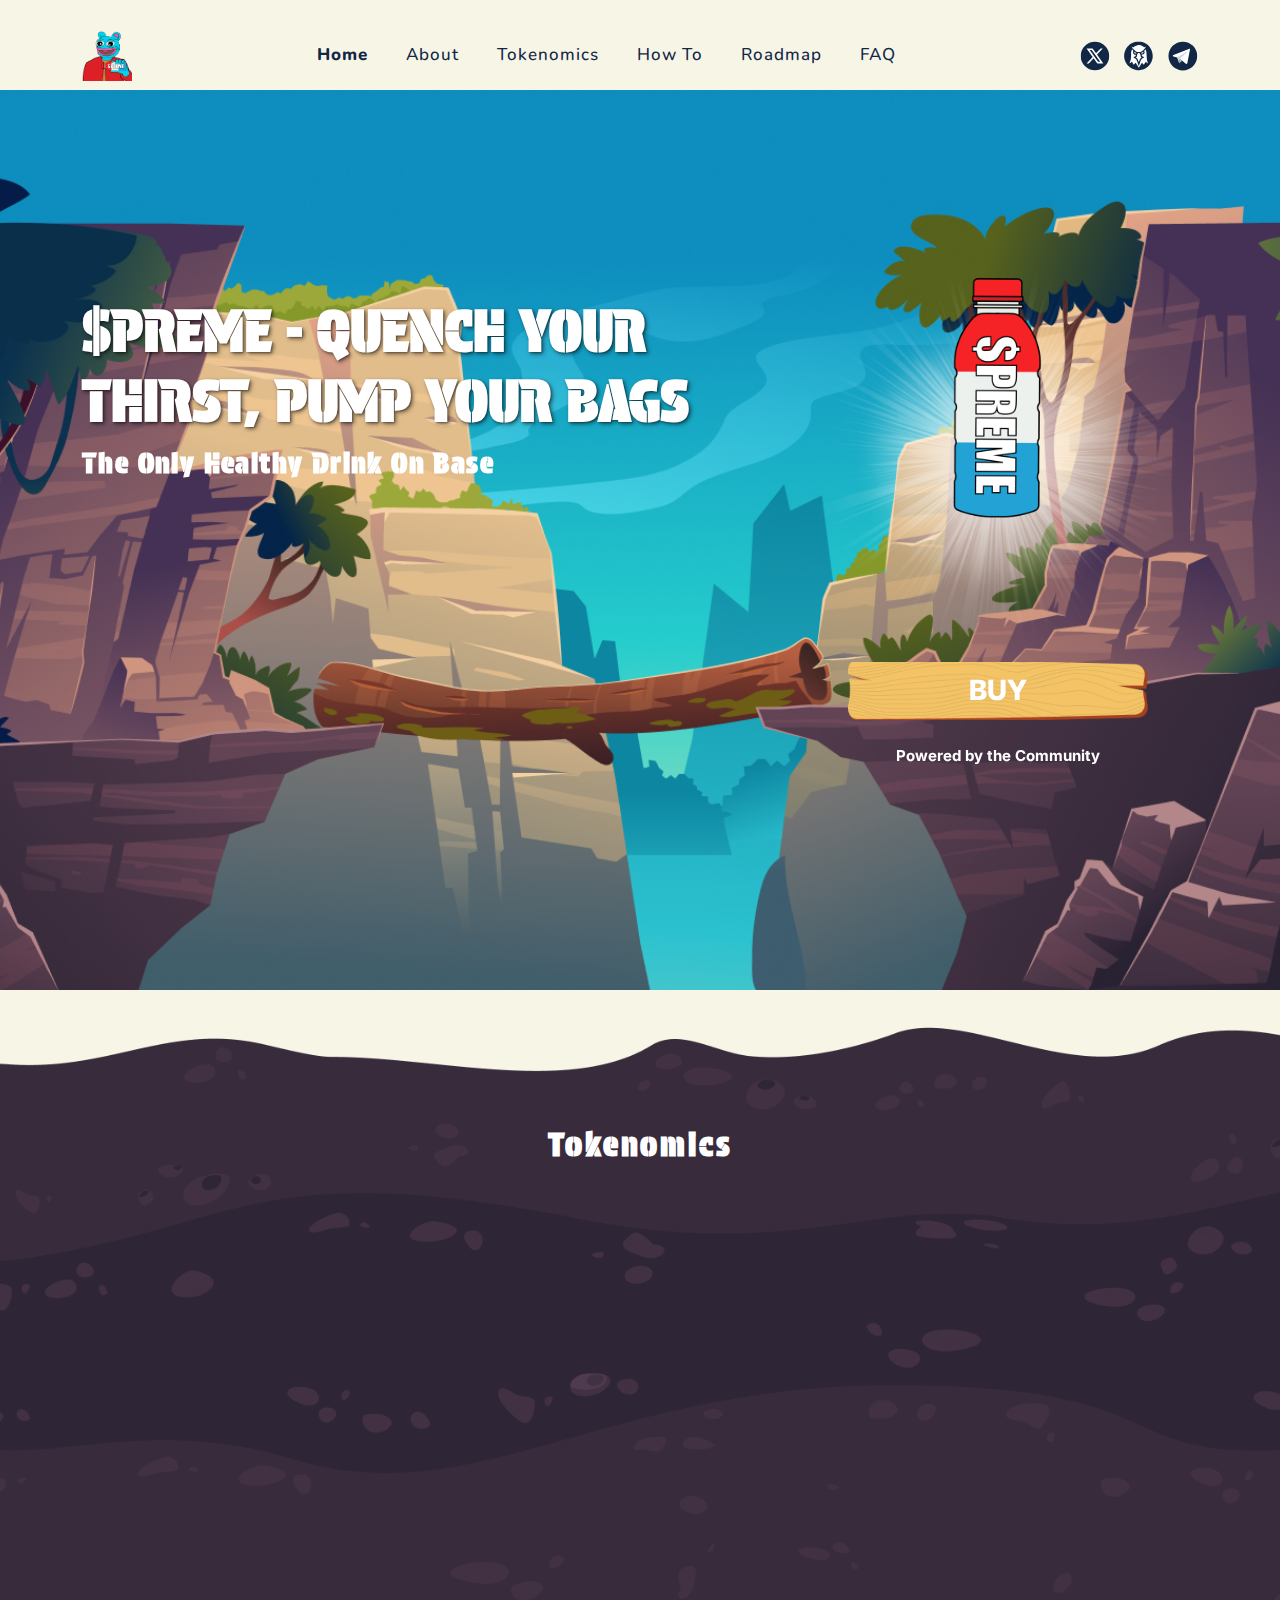
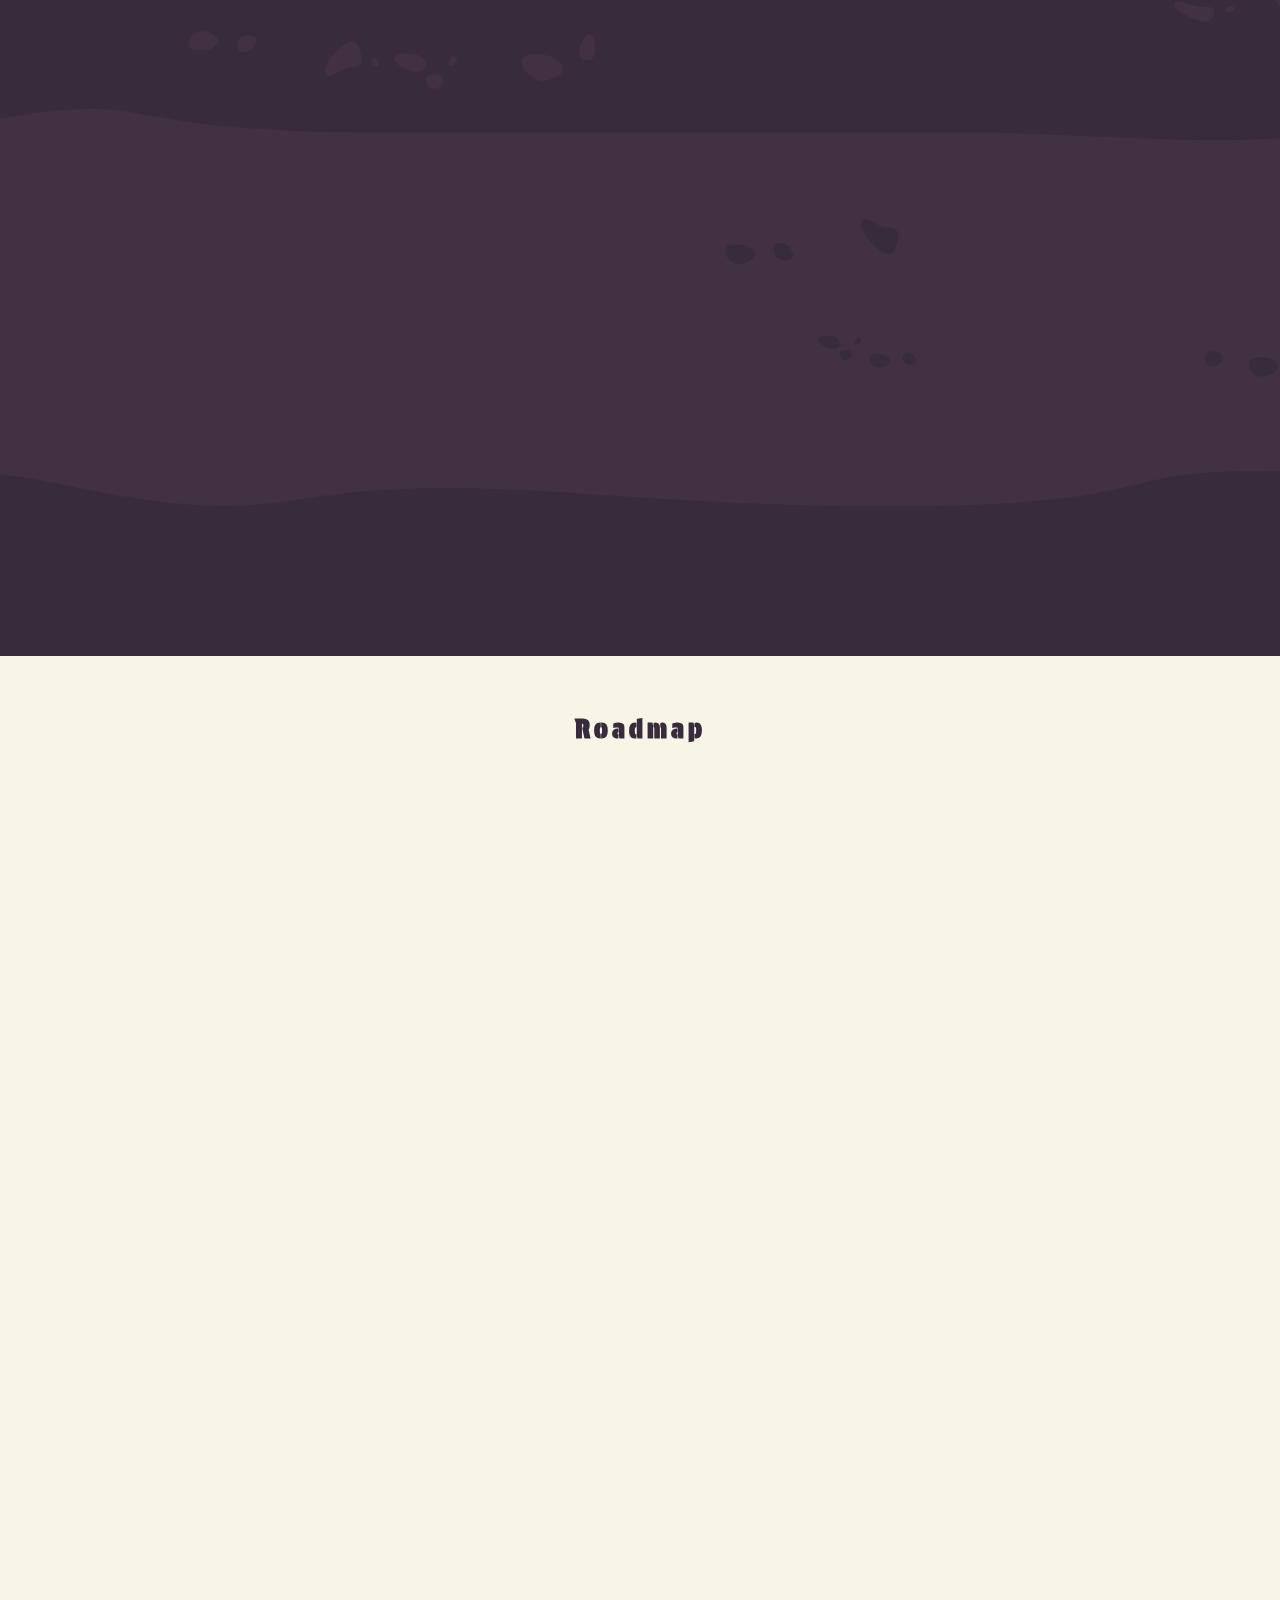
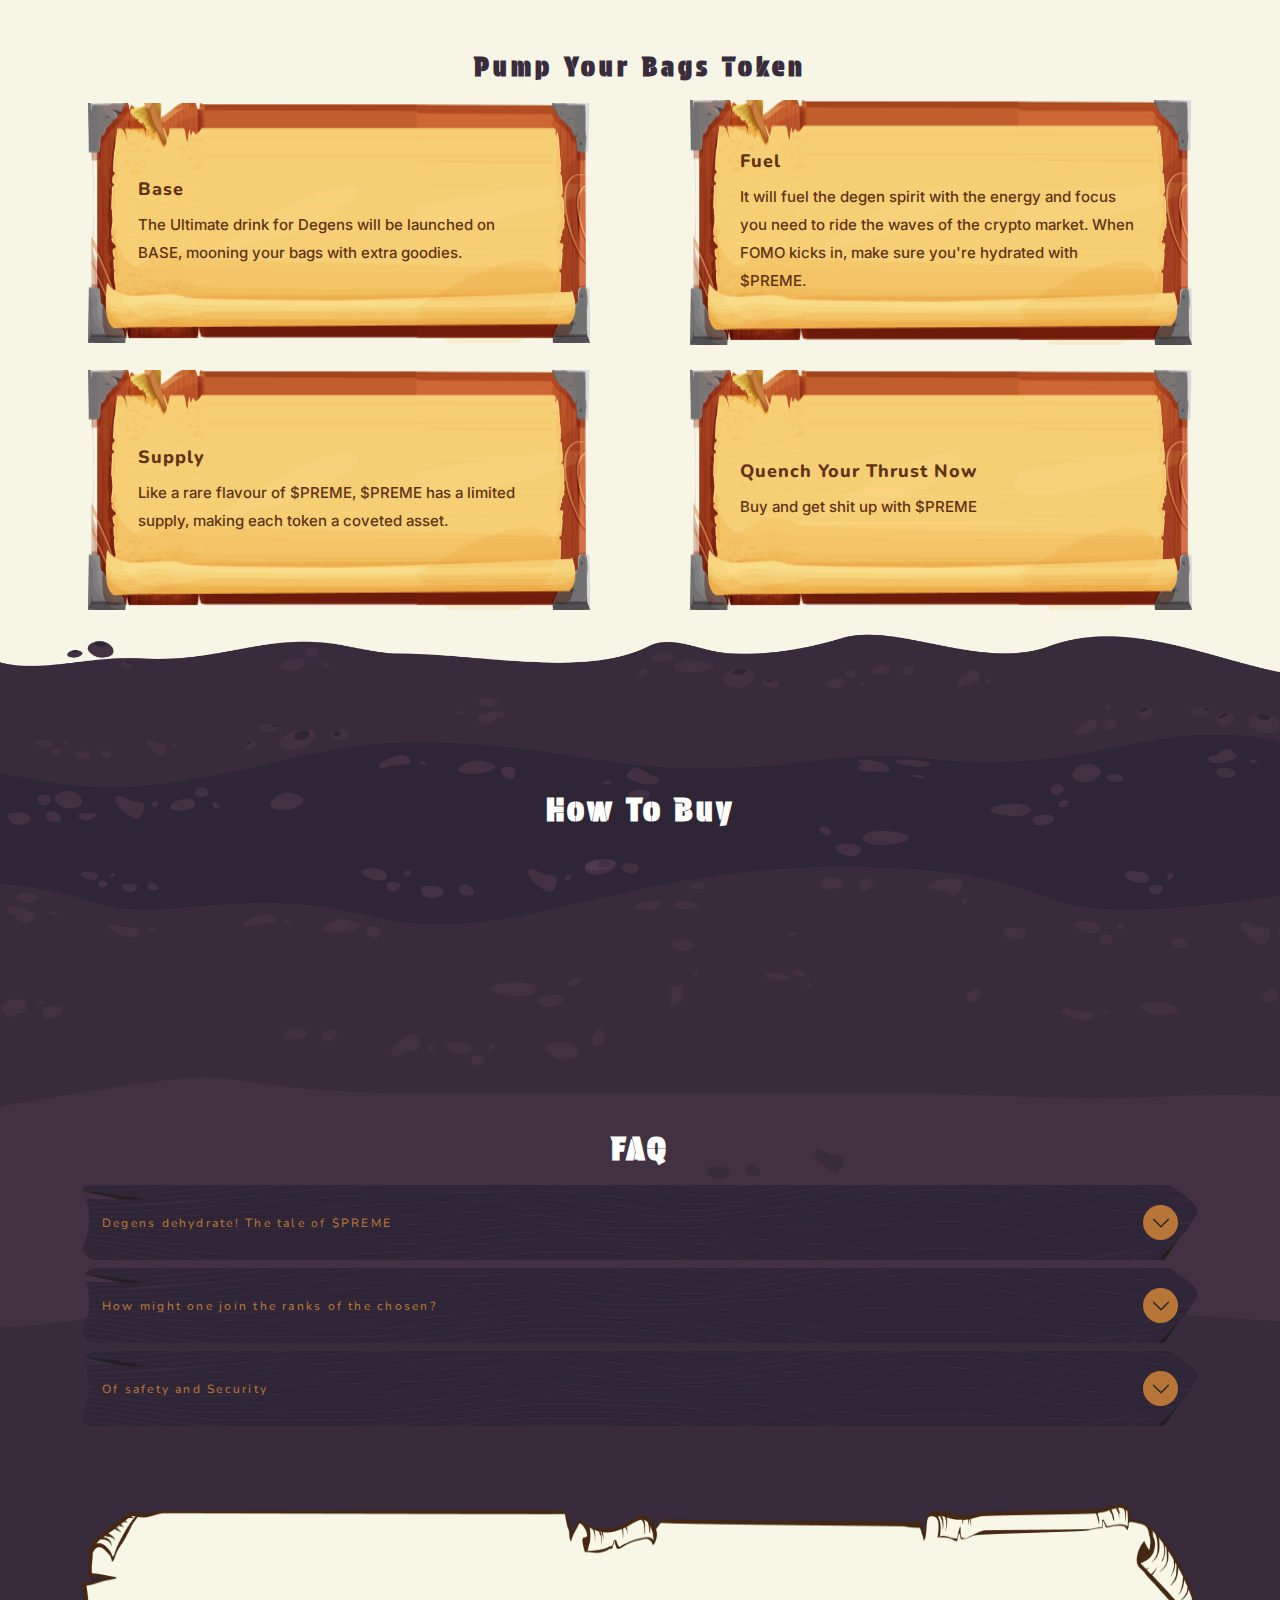
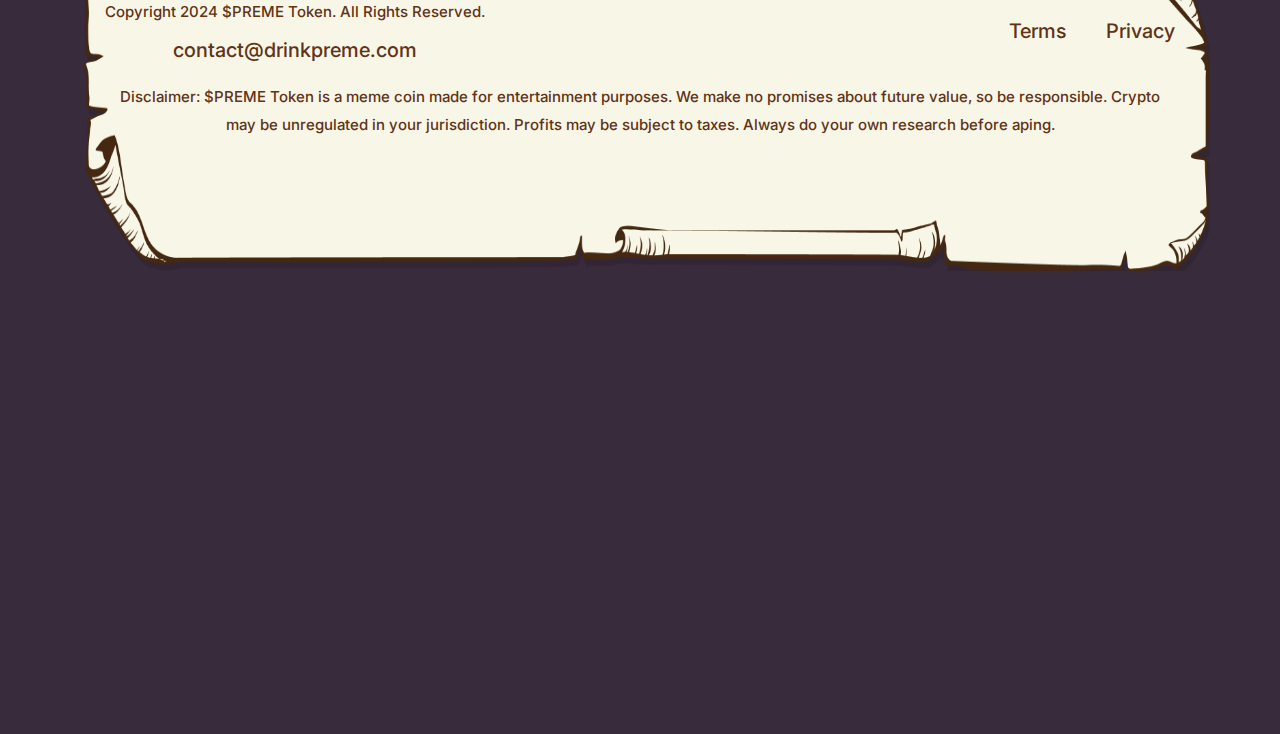
==== commit 9f6d575d: "new changes" ====
--- a/index.html
+++ b/index.html
@@ -30,7 +30,7 @@
       <!-- routes -->
       <div class="header-routes">
         <a href="index.html" class="bi-route active">Home</a>
-        <a href="#about-section-link" class="bi-route">About</a>
+        <a href="https://docs.google.com/document/d/1v-UChPhricnss7Vpx_NDcbNfX4wJj-D0kUDNfsmH-Gk/edit?usp=sharing" target="_blank" class="bi-route">About</a>
         <a href="#tokenomics-section-link" class="bi-route">Tokenomics</a>
         <a href="#how-to-section-link" class="bi-route">How to</a>
         <a href="#roadmap-section-link" class="bi-route">Roadmap</a>
@@ -190,7 +190,7 @@
           <!-- routes -->
           <div class="header-routes-mobile">
             <a href="index.html" class="bi-route active">Home</a>
-            <a href="#about-section-link" class="bi-route">About</a>
+            <a href="https://docs.google.com/document/d/1v-UChPhricnss7Vpx_NDcbNfX4wJj-D0kUDNfsmH-Gk/edit?usp=sharing" class="bi-route" target="_blank">About</a>
             <a href="#tokenomics-section-link" class="bi-route">Tokenomics</a>
             <a href="#how-to-section-link" class="bi-route">How to</a>
             <a href="#roadmap-section-link" class="bi-route">Roadmap</a>
@@ -290,7 +290,7 @@
       </div>
     </div>
     <!-- about section -->
-    <div class="about-section" id="about-section-link">
+    <!-- <div class="about-section" id="about-section-link">
       <div class="water-fall" data-water-fall>
         <img src="assets/images/water-fall.png" alt="" srcset="" />
       </div>
@@ -340,7 +340,7 @@
       <div class="pond-wrapper">
         <img src="assets/images/pond.png" alt="" srcset="" />
       </div>
-    </div>
+    </div> -->
 
     <!-- hits and timeline and song tweets -->
     
--- a/assets/css/responsive.css
+++ b/assets/css/responsive.css
@@ -5230,7 +5230,7 @@
 
   .phase-card {
     min-height: fit-content;
-    padding: 32px;
+    padding: 57px 50px ;
   }
 
   .phase-title {
@@ -5239,9 +5239,10 @@
   }
 
   .phase-text {
-    font-size: 16px;
+    font-size: 14px;
     gap: 0;
     margin-top: 20px;
+    line-height: 30px;
   }
 
   .phase-img {
